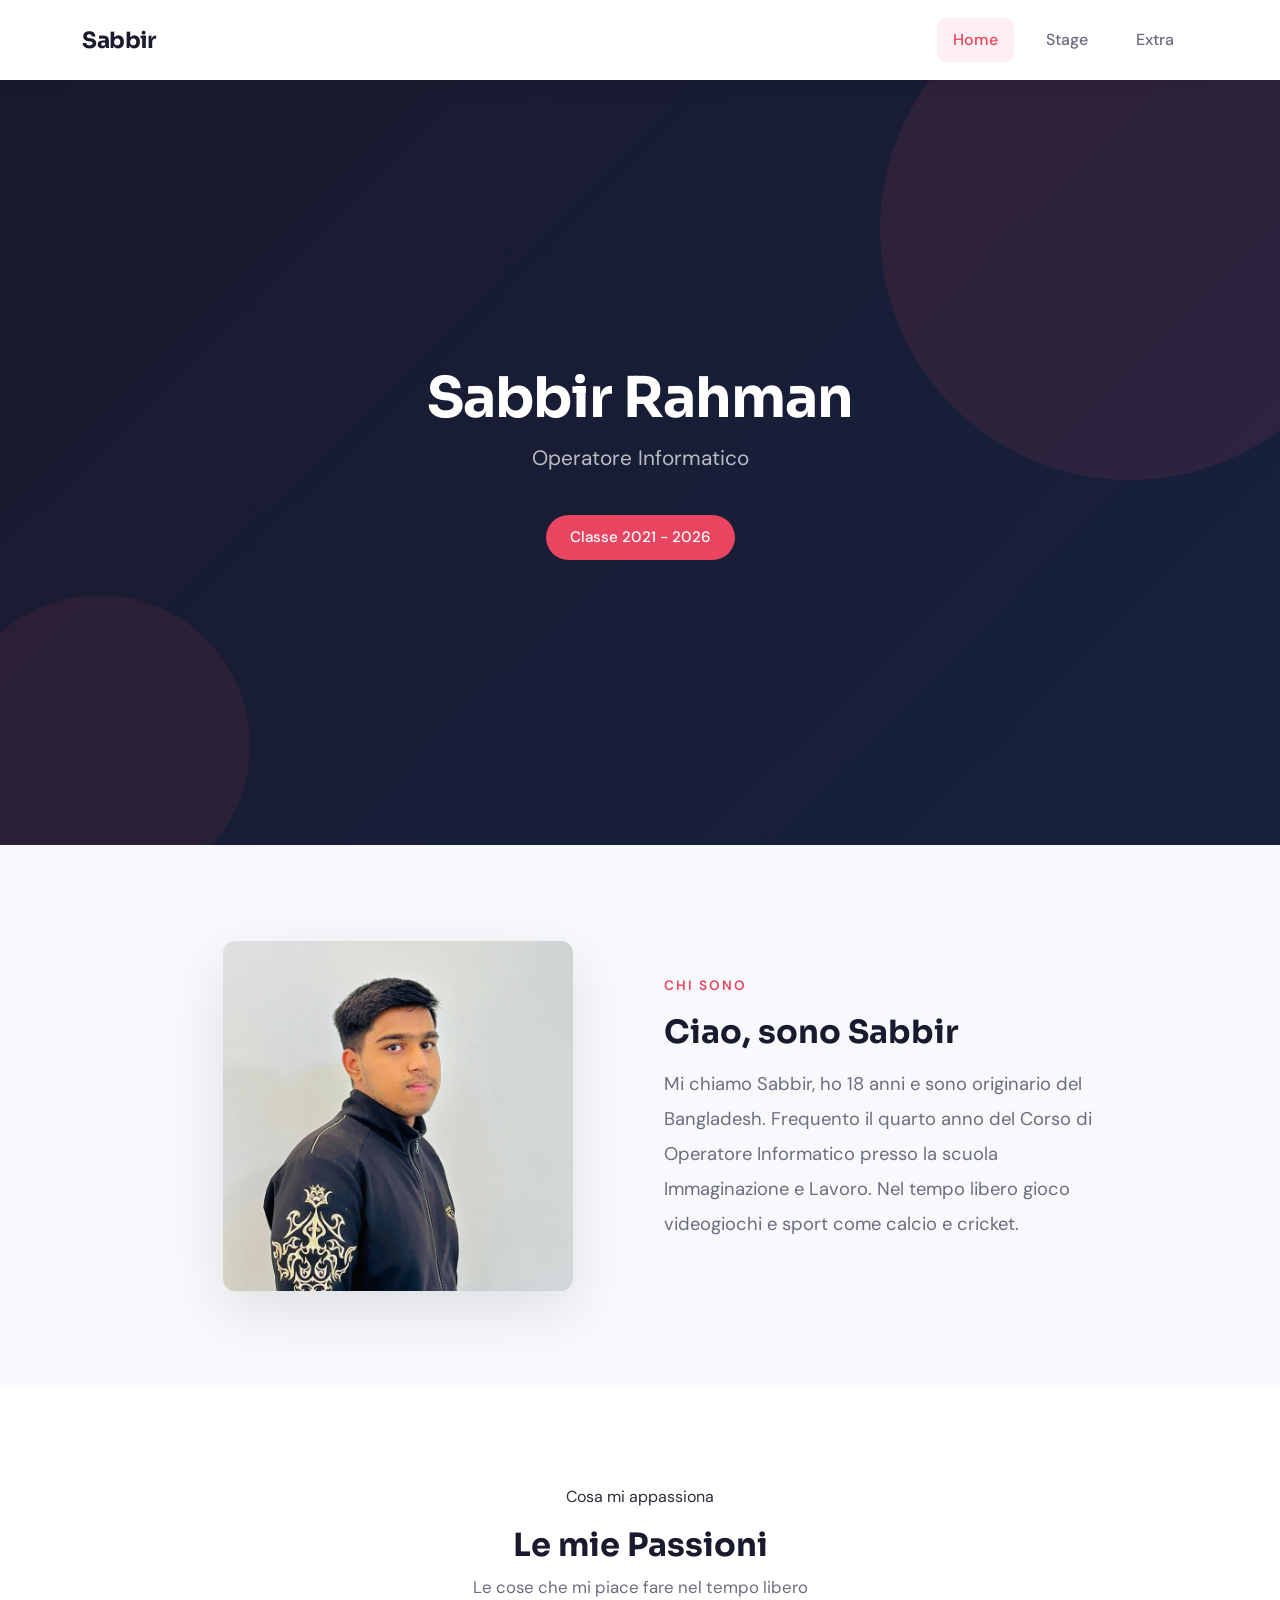
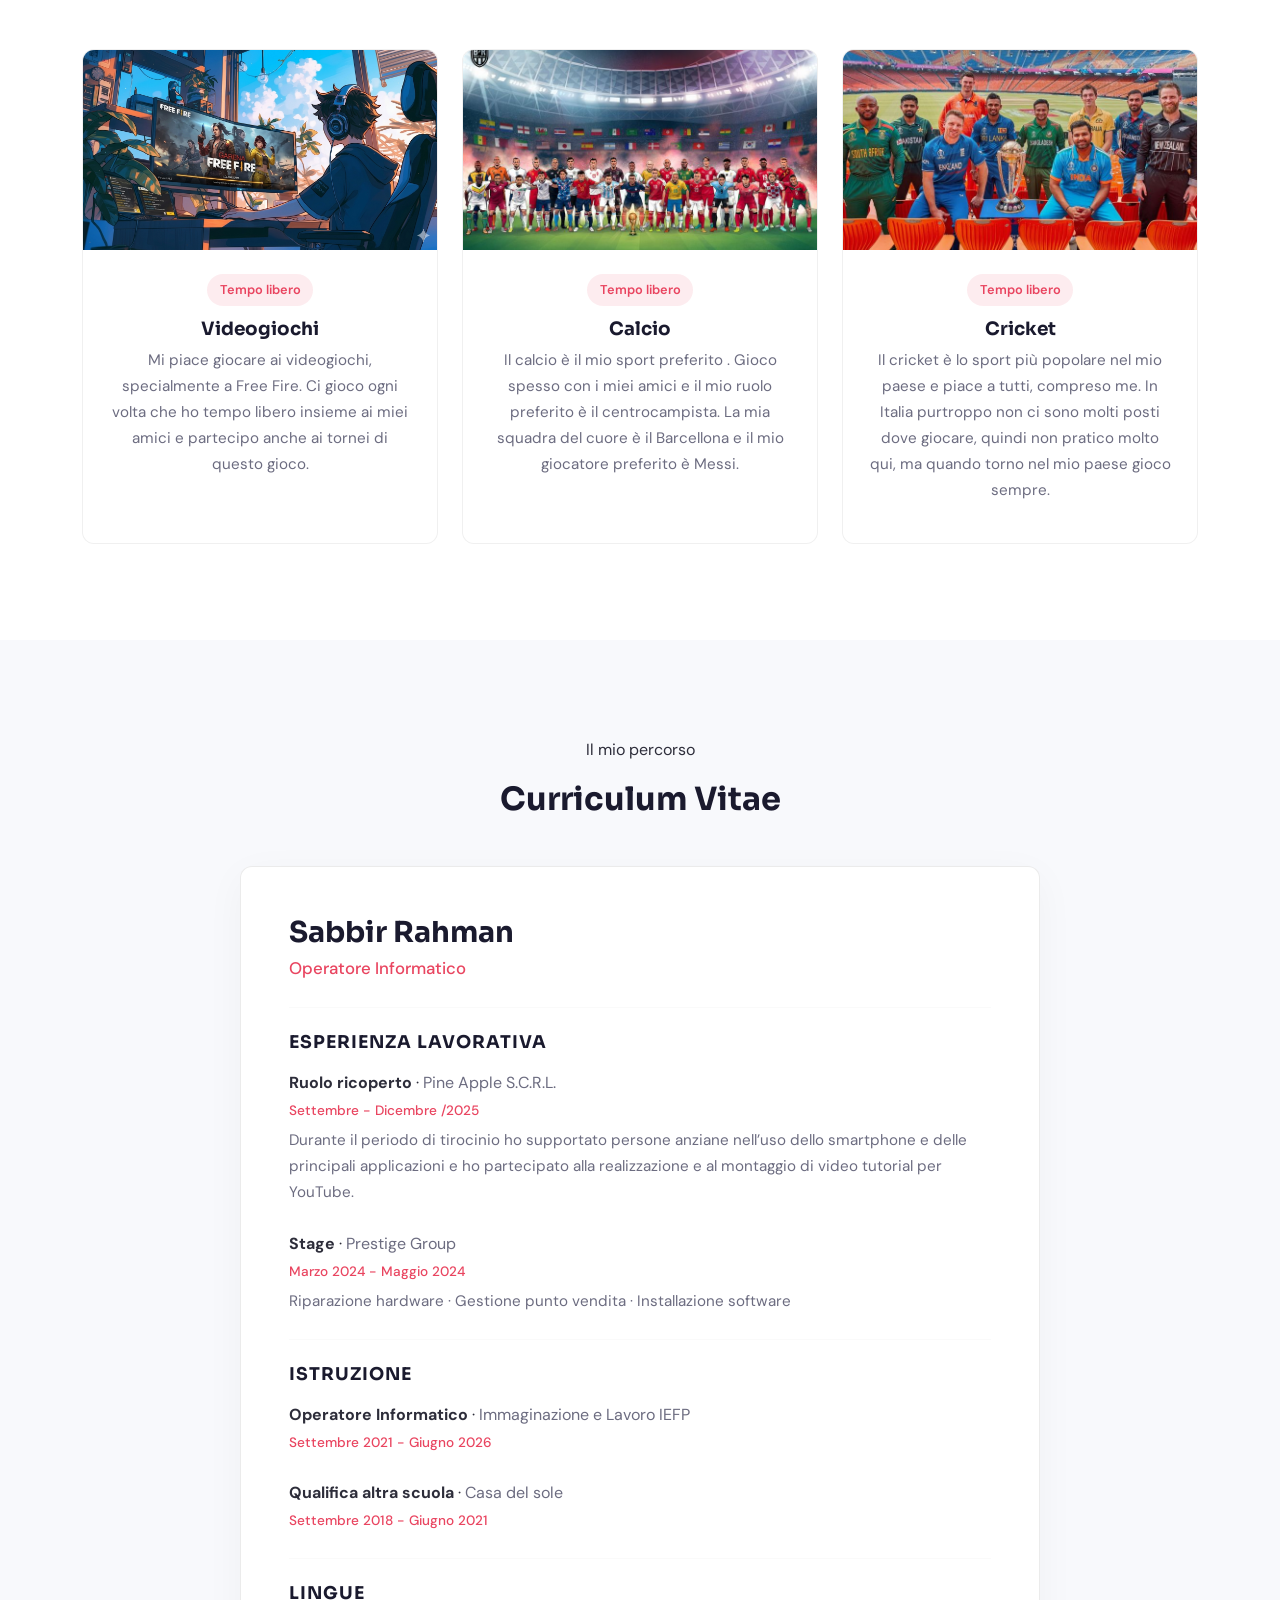
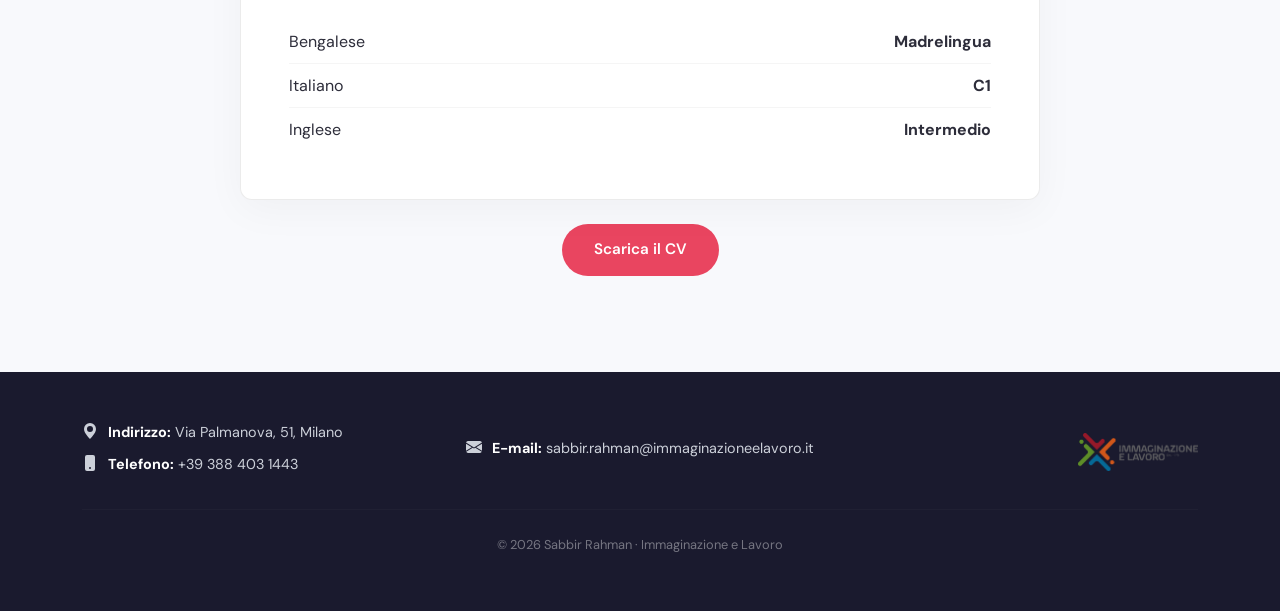
==== index.html @ ddd07877 "7" ====
<!DOCTYPE html>
<html lang="it">
<head>
    <meta charset="UTF-8">
    <meta name="viewport" content="width=device-width, initial-scale=1.0">
    <title>Sabbir Rahman</title>

    <!-- Google Fonts - CAMBIA QUI SE VUOI ALTRI FONT -->
    <link rel="preconnect" href="https://fonts.googleapis.com">
    <link rel="preconnect" href="https://fonts.gstatic.com" crossorigin>
    <link href="https://fonts.googleapis.com/css2?family=DM+Sans:wght@400;500;600;700&family=Sora:wght@600;700&display=swap" rel="stylesheet">

    <!-- Bootstrap -->
    <link href="https://cdn.jsdelivr.net/npm/bootstrap@5.3.8/dist/css/bootstrap.min.css" rel="stylesheet" integrity="sha384-sRIl4kxILFvY47J16cr9ZwB07vP4J8+LH7qKQnuqkuIAvNWLzeN8tE5YBujZqJLB" crossorigin="anonymous">
    
    <!-- Il nostro CSS -->
    <link rel="stylesheet" href="./style.css">
</head>
<body>

    <!-- ====== NAVBAR ====== -->
    <nav class="navbar navbar-expand-lg">
        <div class="container">
            <a class="navbar-brand" href="#">Sabbir</a>
            <button class="navbar-toggler" type="button" data-bs-toggle="collapse" data-bs-target="#navbarNav">
                <span class="navbar-toggler-icon"></span>
            </button>
            <div class="collapse navbar-collapse" id="navbarNav">
                <ul class="navbar-nav ms-auto">
                    <li class="nav-item">
                        <a class="nav-link active" href="#">Home</a>
                    </li>
                    <li class="nav-item">
                        <a class="nav-link" href="./stage.html">Stage</a>
                    </li>
                    <li class="nav-item">
                        <a class="nav-link" href="./extra.html">Extra</a>
                    </li>
                </ul>
            </div>
        </div>
    </nav>

    <!-- ====== HERO / BENVENUTO ====== -->
    <section class="hero">
        <div class="hero-content fade-up">
            <h1>Sabbir Rahman</h1>
            <p class="sottotitolo">Operatore Informatico</p>
            <span class="badge-hero">Classe 2021 - 2026</span>
        </div>
    </section>

    <!-- ====== BIO ====== -->
    <!-- Modifica il testo e sostituisci l'immagine con una tua foto -->
    <section class="bio-section">
        <div class="container">
            <div class="row align-items-center justify-content-center g-5">
                <div class="col-lg-5 text-center fade-up">
                    <div class="bio-img-wrapper mx-auto">
                        <!-- SOSTITUISCI con una tua foto: ./img/foto-profilo.jpg -->
                        <img src="./img/IMG_5565.jpg" alt="Foto profilo">
                    </div>
                </div>
                <div class="col-lg-5 fade-up fade-up-delay-1">
                    <p class="bio-label">Chi sono</p>
                    <h2 class="section-title mb-3">Ciao, sono Sabbir</h2>
                    <p class="bio-text">
                        Mi chiamo Sabbir, ho 18 anni e sono originario del Bangladesh.  
                        Frequento il quarto anno del Corso di Operatore Informatico presso la scuola Immaginazione e Lavoro. 
                        Nel tempo libero gioco videogiochi e sport come calcio e cricket.
                    </p>
                </div>
            </div>
        </div>
    </section>

    <!-- ====== PASSIONI ====== -->
    <!-- Duplica o rimuovi le card in base alle tue passioni -->
    <section class="passioni-section">
        <div class="container text-center">
            <p class="bio-label">Cosa mi appassiona</p>
            <h2 class="section-title">Le mie Passioni</h2>
            <p class="section-subtitle">Le cose che mi piace fare nel tempo libero</p>

            <div class="row g-4 justify-content-center">

                <!-- Card 1 -->
                <div class="col-md-6 col-lg-4 fade-up">
                    <div class="passion-card">
                        <img src="./img/AI ff 1.png" class="card-img-top" alt="Lego">
                        <div class="card-body">
                            <span class="badge-cat">Tempo libero</span>
                            <h5>Videogiochi</h5>
                            <p>Mi piace giocare ai videogiochi, specialmente a Free Fire. Ci gioco ogni volta che ho tempo libero insieme ai miei amici e partecipo anche ai tornei di questo gioco.</p>
                        </div>
                    </div>
                </div>

                <!-- Card 2 -->
                <div class="col-md-6 col-lg-4 fade-up fade-up-delay-1">
                    <div class="passion-card">
                        <img src="./img/World cup.jpg" class="card-img-top" alt="Passione 2">
                        <div class="card-body">
                            <span class="badge-cat">Tempo libero</span>
                            <h5>Calcio</h5>
                            <p>Il calcio è il mio sport preferito . Gioco spesso con i miei amici e il mio ruolo preferito è il centrocampista. La mia squadra del cuore è il Barcellona e il mio giocatore preferito è Messi.</p>
                        </div>
                    </div>
                </div>

                <!-- Card 3 -->
                <div class="col-md-6 col-lg-4 fade-up fade-up-delay-2">
                    <div class="passion-card">
                        <img src="./img/download (2).jpg" class="card-img-top" alt="Passione 3">
                        <div class="card-body">
                            <span class="badge-cat">Tempo libero</span>
                            <h5>Cricket</h5>
                            <p>Il cricket è lo sport più popolare nel mio paese e piace a tutti, compreso me. In Italia purtroppo non ci sono molti posti dove giocare, quindi non pratico molto qui, ma quando torno nel mio paese gioco sempre.</p>
                        </div>
                    </div>
                </div>

            </div>
        </div>
    </section>

    <!-- ====== CV ====== -->
    <section class="cv-section">
        <div class="container text-center">
            <p class="bio-label">Il mio percorso</p>
            <h2 class="section-title mb-5">Curriculum Vitae</h2>
        </div>

        <div class="container">
            <div class="cv-paper fade-up">
                <h3>Sabbir Rahman</h3>
                <p class="cv-ruolo">Operatore Informatico</p>
                <hr>

                <!-- Esperienza Lavorativa -->
                <h4>Esperienza Lavorativa</h4>

                <div class="cv-entry">
                    <span class="cv-title">Ruolo ricoperto</span> · 
                    <span class="cv-place">Pine Apple S.C.R.L.</span><br>
                    <span class="cv-date">Settembre - Dicembre /2025</span>
                    <p class="cv-desc">Durante il periodo di tirocinio ho supportato persone anziane nell’uso dello smartphone e delle principali applicazioni e ho partecipato alla realizzazione e al montaggio di video tutorial per YouTube.</p>
                </div>

                <div class="cv-entry">
                    <span class="cv-title">Stage</span> · 
                    <span class="cv-place">Prestige Group</span><br>
                    <span class="cv-date">Marzo 2024 - Maggio 2024</span>
                    <p class="cv-desc">Riparazione hardware · Gestione punto vendita · Installazione software</p>
                </div>
                <hr>

                <!-- Istruzione -->
                <h4>Istruzione</h4>

                <div class="cv-entry">
                    <span class="cv-title">Operatore Informatico</span> · 
                    <span class="cv-place">Immaginazione e Lavoro IEFP</span><br>
                    <span class="cv-date">Settembre 2021 - Giugno 2026</span>
                </div>

                <div class="cv-entry">
                    <span class="cv-title">Qualifica altra scuola</span> · 
                    <span class="cv-place">Casa del sole</span><br>
                    <span class="cv-date">Settembre 2018 - Giugno 2021</span>
                </div>
                <hr>

                <!-- Lingue -->
                <h4>Lingue</h4>
                <div class="lingua-item">
                    <span>Bengalese</span><span><b>Madrelingua</b></span>
                </div>
                <div class="lingua-item">
                    <span>Italiano</span><span><b>C1</b></span>
                </div>
                <div class="lingua-item">
                    <span>Inglese</span><span><b>Intermedio</b></span>
                </div>
            </div>

            <!-- Bottone scarica CV -->
            <div class="text-center mt-4">
                <a href="./CV..pdf" target="_blank" class="btn-accent">
                    Scarica il CV
                </a>
            </div>
        </div>
    </section>

    <!-- ====== FOOTER ====== -->
    <footer>
        <div class="container">
            <div class="row align-items-center">
                <div class="col-md-4">
                    <p>
                        <svg xmlns="http://www.w3.org/2000/svg" width="16" height="16" fill="currentColor" class="icon-sm" viewBox="0 0 16 16"><path d="M8 16s6-5.686 6-10A6 6 0 0 0 2 6c0 4.314 6 10 6 10m0-7a3 3 0 1 1 0-6 3 3 0 0 1 0 6"/></svg>
                        <b>Indirizzo:</b> Via Palmanova, 51, Milano 
                    </p>
                    <p>
                        <svg xmlns="http://www.w3.org/2000/svg" width="16" height="16" fill="currentColor" class="icon-sm" viewBox="0 0 16 16"><path d="M3 2a2 2 0 0 1 2-2h6a2 2 0 0 1 2 2v12a2 2 0 0 1-2 2H5a2 2 0 0 1-2-2zm6 11a1 1 0 1 0-2 0 1 1 0 0 0 2 0"/></svg>
                        <b>Telefono:</b> +39 388 403 1443
                    </p>
                </div>
                <div class="col-md-4 text-center">
                    <p>
                        <svg xmlns="http://www.w3.org/2000/svg" width="16" height="16" fill="currentColor" class="icon-sm" viewBox="0 0 16 16"><path d="M.05 3.555A2 2 0 0 1 2 2h12a2 2 0 0 1 1.95 1.555L8 8.414zM0 4.697v7.104l5.803-3.558zM6.761 8.83l-6.57 4.027A2 2 0 0 0 2 14h12a2 2 0 0 0 1.808-1.144l-6.57-4.027L8 9.586zm3.436-.586L16 11.801V4.697z"/></svg>
                        <b>E-mail:</b> sabbir.rahman@immaginazioneelavoro.it
                    </p>
                </div>
                <div class="col-md-4 text-center text-md-end">
                    <img src="./img/new-logo-iel-data_retina.png" class="footer-logo" alt="Logo scuola">
                </div>
            </div>
            <hr class="footer-divider">
            <p class="footer-copy text-center">© 2026 Sabbir Rahman · Immaginazione e Lavoro</p>
        </div>
    </footer>

    <!-- Bootstrap JS -->
    <script src="https://cdn.jsdelivr.net/npm/bootstrap@5.3.8/dist/js/bootstrap.bundle.min.js" integrity="sha384-FKyoEForCGlyvwx9Hj09JcYn3nv7wiPVlz7YYwJrWVcXK/BmnVDxM+D2scQbITxI" crossorigin="anonymous"></script>
</body>
</html>
---- style.css ----
/* ============================================
   TEMPLATE SITO PERSONALE - ESAME TRIENNALE
   ============================================
   
   COME PERSONALIZZARE:
   1. Cambia i colori qui sotto (--primary, --accent, ecc.)
   2. Cambia il font su Google Fonts e aggiorna il link nell'HTML
   3. Sostituisci le immagini nella cartella /img
   4. Modifica i testi direttamente nell'HTML
   
   ============================================ */

/* === VARIABILI COLORE - MODIFICA QUESTI PER PERSONALIZZARE === */
:root {
    --primary: #1a1a2e;       /* Colore principale (scuro) */
    --secondary: #16213e;     /* Colore secondario */
    --accent: #e94560;        /* Colore di accento (bottoni, dettagli) */
    --accent-hover: #c73652;  /* Accento al passaggio del mouse */
    --light: #f8f9fc;         /* Sfondo chiaro */
    --text: #2d2d3a;          /* Colore del testo */
    --text-light: #6c6c80;    /* Testo secondario */
    --card-bg: #ffffff;
    --footer-bg: var(--primary);
    --footer-text: #ccd0d9;
    --border-radius: 12px;
}

/* === RESET & BASE === */
* {
    margin: 0;
    padding: 0;
    box-sizing: border-box;
}

body {
    font-family: 'DM Sans', sans-serif;
    color: var(--text);
    background-color: var(--light);
    line-height: 1.7;
}

h1, h2, h3, h4, h5 {
    font-family: 'Sora', sans-serif;
    font-weight: 700;
    color: var(--primary);
}

/* === NAVBAR === */
.navbar {
    background-color: #fff !important;
    padding: 1rem 2rem;
    box-shadow: 0 2px 20px rgba(0,0,0,0.06);
    position: sticky;
    top: 0;
    z-index: 1000;
}

.navbar-brand {
    font-family: 'Sora', sans-serif;
    font-weight: 700;
    font-size: 1.4rem;
    color: var(--primary) !important;
    letter-spacing: -0.5px;
}

.nav-link {
    font-weight: 500;
    color: var(--text-light) !important;
    margin: 0 0.5rem;
    padding: 0.5rem 1rem !important;
    border-radius: 8px;
    transition: all 0.3s ease;
}

.nav-link:hover,
.nav-link.active {
    color: var(--accent) !important;
    background-color: rgba(233, 69, 96, 0.08);
}

.navbar-icon {
    color: var(--accent);
    width: 24px;
    height: 24px;
}

/* === HERO / BENVENUTO === */
.hero {
    display: flex;
    justify-content: center;
    align-items: center;
    text-align: center;
    min-height: 85vh;
    background: linear-gradient(135deg, var(--primary) 0%, var(--secondary) 100%);
    color: #fff;
    position: relative;
    overflow: hidden;
}

/* Cerchio decorativo sullo sfondo - puoi rimuoverlo se non ti piace */
.hero::before {
    content: '';
    position: absolute;
    width: 500px;
    height: 500px;
    border-radius: 50%;
    background: rgba(233, 69, 96, 0.1);
    top: -100px;
    right: -100px;
}

.hero::after {
    content: '';
    position: absolute;
    width: 300px;
    height: 300px;
    border-radius: 50%;
    background: rgba(233, 69, 96, 0.08);
    bottom: -50px;
    left: -50px;
}

.hero-content {
    position: relative;
    z-index: 1;
}

.hero h1 {
    font-size: 3.5rem;
    color: #fff;
    margin-bottom: 0.5rem;
    letter-spacing: -1px;
}

.hero .sottotitolo {
    font-size: 1.3rem;
    color: rgba(255,255,255,0.7);
    font-weight: 400;
}

.hero .badge-hero {
    display: inline-block;
    margin-top: 1.5rem;
    padding: 0.6rem 1.5rem;
    background-color: var(--accent);
    color: #fff;
    border-radius: 50px;
    font-weight: 500;
    font-size: 0.95rem;
}

/* === SEZIONE BIO === */
.bio-section {
    padding: 6rem 0;
}

.bio-section .bio-label {
    font-size: 0.85rem;
    text-transform: uppercase;
    letter-spacing: 2px;
    color: var(--accent);
    font-weight: 600;
    margin-bottom: 1rem;
}

.bio-section .bio-text {
    font-size: 1.15rem;
    color: var(--text-light);
    line-height: 1.9;
    max-width: 600px;
}

/* Foto profilo nella bio - sostituisci con la tua foto */
.bio-img-wrapper {
    width: 100%;
    max-width: 350px;
    aspect-ratio: 1;
    border-radius: var(--border-radius);
    overflow: hidden;
    box-shadow: 0 20px 60px rgba(0,0,0,0.1);
}

.bio-img-wrapper img {
    width: 100%;
    height: 100%;
    object-fit: cover;
}

/* === SEZIONE PASSIONI === */
.passioni-section {
    padding: 6rem 0;
    background-color: #fff;
}

.section-title {
    font-size: 2rem;
    margin-bottom: 0.5rem;
}

.section-subtitle {
    color: var(--text-light);
    font-size: 1.05rem;
    margin-bottom: 3rem;
}

/* Card Passioni */
.passion-card {
    background: var(--card-bg);
    border: 1px solid rgba(0,0,0,0.06);
    border-radius: var(--border-radius);
    overflow: hidden;
    transition: transform 0.3s ease, box-shadow 0.3s ease;
    height: 100%;
}

.passion-card:hover {
    transform: translateY(-6px);
    box-shadow: 0 20px 40px rgba(0,0,0,0.08);
}

.passion-card .card-img-top {
    height: 200px;
    object-fit: cover;
}

.passion-card .card-body {
    padding: 1.5rem;
}

.passion-card .card-body h5 {
    font-size: 1.15rem;
    margin-bottom: 0.5rem;
}

.passion-card .card-body p {
    color: var(--text-light);
    font-size: 0.95rem;
}

.passion-card .badge-cat {
    display: inline-block;
    padding: 0.3rem 0.8rem;
    background-color: rgba(233, 69, 96, 0.1);
    color: var(--accent);
    border-radius: 50px;
    font-size: 0.8rem;
    font-weight: 600;
    margin-bottom: 0.8rem;
}

/* === SEZIONE CV === */
.cv-section {
    padding: 6rem 0;
}

.cv-paper {
    background: #fff;
    border: 1px solid rgba(0,0,0,0.08);
    border-radius: var(--border-radius);
    padding: 3rem;
    max-width: 800px;
    margin: 0 auto;
    box-shadow: 0 10px 40px rgba(0,0,0,0.04);
}

.cv-paper h3 {
    font-size: 1.8rem;
    margin-bottom: 0.3rem;
}

.cv-paper .cv-ruolo {
    color: var(--accent);
    font-weight: 500;
    font-size: 1.05rem;
}

.cv-paper hr {
    border-color: rgba(0,0,0,0.08);
    margin: 1.5rem 0;
}

.cv-paper h4 {
    font-size: 1.1rem;
    text-transform: uppercase;
    letter-spacing: 1px;
    color: var(--primary);
    margin-bottom: 1rem;
}

.cv-entry {
    margin-bottom: 1.5rem;
}

.cv-entry .cv-title {
    font-weight: 700;
    color: var(--text);
}

.cv-entry .cv-place {
    color: var(--text-light);
}

.cv-entry .cv-date {
    font-size: 0.85rem;
    color: var(--accent);
    font-weight: 500;
}

.cv-entry .cv-desc {
    color: var(--text-light);
    font-size: 0.95rem;
    margin-top: 0.3rem;
}

/* Lingue nel CV */
.lingua-item {
    display: flex;
    justify-content: space-between;
    align-items: center;
    padding: 0.5rem 0;
    border-bottom: 1px solid rgba(0,0,0,0.04);
}

.lingua-item:last-child {
    border-bottom: none;
}

/* Bottone scarica CV */
.btn-accent {
    background-color: var(--accent);
    color: #fff;
    border: none;
    padding: 0.8rem 2rem;
    border-radius: 50px;
    font-weight: 600;
    font-size: 0.95rem;
    transition: all 0.3s ease;
    text-decoration: none;
    display: inline-block;
}

.btn-accent:hover {
    background-color: var(--accent-hover);
    color: #fff;
    transform: translateY(-2px);
    box-shadow: 0 8px 25px rgba(233, 69, 96, 0.3);
}

/* === PAGINA STAGE === */
.stage-intro {
    padding: 5rem 0;
    background: linear-gradient(135deg, var(--primary) 0%, var(--secondary) 100%);
    color: #fff;
    text-align: center;
}

.stage-intro h1 {
    color: #fff;
    font-size: 2.5rem;
    margin-bottom: 1rem;
}

.stage-intro p {
    color: rgba(255,255,255,0.75);
    max-width: 700px;
    margin: 0 auto;
    font-size: 1.05rem;
    line-height: 1.8;
}

.stage-content {
    padding: 4rem 0;
}

/* Accordion stage personalizzato */
.accordion-item {
    border: 1px solid rgba(0,0,0,0.06) !important;
    border-radius: var(--border-radius) !important;
    margin-bottom: 1rem;
    overflow: hidden;
}

.accordion-button {
    font-family: 'Sora', sans-serif;
    font-weight: 600;
    font-size: 1.1rem;
    padding: 1.2rem 1.5rem;
    color: var(--primary) !important;
    background-color: #fff !important;
}

.accordion-button:not(.collapsed) {
    background-color: rgba(233, 69, 96, 0.04) !important;
    box-shadow: none !important;
}

.accordion-button:focus {
    box-shadow: none !important;
}

.accordion-button::after {
    filter: none;
}

.accordion-body {
    padding: 1.5rem;
}

.stage-map iframe {
    width: 100%;
    height: 250px;
    border-radius: var(--border-radius);
    border: none;
}

.stage-relazione {
    font-size: 0.95rem;
    color: var(--text-light);
    line-height: 1.8;
}

/* === PAGINA EXTRA === */
.extra-hero {
    padding: 5rem 0;
    background: linear-gradient(135deg, var(--primary) 0%, var(--secondary) 100%);
    color: #fff;
    text-align: center;
}

.extra-hero h1 {
    color: #fff;
    font-size: 2.5rem;
}

.extra-section {
    padding: 4rem 0;
}

/* Barra presenze */
.presenze-card {
    background: #fff;
    border-radius: var(--border-radius);
    padding: 2rem;
    box-shadow: 0 4px 20px rgba(0,0,0,0.04);
    border: 1px solid rgba(0,0,0,0.06);
}

.presenze-card label {
    font-weight: 600;
    color: var(--primary);
    margin-bottom: 0.5rem;
    display: block;
}

.presenze-card input[type="number"] {
    border: 1px solid rgba(0,0,0,0.1);
    border-radius: 8px;
    padding: 0.6rem 1rem;
    font-size: 1rem;
    width: 120px;
    font-family: 'DM Sans', sans-serif;
}

.presenze-card input[type="number"]:focus {
    outline: none;
    border-color: var(--accent);
    box-shadow: 0 0 0 3px rgba(233, 69, 96, 0.1);
}

.presenze-card .btn-calcola {
    background-color: var(--accent);
    color: #fff;
    border: none;
    padding: 0.6rem 1.5rem;
    border-radius: 8px;
    font-weight: 600;
    cursor: pointer;
    transition: background 0.3s;
}

.presenze-card .btn-calcola:hover {
    background-color: var(--accent-hover);
}

.progress {
    height: 12px;
    border-radius: 50px;
    background-color: rgba(0,0,0,0.06);
    overflow: hidden;
    margin-top: 1rem;
}

.progress-bar {
    background-color: var(--accent);
    border-radius: 50px;
    transition: width 0.6s ease;
}

/* === FOOTER === */
footer {
    background-color: var(--footer-bg);
    color: var(--footer-text);
    padding: 3rem 0;
}

footer p {
    margin-bottom: 0.5rem;
    font-size: 0.9rem;
}

footer b {
    color: #fff;
}

footer a {
    color: var(--accent);
    text-decoration: none;
}

footer a:hover {
    color: #fff;
}

footer .footer-logo {
    max-width: 120px;
    opacity: 0.8;
}

footer .footer-divider {
    border-color: rgba(255,255,255,0.1);
    margin: 1.5rem 0;
}

footer .footer-copy {
    font-size: 0.8rem;
    color: rgba(255,255,255,0.4);
}

/* === UTILITIES === */
.icon-sm {
    width: 16px;
    height: 16px;
    margin-right: 6px;
    vertical-align: -2px;
}

/* === ANIMAZIONI SEMPLICI === */
@keyframes fadeUp {
    from {
        opacity: 0;
        transform: translateY(30px);
    }
    to {
        opacity: 1;
        transform: translateY(0);
    }
}

.fade-up {
    animation: fadeUp 0.8s ease forwards;
}

.fade-up-delay-1 { animation-delay: 0.1s; opacity: 0; }
.fade-up-delay-2 { animation-delay: 0.2s; opacity: 0; }
.fade-up-delay-3 { animation-delay: 0.3s; opacity: 0; }

/* === RESPONSIVE === */
@media (max-width: 768px) {
    .hero h1 {
        font-size: 2.2rem;
    }
    
    .cv-paper {
        padding: 2rem 1.5rem;
    }
    
    .bio-img-wrapper {
        max-width: 250px;
        margin: 0 auto 2rem;
    }
    
    footer .row > div {
        margin-bottom: 1.5rem;
    }
}
.immagine  {
    margin-top: 1rem;
    border-radius: 10px;
}
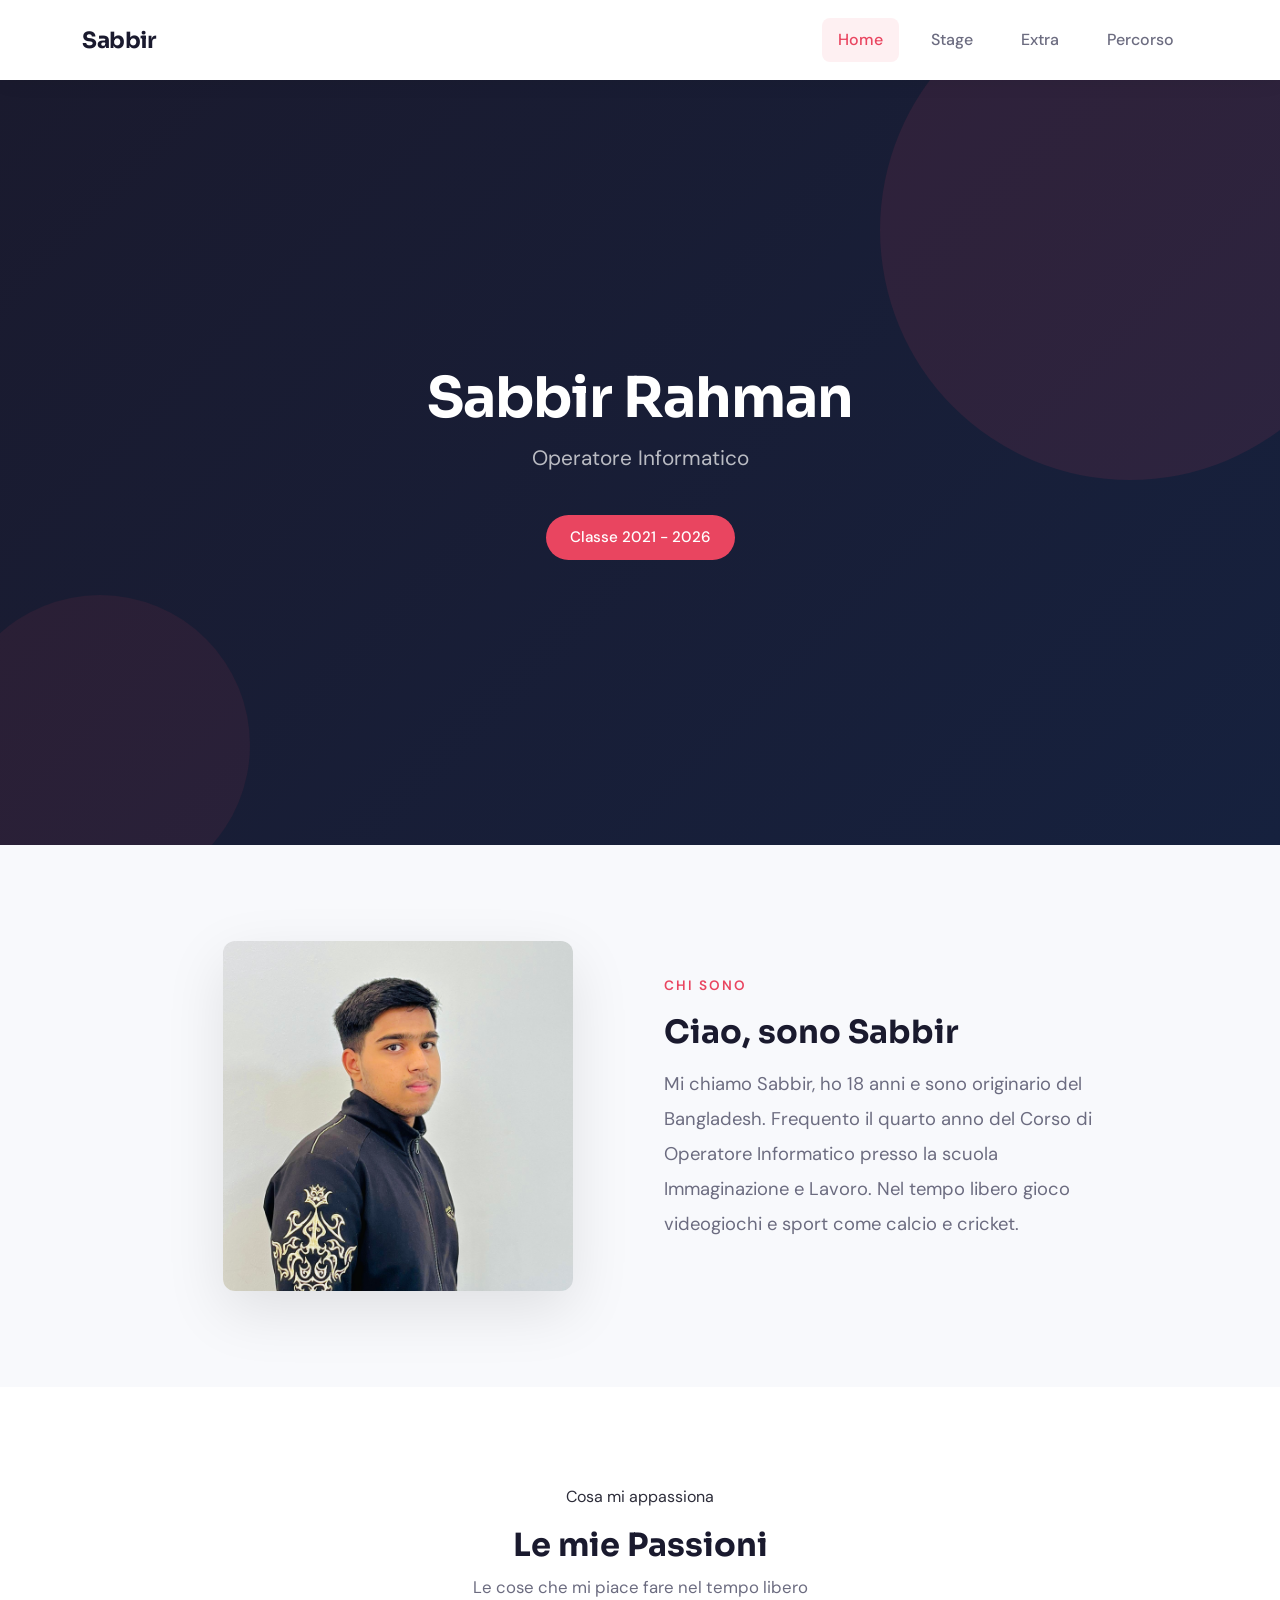
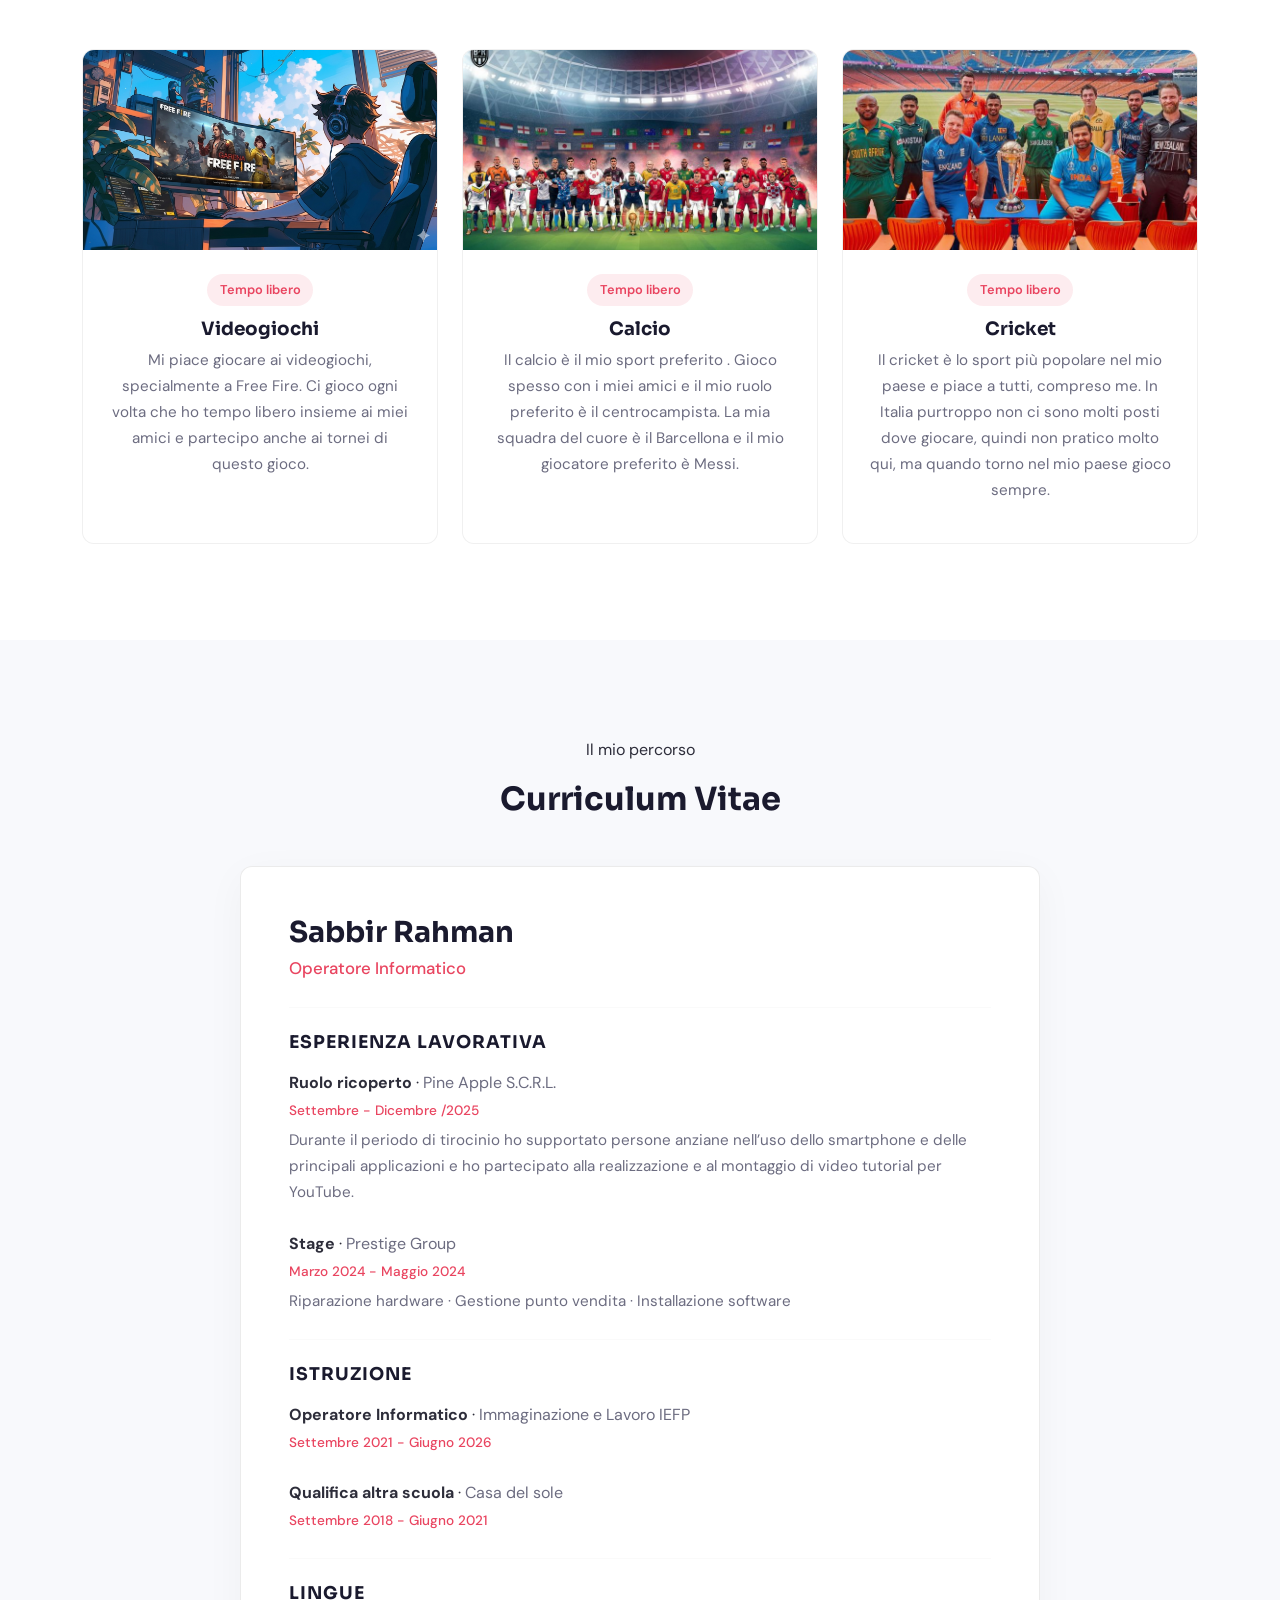
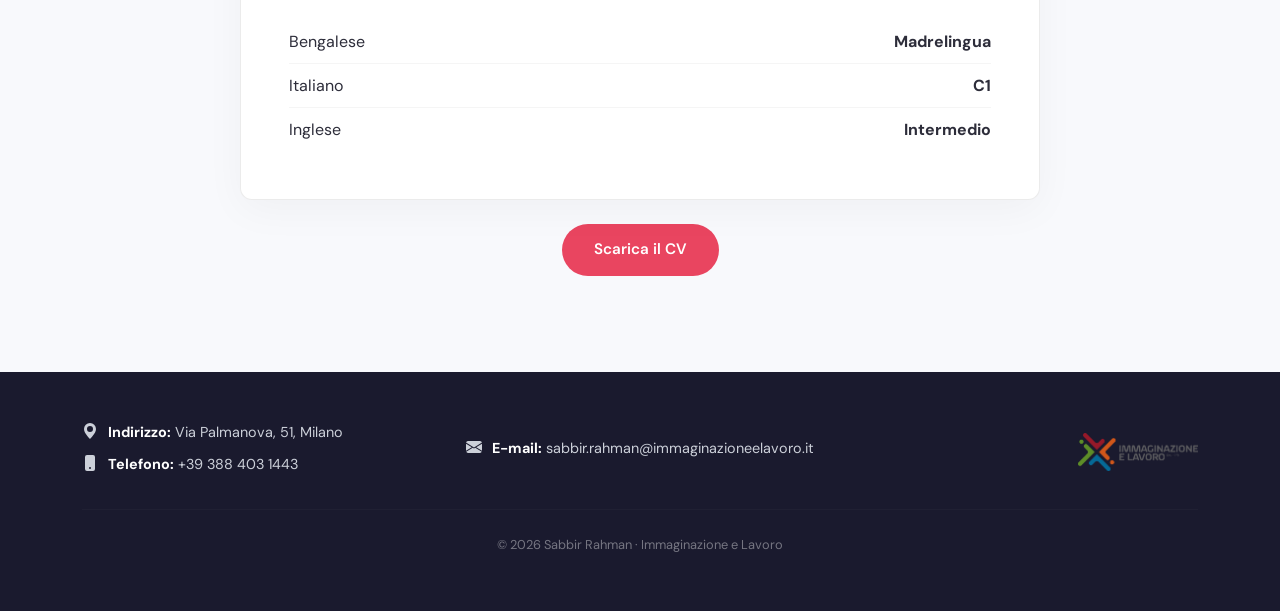
==== commit 3c08a489: "a" ====
--- a/index.html
+++ b/index.html
@@ -35,6 +35,9 @@
                     </li>
                     <li class="nav-item">
                         <a class="nav-link" href="./extra.html">Extra</a>
+                    </li>
+                     <li class="nav-item">
+                        <a class="nav-link" href="./percorso.html">Percorso</a>
                     </li>
                 </ul>
             </div>
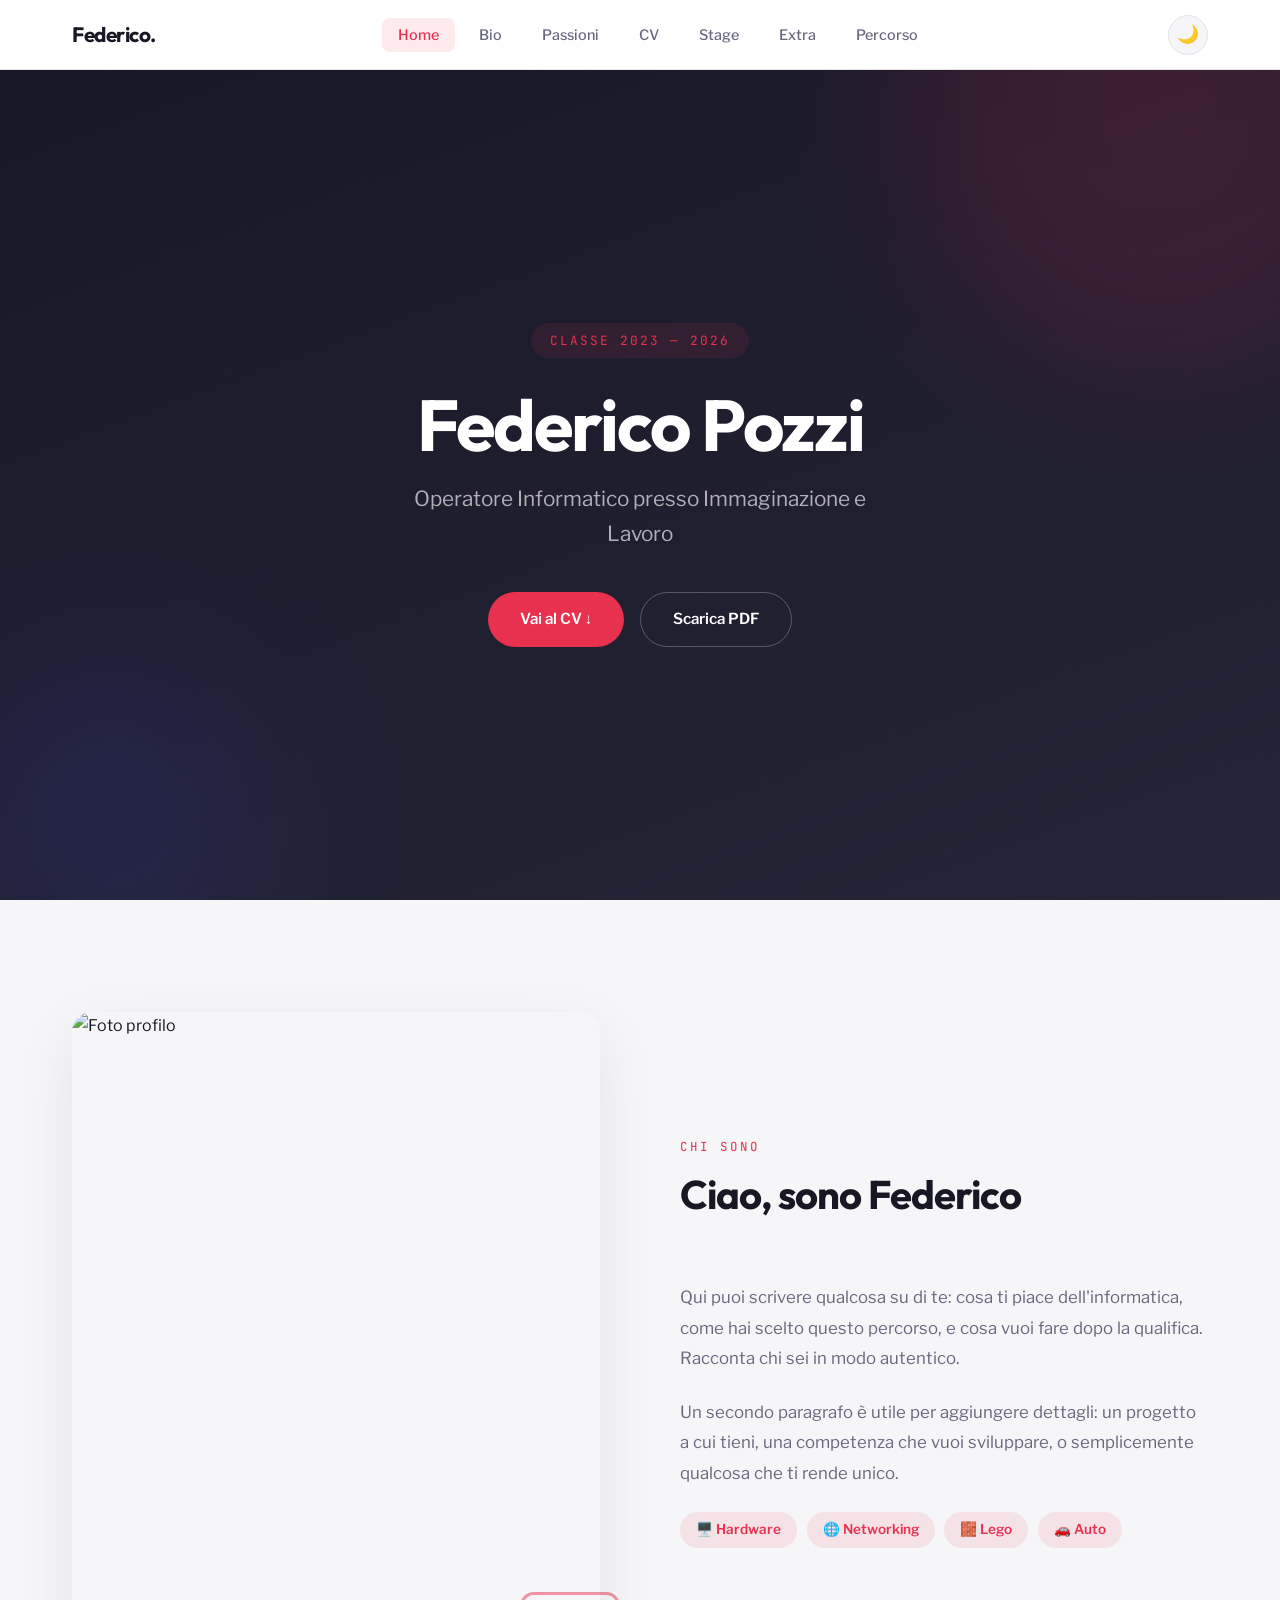
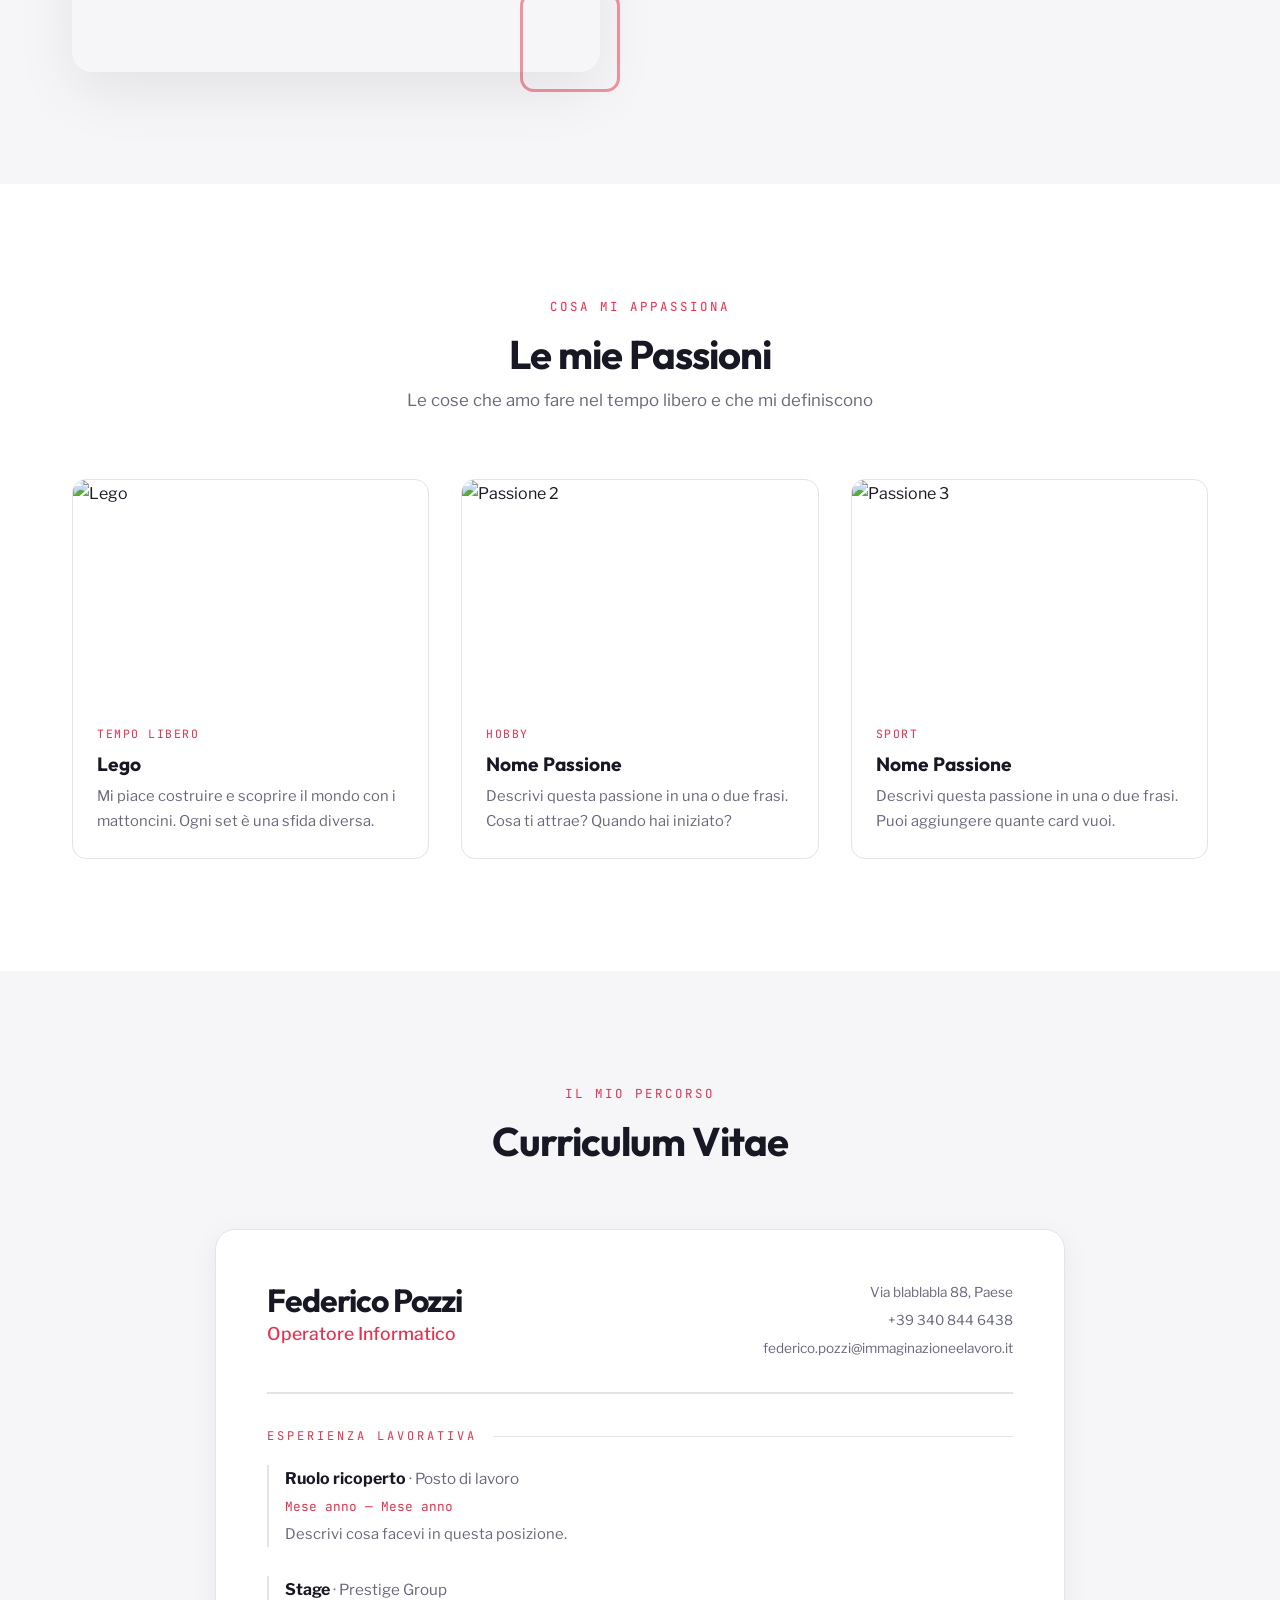
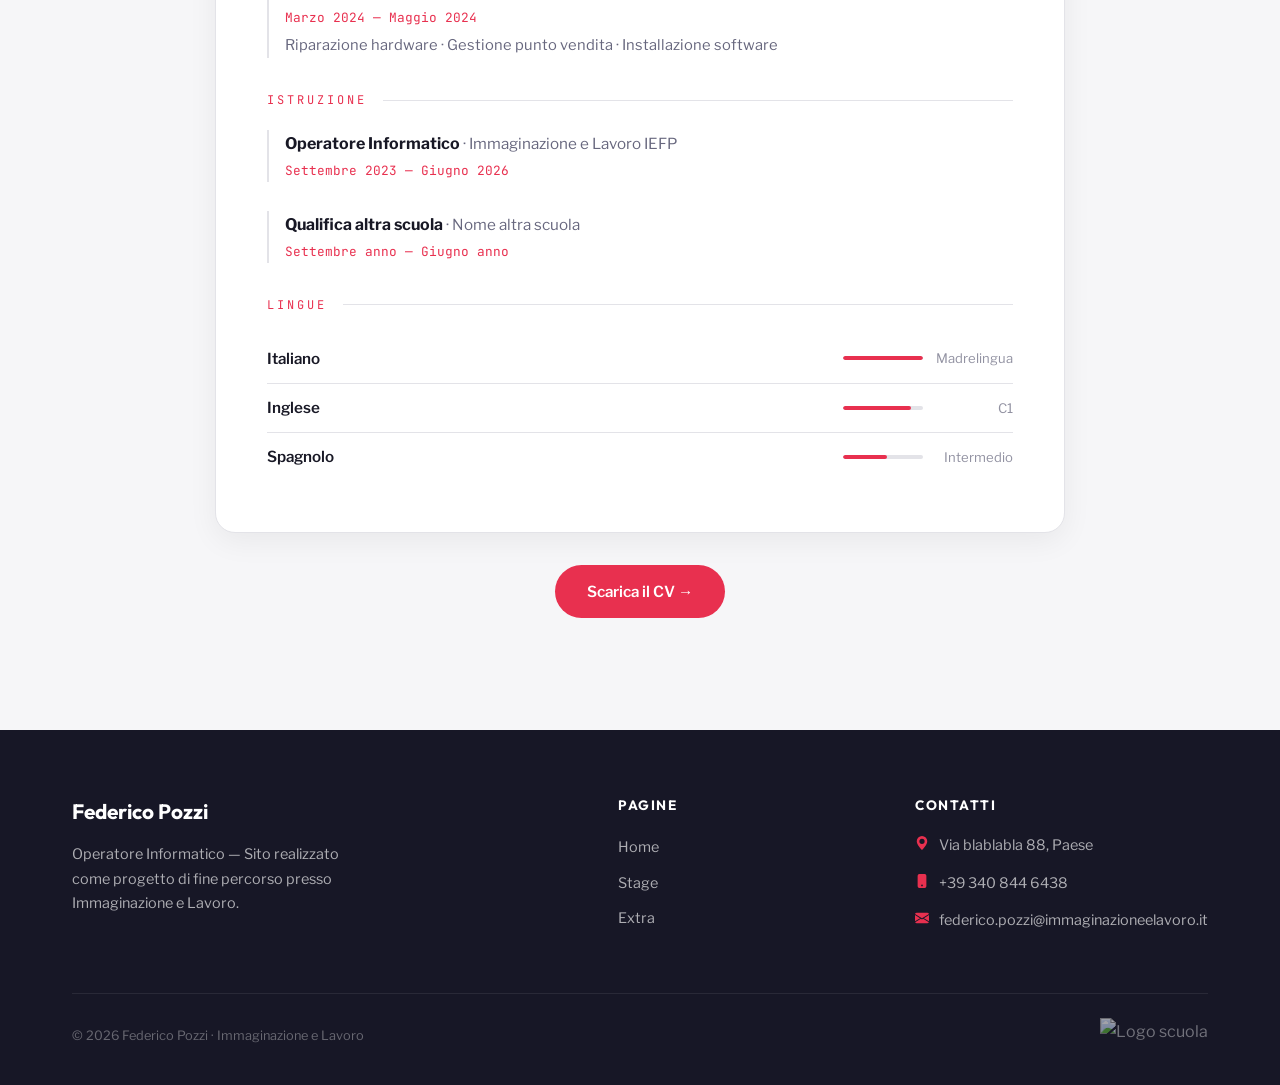
==== commit 19eea614: "1" ====
--- a/index.html
+++ b/index.html
@@ -1,231 +1,294 @@
 <!DOCTYPE html>
-<html lang="it">
+<html lang="it" data-theme="default">
+<!--
+    PERSONALIZZAZIONE RAPIDA:
+    
+    1. TEMA: cambia data-theme="default" qui sopra con:
+       ocean, sunset, forest, lavender, mono
+    
+    2. DARK MODE: il bottone 🌙 in alto a destra
+    
+    3. FONT: cambia i link Google Fonts qui sotto
+    
+    4. CONTENUTI: cerca i commenti "MODIFICA" nel codice
+-->
 <head>
     <meta charset="UTF-8">
     <meta name="viewport" content="width=device-width, initial-scale=1.0">
-    <title>Sabbir Rahman</title>
-
-    <!-- Google Fonts - CAMBIA QUI SE VUOI ALTRI FONT -->
+    <title>Federico Pozzi — Portfolio</title>
+
+    <!-- MODIFICA: Cambia i font qui se vuoi -->
     <link rel="preconnect" href="https://fonts.googleapis.com">
     <link rel="preconnect" href="https://fonts.gstatic.com" crossorigin>
-    <link href="https://fonts.googleapis.com/css2?family=DM+Sans:wght@400;500;600;700&family=Sora:wght@600;700&display=swap" rel="stylesheet">
-
-    <!-- Bootstrap -->
-    <link href="https://cdn.jsdelivr.net/npm/bootstrap@5.3.8/dist/css/bootstrap.min.css" rel="stylesheet" integrity="sha384-sRIl4kxILFvY47J16cr9ZwB07vP4J8+LH7qKQnuqkuIAvNWLzeN8tE5YBujZqJLB" crossorigin="anonymous">
-    
-    <!-- Il nostro CSS -->
+    <link href="https://fonts.googleapis.com/css2?family=Outfit:wght@400;500;600;700&family=Libre+Franklin:wght@400;500;600;700&family=JetBrains+Mono:wght@400;500&display=swap" rel="stylesheet">
+
     <link rel="stylesheet" href="./style.css">
 </head>
 <body>
 
     <!-- ====== NAVBAR ====== -->
-    <nav class="navbar navbar-expand-lg">
-        <div class="container">
-            <a class="navbar-brand" href="#">Sabbir</a>
-            <button class="navbar-toggler" type="button" data-bs-toggle="collapse" data-bs-target="#navbarNav">
-                <span class="navbar-toggler-icon"></span>
+    <nav class="site-nav">
+        <div class="nav-inner">
+            <!-- MODIFICA: il tuo nome -->
+            <a href="#" class="nav-brand">Federico.</a>
+
+            <button class="nav-burger" id="navBurger" aria-label="Apri menu">
+                <span></span><span></span><span></span>
             </button>
-            <div class="collapse navbar-collapse" id="navbarNav">
-                <ul class="navbar-nav ms-auto">
-                    <li class="nav-item">
-                        <a class="nav-link active" href="#">Home</a>
-                    </li>
-                    <li class="nav-item">
-                        <a class="nav-link" href="./stage.html">Stage</a>
-                    </li>
-                    <li class="nav-item">
-                        <a class="nav-link" href="./extra.html">Extra</a>
-                    </li>
-                     <li class="nav-item">
-                        <a class="nav-link" href="./percorso.html">Percorso</a>
-                    </li>
-                </ul>
-            </div>
+
+            <ul class="nav-links" id="navLinks">
+                <li><a href="#" class="active">Home</a></li>
+                <li><a href="#bio">Bio</a></li>
+                <li><a href="#passioni">Passioni</a></li>
+                <li><a href="#cv">CV</a></li>
+                <li><a href="./stage.html">Stage</a></li>
+                <li><a href="./extra.html">Extra</a></li>
+                <li><a href="./percorso.html">Percorso</a></li>
+            </ul>
+
+            <button class="theme-toggle" id="themeToggle" aria-label="Cambia tema">🌙</button>
         </div>
     </nav>
 
-    <!-- ====== HERO / BENVENUTO ====== -->
+    <!-- ====== HERO ====== -->
     <section class="hero">
-        <div class="hero-content fade-up">
-            <h1>Sabbir Rahman</h1>
-            <p class="sottotitolo">Operatore Informatico</p>
-            <span class="badge-hero">Classe 2021 - 2026</span>
+        <div class="hero-pattern"></div>
+        <div class="hero-blob hero-blob-1"></div>
+        <div class="hero-blob hero-blob-2"></div>
+
+        <div class="hero-content">
+            <!-- MODIFICA: il tuo badge, nome e descrizione -->
+            <span class="hero-label reveal">Classe 2023 — 2026</span>
+            <h1 class="reveal reveal-delay-1">Federico Pozzi</h1>
+            <p class="hero-sub reveal reveal-delay-2">Operatore Informatico presso Immaginazione e Lavoro</p>
+            <div class="hero-cta reveal reveal-delay-3">
+                <a href="#cv" class="btn-primary-custom">Vai al CV ↓</a>
+                <a href="./doc/Cv.pdf" target="_blank" class="btn-outline-custom">Scarica PDF</a>
+            </div>
         </div>
     </section>
 
     <!-- ====== BIO ====== -->
-    <!-- Modifica il testo e sostituisci l'immagine con una tua foto -->
-    <section class="bio-section">
-        <div class="container">
-            <div class="row align-items-center justify-content-center g-5">
-                <div class="col-lg-5 text-center fade-up">
-                    <div class="bio-img-wrapper mx-auto">
-                        <!-- SOSTITUISCI con una tua foto: ./img/foto-profilo.jpg -->
-                        <img src="./img/IMG_5565.jpg" alt="Foto profilo">
-                    </div>
-                </div>
-                <div class="col-lg-5 fade-up fade-up-delay-1">
-                    <p class="bio-label">Chi sono</p>
-                    <h2 class="section-title mb-3">Ciao, sono Sabbir</h2>
-                    <p class="bio-text">
-                        Mi chiamo Sabbir, ho 18 anni e sono originario del Bangladesh.  
-                        Frequento il quarto anno del Corso di Operatore Informatico presso la scuola Immaginazione e Lavoro. 
-                        Nel tempo libero gioco videogiochi e sport come calcio e cricket.
-                    </p>
-                </div>
-            </div>
-        </div>
-    </section>
-
-    <!-- ====== PASSIONI ====== -->
-    <!-- Duplica o rimuovi le card in base alle tue passioni -->
-    <section class="passioni-section">
-        <div class="container text-center">
-            <p class="bio-label">Cosa mi appassiona</p>
-            <h2 class="section-title">Le mie Passioni</h2>
-            <p class="section-subtitle">Le cose che mi piace fare nel tempo libero</p>
-
-            <div class="row g-4 justify-content-center">
-
-                <!-- Card 1 -->
-                <div class="col-md-6 col-lg-4 fade-up">
-                    <div class="passion-card">
-                        <img src="./img/AI ff 1.png" class="card-img-top" alt="Lego">
-                        <div class="card-body">
-                            <span class="badge-cat">Tempo libero</span>
-                            <h5>Videogiochi</h5>
-                            <p>Mi piace giocare ai videogiochi, specialmente a Free Fire. Ci gioco ogni volta che ho tempo libero insieme ai miei amici e partecipo anche ai tornei di questo gioco.</p>
-                        </div>
-                    </div>
-                </div>
-
-                <!-- Card 2 -->
-                <div class="col-md-6 col-lg-4 fade-up fade-up-delay-1">
-                    <div class="passion-card">
-                        <img src="./img/World cup.jpg" class="card-img-top" alt="Passione 2">
-                        <div class="card-body">
-                            <span class="badge-cat">Tempo libero</span>
-                            <h5>Calcio</h5>
-                            <p>Il calcio è il mio sport preferito . Gioco spesso con i miei amici e il mio ruolo preferito è il centrocampista. La mia squadra del cuore è il Barcellona e il mio giocatore preferito è Messi.</p>
-                        </div>
-                    </div>
-                </div>
-
-                <!-- Card 3 -->
-                <div class="col-md-6 col-lg-4 fade-up fade-up-delay-2">
-                    <div class="passion-card">
-                        <img src="./img/download (2).jpg" class="card-img-top" alt="Passione 3">
-                        <div class="card-body">
-                            <span class="badge-cat">Tempo libero</span>
-                            <h5>Cricket</h5>
-                            <p>Il cricket è lo sport più popolare nel mio paese e piace a tutti, compreso me. In Italia purtroppo non ci sono molti posti dove giocare, quindi non pratico molto qui, ma quando torno nel mio paese gioco sempre.</p>
-                        </div>
-                    </div>
-                </div>
-
-            </div>
-        </div>
-    </section>
-
-    <!-- ====== CV ====== -->
-    <section class="cv-section">
-        <div class="container text-center">
-            <p class="bio-label">Il mio percorso</p>
-            <h2 class="section-title mb-5">Curriculum Vitae</h2>
-        </div>
-
-        <div class="container">
-            <div class="cv-paper fade-up">
-                <h3>Sabbir Rahman</h3>
-                <p class="cv-ruolo">Operatore Informatico</p>
-                <hr>
-
-                <!-- Esperienza Lavorativa -->
-                <h4>Esperienza Lavorativa</h4>
-
-                <div class="cv-entry">
-                    <span class="cv-title">Ruolo ricoperto</span> · 
-                    <span class="cv-place">Pine Apple S.C.R.L.</span><br>
-                    <span class="cv-date">Settembre - Dicembre /2025</span>
-                    <p class="cv-desc">Durante il periodo di tirocinio ho supportato persone anziane nell’uso dello smartphone e delle principali applicazioni e ho partecipato alla realizzazione e al montaggio di video tutorial per YouTube.</p>
-                </div>
-
-                <div class="cv-entry">
-                    <span class="cv-title">Stage</span> · 
-                    <span class="cv-place">Prestige Group</span><br>
-                    <span class="cv-date">Marzo 2024 - Maggio 2024</span>
-                    <p class="cv-desc">Riparazione hardware · Gestione punto vendita · Installazione software</p>
-                </div>
-                <hr>
-
-                <!-- Istruzione -->
-                <h4>Istruzione</h4>
-
-                <div class="cv-entry">
-                    <span class="cv-title">Operatore Informatico</span> · 
-                    <span class="cv-place">Immaginazione e Lavoro IEFP</span><br>
-                    <span class="cv-date">Settembre 2021 - Giugno 2026</span>
-                </div>
-
-                <div class="cv-entry">
-                    <span class="cv-title">Qualifica altra scuola</span> · 
-                    <span class="cv-place">Casa del sole</span><br>
-                    <span class="cv-date">Settembre 2018 - Giugno 2021</span>
-                </div>
-                <hr>
-
-                <!-- Lingue -->
-                <h4>Lingue</h4>
-                <div class="lingua-item">
-                    <span>Bengalese</span><span><b>Madrelingua</b></span>
-                </div>
-                <div class="lingua-item">
-                    <span>Italiano</span><span><b>C1</b></span>
-                </div>
-                <div class="lingua-item">
-                    <span>Inglese</span><span><b>Intermedio</b></span>
-                </div>
-            </div>
-
-            <!-- Bottone scarica CV -->
-            <div class="text-center mt-4">
-                <a href="./CV..pdf" target="_blank" class="btn-accent">
-                    Scarica il CV
-                </a>
-            </div>
-        </div>
-    </section>
-
-    <!-- ====== FOOTER ====== -->
-    <footer>
-        <div class="container">
-            <div class="row align-items-center">
-                <div class="col-md-4">
+    <section class="section" id="bio">
+        <div class="section-container">
+            <div class="bio-grid">
+                <div class="bio-image reveal-left">
+                    <div class="bio-image-frame">
+                        <!-- MODIFICA: sostituisci con la tua foto (./img/foto.jpg) -->
+                        <img src="https://placehold.co/500x625/1a1a2e/e94560?text=La+tua+foto" alt="Foto profilo">
+                    </div>
+                </div>
+                <div class="bio-text-area reveal-right">
+                    <div class="section-header">
+                        <span class="section-label">Chi sono</span>
+                        <h2 class="section-title">Ciao, sono Federico</h2>
+                    </div>
+                    <!-- MODIFICA: scrivi la tua bio -->
                     <p>
-                        <svg xmlns="http://www.w3.org/2000/svg" width="16" height="16" fill="currentColor" class="icon-sm" viewBox="0 0 16 16"><path d="M8 16s6-5.686 6-10A6 6 0 0 0 2 6c0 4.314 6 10 6 10m0-7a3 3 0 1 1 0-6 3 3 0 0 1 0 6"/></svg>
-                        <b>Indirizzo:</b> Via Palmanova, 51, Milano 
+                        Qui puoi scrivere qualcosa su di te: cosa ti piace dell'informatica, 
+                        come hai scelto questo percorso, e cosa vuoi fare dopo la qualifica. 
+                        Racconta chi sei in modo autentico.
                     </p>
                     <p>
-                        <svg xmlns="http://www.w3.org/2000/svg" width="16" height="16" fill="currentColor" class="icon-sm" viewBox="0 0 16 16"><path d="M3 2a2 2 0 0 1 2-2h6a2 2 0 0 1 2 2v12a2 2 0 0 1-2 2H5a2 2 0 0 1-2-2zm6 11a1 1 0 1 0-2 0 1 1 0 0 0 2 0"/></svg>
-                        <b>Telefono:</b> +39 388 403 1443
+                        Un secondo paragrafo è utile per aggiungere dettagli: un progetto 
+                        a cui tieni, una competenza che vuoi sviluppare, o semplicemente 
+                        qualcosa che ti rende unico.
                     </p>
-                </div>
-                <div class="col-md-4 text-center">
-                    <p>
-                        <svg xmlns="http://www.w3.org/2000/svg" width="16" height="16" fill="currentColor" class="icon-sm" viewBox="0 0 16 16"><path d="M.05 3.555A2 2 0 0 1 2 2h12a2 2 0 0 1 1.95 1.555L8 8.414zM0 4.697v7.104l5.803-3.558zM6.761 8.83l-6.57 4.027A2 2 0 0 0 2 14h12a2 2 0 0 0 1.808-1.144l-6.57-4.027L8 9.586zm3.436-.586L16 11.801V4.697z"/></svg>
-                        <b>E-mail:</b> sabbir.rahman@immaginazioneelavoro.it
+                    <!-- MODIFICA: le tue "etichette" -->
+                    <div class="bio-pills">
+                        <span class="bio-pill">🖥️ Hardware</span>
+                        <span class="bio-pill">🌐 Networking</span>
+                        <span class="bio-pill">🧱 Lego</span>
+                        <span class="bio-pill">🚗 Auto</span>
+                    </div>
+                </div>
+            </div>
+        </div>
+    </section>
+
+    <!-- ====== PASSIONI ====== -->
+    <section class="section section-alt" id="passioni">
+        <div class="section-container">
+            <div class="section-header center reveal">
+                <span class="section-label">Cosa mi appassiona</span>
+                <h2 class="section-title">Le mie Passioni</h2>
+                <p class="section-desc">Le cose che amo fare nel tempo libero e che mi definiscono</p>
+            </div>
+
+            <div class="passions-grid">
+
+                <!-- MODIFICA: Card 1 — cambia immagine, categoria, titolo e testo -->
+                <div class="passion-card reveal reveal-delay-1">
+                    <div class="passion-card-img">
+                        <img src="./img/5006921.png" alt="Lego">
+                    </div>
+                    <div class="passion-card-body">
+                        <span class="passion-card-tag">Tempo libero</span>
+                        <h3>Lego</h3>
+                        <p>Mi piace costruire e scoprire il mondo con i mattoncini. Ogni set è una sfida diversa.</p>
+                    </div>
+                </div>
+
+                <!-- MODIFICA: Card 2 -->
+                <div class="passion-card reveal reveal-delay-2">
+                    <div class="passion-card-img">
+                        <img src="./img/1.png" alt="Passione 2">
+                    </div>
+                    <div class="passion-card-body">
+                        <span class="passion-card-tag">Hobby</span>
+                        <h3>Nome Passione</h3>
+                        <p>Descrivi questa passione in una o due frasi. Cosa ti attrae? Quando hai iniziato?</p>
+                    </div>
+                </div>
+
+                <!-- MODIFICA: Card 3 -->
+                <div class="passion-card reveal reveal-delay-3">
+                    <div class="passion-card-img">
+                        <img src="./img/5006921.png" alt="Passione 3">
+                    </div>
+                    <div class="passion-card-body">
+                        <span class="passion-card-tag">Sport</span>
+                        <h3>Nome Passione</h3>
+                        <p>Descrivi questa passione in una o due frasi. Puoi aggiungere quante card vuoi.</p>
+                    </div>
+                </div>
+
+            </div>
+        </div>
+    </section>
+
+    <!-- ====== CV ====== -->
+    <section class="section" id="cv">
+        <div class="section-container">
+            <div class="section-header center reveal">
+                <span class="section-label">Il mio percorso</span>
+                <h2 class="section-title">Curriculum Vitae</h2>
+            </div>
+
+            <div class="cv-paper reveal">
+                <!-- MODIFICA: intestazione CV -->
+                <div class="cv-header">
+                    <div>
+                        <h2 class="cv-name">Federico Pozzi</h2>
+                        <p class="cv-role">Operatore Informatico</p>
+                    </div>
+                    <div class="cv-contact-mini">
+                        <span>Via blablabla 88, Paese</span>
+                        <span>+39 340 844 6438</span>
+                        <span>federico.pozzi@immaginazioneelavoro.it</span>
+                    </div>
+                </div>
+
+                <!-- Esperienza -->
+                <div class="cv-section-title">Esperienza Lavorativa</div>
+
+                <!-- MODIFICA: aggiungi le tue esperienze -->
+                <div class="cv-entry">
+                    <span class="cv-entry-title">Ruolo ricoperto</span>
+                    <span class="cv-entry-place"> · Posto di lavoro</span>
+                    <span class="cv-entry-date">Mese anno — Mese anno</span>
+                    <p class="cv-entry-desc">Descrivi cosa facevi in questa posizione.</p>
+                </div>
+
+                <div class="cv-entry">
+                    <span class="cv-entry-title">Stage</span>
+                    <span class="cv-entry-place"> · Prestige Group</span>
+                    <span class="cv-entry-date">Marzo 2024 — Maggio 2024</span>
+                    <p class="cv-entry-desc">Riparazione hardware · Gestione punto vendita · Installazione software</p>
+                </div>
+
+                <!-- Istruzione -->
+                <div class="cv-section-title">Istruzione</div>
+
+                <div class="cv-entry">
+                    <span class="cv-entry-title">Operatore Informatico</span>
+                    <span class="cv-entry-place"> · Immaginazione e Lavoro IEFP</span>
+                    <span class="cv-entry-date">Settembre 2023 — Giugno 2026</span>
+                </div>
+
+                <div class="cv-entry">
+                    <span class="cv-entry-title">Qualifica altra scuola</span>
+                    <span class="cv-entry-place"> · Nome altra scuola</span>
+                    <span class="cv-entry-date">Settembre anno — Giugno anno</span>
+                </div>
+
+                <!-- Lingue -->
+                <div class="cv-section-title">Lingue</div>
+
+                <!-- MODIFICA: le tue lingue e livelli (width della barra: 100% = nativo, 80% = avanzato, 60% = intermedio, 40% = base) -->
+                <div class="cv-lang">
+                    <span class="cv-lang-name">Italiano</span>
+                    <div class="cv-lang-level">
+                        <div class="cv-lang-bar"><div class="cv-lang-bar-fill" style="width: 100%"></div></div>
+                        <span class="cv-lang-label">Madrelingua</span>
+                    </div>
+                </div>
+                <div class="cv-lang">
+                    <span class="cv-lang-name">Inglese</span>
+                    <div class="cv-lang-level">
+                        <div class="cv-lang-bar"><div class="cv-lang-bar-fill" style="width: 85%"></div></div>
+                        <span class="cv-lang-label">C1</span>
+                    </div>
+                </div>
+                <div class="cv-lang">
+                    <span class="cv-lang-name">Spagnolo</span>
+                    <div class="cv-lang-level">
+                        <div class="cv-lang-bar"><div class="cv-lang-bar-fill" style="width: 55%"></div></div>
+                        <span class="cv-lang-label">Intermedio</span>
+                    </div>
+                </div>
+            </div>
+
+            <div style="text-align: center; margin-top: 2rem;" class="reveal">
+                <a href="./doc/Cv.pdf" target="_blank" class="btn-primary-custom">Scarica il CV →</a>
+            </div>
+        </div>
+    </section>
+
+    <!-- ====== FOOTER ====== -->
+    <footer class="site-footer">
+        <div class="section-container">
+            <div class="footer-grid">
+                <div>
+                    <!-- MODIFICA: il tuo nome e descrizione -->
+                    <p class="footer-brand">Federico Pozzi</p>
+                    <p class="footer-desc">
+                        Operatore Informatico — Sito realizzato come progetto di fine percorso 
+                        presso Immaginazione e Lavoro.
                     </p>
                 </div>
-                <div class="col-md-4 text-center text-md-end">
-                    <img src="./img/new-logo-iel-data_retina.png" class="footer-logo" alt="Logo scuola">
-                </div>
-            </div>
-            <hr class="footer-divider">
-            <p class="footer-copy text-center">© 2026 Sabbir Rahman · Immaginazione e Lavoro</p>
+                <div>
+                    <p class="footer-heading">Pagine</p>
+                    <ul class="footer-links">
+                        <li><a href="#">Home</a></li>
+                        <li><a href="./pages/stage.html">Stage</a></li>
+                        <li><a href="./pages/extra.html">Extra</a></li>
+                    </ul>
+                </div>
+                <div>
+                    <p class="footer-heading">Contatti</p>
+                    <!-- MODIFICA: i tuoi contatti -->
+                    <div class="footer-contact-item">
+                        <svg xmlns="http://www.w3.org/2000/svg" width="14" height="14" fill="currentColor" viewBox="0 0 16 16"><path d="M8 16s6-5.686 6-10A6 6 0 0 0 2 6c0 4.314 6 10 6 10m0-7a3 3 0 1 1 0-6 3 3 0 0 1 0 6"/></svg>
+                        <span>Via blablabla 88, Paese</span>
+                    </div>
+                    <div class="footer-contact-item">
+                        <svg xmlns="http://www.w3.org/2000/svg" width="14" height="14" fill="currentColor" viewBox="0 0 16 16"><path d="M3 2a2 2 0 0 1 2-2h6a2 2 0 0 1 2 2v12a2 2 0 0 1-2 2H5a2 2 0 0 1-2-2zm6 11a1 1 0 1 0-2 0 1 1 0 0 0 2 0"/></svg>
+                        <span>+39 340 844 6438</span>
+                    </div>
+                    <div class="footer-contact-item">
+                        <svg xmlns="http://www.w3.org/2000/svg" width="14" height="14" fill="currentColor" viewBox="0 0 16 16"><path d="M.05 3.555A2 2 0 0 1 2 2h12a2 2 0 0 1 1.95 1.555L8 8.414zM0 4.697v7.104l5.803-3.558zM6.761 8.83l-6.57 4.027A2 2 0 0 0 2 14h12a2 2 0 0 0 1.808-1.144l-6.57-4.027L8 9.586zm3.436-.586L16 11.801V4.697z"/></svg>
+                        <span>federico.pozzi@immaginazioneelavoro.it</span>
+                    </div>
+                </div>
+            </div>
+            <div class="footer-bottom">
+                <span class="footer-copy">© 2026 Federico Pozzi · Immaginazione e Lavoro</span>
+                <img src="./img/logo.webp" class="footer-logo" alt="Logo scuola">
+            </div>
         </div>
     </footer>
 
-    <!-- Bootstrap JS -->
-    <script src="https://cdn.jsdelivr.net/npm/bootstrap@5.3.8/dist/js/bootstrap.bundle.min.js" integrity="sha384-FKyoEForCGlyvwx9Hj09JcYn3nv7wiPVlz7YYwJrWVcXK/BmnVDxM+D2scQbITxI" crossorigin="anonymous"></script>
+    <script src="./script.js"></script>
 </body>
 </html>
--- a/style.css
+++ b/style.css
@@ -1,589 +1,1243 @@
-/* ============================================
-   TEMPLATE SITO PERSONALE - ESAME TRIENNALE
-   ============================================
+/* ============================================================
+   TEMPLATE SITO PERSONALE - QUARTA INFORMATICA
+   ============================================================
    
    COME PERSONALIZZARE:
-   1. Cambia i colori qui sotto (--primary, --accent, ecc.)
-   2. Cambia il font su Google Fonts e aggiorna il link nell'HTML
-   3. Sostituisci le immagini nella cartella /img
-   4. Modifica i testi direttamente nell'HTML
    
-   ============================================ */
-
-/* === VARIABILI COLORE - MODIFICA QUESTI PER PERSONALIZZARE === */
+   1. SCEGLI UN TEMA
+      Cambia data-theme="default" nel tag <html> di ogni pagina.
+      Temi disponibili: default, ocean, sunset, forest, lavender, mono
+   
+   2. DARK MODE
+      Il bottone in navbar attiva/disattiva la dark mode.
+      Funziona automaticamente con tutti i temi.
+   
+   3. COLORI CUSTOM
+      Se vuoi un colore tutto tuo, modifica le variabili in
+      [data-theme="default"] qui sotto.
+   
+   4. FONT
+      Cambia il link Google Fonts nell'HTML e aggiorna
+      --font-display e --font-body qui sotto.
+   
+   5. ANIMAZIONI
+      Ogni elemento con classe .reveal si anima allo scroll.
+      Aggiungi .reveal-delay-1, .reveal-delay-2, ecc. per ritardi.
+   
+   ============================================================ */
+
+/* === TEMI PRECONFIGURATI === */
+/* Cambia data-theme="" nel tag <html> per switchare tema */
+
+[data-theme="default"] {
+    --hue: 240;
+    --accent-h: 350;
+    --accent-s: 80%;
+    --accent-l: 55%;
+}
+
+[data-theme="ocean"] {
+    --hue: 200;
+    --accent-h: 175;
+    --accent-s: 70%;
+    --accent-l: 45%;
+}
+
+[data-theme="sunset"] {
+    --hue: 25;
+    --accent-h: 15;
+    --accent-s: 85%;
+    --accent-l: 55%;
+}
+
+[data-theme="forest"] {
+    --hue: 150;
+    --accent-h: 145;
+    --accent-s: 55%;
+    --accent-l: 40%;
+}
+
+[data-theme="lavender"] {
+    --hue: 270;
+    --accent-h: 280;
+    --accent-s: 60%;
+    --accent-l: 55%;
+}
+
+[data-theme="mono"] {
+    --hue: 0;
+    --accent-h: 0;
+    --accent-s: 0%;
+    --accent-l: 25%;
+}
+
+/* === SISTEMA COLORI (generato da variabili) === */
 :root {
-    --primary: #1a1a2e;       /* Colore principale (scuro) */
-    --secondary: #16213e;     /* Colore secondario */
-    --accent: #e94560;        /* Colore di accento (bottoni, dettagli) */
-    --accent-hover: #c73652;  /* Accento al passaggio del mouse */
-    --light: #f8f9fc;         /* Sfondo chiaro */
-    --text: #2d2d3a;          /* Colore del testo */
-    --text-light: #6c6c80;    /* Testo secondario */
-    --card-bg: #ffffff;
-    --footer-bg: var(--primary);
-    --footer-text: #ccd0d9;
-    --border-radius: 12px;
+    /* Font */
+    --font-display: 'Outfit', sans-serif;
+    --font-body: 'Libre Franklin', sans-serif;
+    --font-mono: 'JetBrains Mono', monospace;
+    
+    /* Sizing */
+    --radius-sm: 8px;
+    --radius-md: 14px;
+    --radius-lg: 20px;
+    --radius-full: 100px;
+    
+    /* Transitions */
+    --ease-out: cubic-bezier(0.16, 1, 0.3, 1);
+    --ease-spring: cubic-bezier(0.34, 1.56, 0.64, 1);
+    --duration-fast: 0.2s;
+    --duration-normal: 0.4s;
+    --duration-slow: 0.7s;
+    
+    /* Navbar height */
+    --nav-height: 70px;
+}
+
+/* Light mode (default) */
+html:not([data-dark]) {
+    --bg-primary: hsl(var(--hue), 15%, 97%);
+    --bg-secondary: #ffffff;
+    --bg-elevated: #ffffff;
+    --bg-hero: hsl(var(--hue), 25%, 12%);
+    --bg-hero-2: hsl(var(--hue), 20%, 18%);
+    
+    --text-primary: hsl(var(--hue), 20%, 12%);
+    --text-secondary: hsl(var(--hue), 10%, 45%);
+    --text-tertiary: hsl(var(--hue), 8%, 60%);
+    --text-on-dark: #ffffff;
+    --text-on-dark-muted: rgba(255,255,255,0.65);
+    
+    --border-light: hsl(var(--hue), 10%, 90%);
+    --border-medium: hsl(var(--hue), 10%, 85%);
+    
+    --shadow-sm: 0 2px 8px rgba(0,0,0,0.04);
+    --shadow-md: 0 8px 30px rgba(0,0,0,0.06);
+    --shadow-lg: 0 20px 60px rgba(0,0,0,0.08);
+    --shadow-accent: 0 8px 30px hsla(var(--accent-h), var(--accent-s), var(--accent-l), 0.25);
+}
+
+/* Dark mode */
+html[data-dark] {
+    --bg-primary: hsl(var(--hue), 15%, 8%);
+    --bg-secondary: hsl(var(--hue), 12%, 12%);
+    --bg-elevated: hsl(var(--hue), 12%, 15%);
+    --bg-hero: hsl(var(--hue), 20%, 5%);
+    --bg-hero-2: hsl(var(--hue), 15%, 10%);
+    
+    --text-primary: hsl(var(--hue), 10%, 92%);
+    --text-secondary: hsl(var(--hue), 8%, 60%);
+    --text-tertiary: hsl(var(--hue), 6%, 45%);
+    --text-on-dark: #ffffff;
+    --text-on-dark-muted: rgba(255,255,255,0.55);
+    
+    --border-light: hsl(var(--hue), 10%, 18%);
+    --border-medium: hsl(var(--hue), 10%, 22%);
+    
+    --shadow-sm: 0 2px 8px rgba(0,0,0,0.2);
+    --shadow-md: 0 8px 30px rgba(0,0,0,0.3);
+    --shadow-lg: 0 20px 60px rgba(0,0,0,0.4);
+    --shadow-accent: 0 8px 30px hsla(var(--accent-h), var(--accent-s), var(--accent-l), 0.2);
+}
+
+/* Accent color (uguale in light e dark) */
+html {
+    --accent: hsl(var(--accent-h), var(--accent-s), var(--accent-l));
+    --accent-hover: hsl(var(--accent-h), var(--accent-s), calc(var(--accent-l) - 8%));
+    --accent-soft: hsla(var(--accent-h), var(--accent-s), var(--accent-l), 0.1);
+    --accent-medium: hsla(var(--accent-h), var(--accent-s), var(--accent-l), 0.2);
 }
 
 /* === RESET & BASE === */
-* {
+*, *::before, *::after {
     margin: 0;
     padding: 0;
     box-sizing: border-box;
 }
 
+html {
+    scroll-behavior: smooth;
+}
+
 body {
-    font-family: 'DM Sans', sans-serif;
-    color: var(--text);
-    background-color: var(--light);
+    font-family: var(--font-body);
+    color: var(--text-primary);
+    background-color: var(--bg-primary);
     line-height: 1.7;
-}
-
-h1, h2, h3, h4, h5 {
-    font-family: 'Sora', sans-serif;
+    transition: background-color var(--duration-normal) var(--ease-out),
+                color var(--duration-normal) var(--ease-out);
+    -webkit-font-smoothing: antialiased;
+}
+
+h1, h2, h3, h4, h5, h6 {
+    font-family: var(--font-display);
     font-weight: 700;
-    color: var(--primary);
+    color: var(--text-primary);
+    line-height: 1.2;
+}
+
+a {
+    color: var(--accent);
+    text-decoration: none;
+    transition: color var(--duration-fast);
+}
+
+a:hover {
+    color: var(--accent-hover);
+}
+
+img {
+    max-width: 100%;
+    display: block;
 }
 
 /* === NAVBAR === */
-.navbar {
-    background-color: #fff !important;
-    padding: 1rem 2rem;
-    box-shadow: 0 2px 20px rgba(0,0,0,0.06);
-    position: sticky;
+.site-nav {
+    position: fixed;
     top: 0;
+    left: 0;
+    right: 0;
+    height: var(--nav-height);
+    background: var(--bg-secondary);
+    border-bottom: 1px solid var(--border-light);
     z-index: 1000;
-}
-
-.navbar-brand {
-    font-family: 'Sora', sans-serif;
+    display: flex;
+    align-items: center;
+    transition: background var(--duration-normal) var(--ease-out),
+                border-color var(--duration-normal) var(--ease-out),
+                box-shadow var(--duration-normal) var(--ease-out);
+}
+
+.site-nav.scrolled {
+    box-shadow: var(--shadow-sm);
+}
+
+.nav-inner {
+    width: 100%;
+    max-width: 1200px;
+    margin: 0 auto;
+    padding: 0 2rem;
+    display: flex;
+    align-items: center;
+    justify-content: space-between;
+}
+
+.nav-brand {
+    font-family: var(--font-display);
     font-weight: 700;
-    font-size: 1.4rem;
-    color: var(--primary) !important;
+    font-size: 1.3rem;
+    color: var(--text-primary);
+    text-decoration: none;
     letter-spacing: -0.5px;
 }
 
-.nav-link {
+.nav-links {
+    display: flex;
+    align-items: center;
+    gap: 0.5rem;
+    list-style: none;
+}
+
+.nav-links a {
+    font-family: var(--font-body);
     font-weight: 500;
-    color: var(--text-light) !important;
-    margin: 0 0.5rem;
-    padding: 0.5rem 1rem !important;
-    border-radius: 8px;
-    transition: all 0.3s ease;
-}
-
-.nav-link:hover,
-.nav-link.active {
-    color: var(--accent) !important;
-    background-color: rgba(233, 69, 96, 0.08);
-}
-
-.navbar-icon {
-    color: var(--accent);
-    width: 24px;
-    height: 24px;
-}
-
-/* === HERO / BENVENUTO === */
+    font-size: 0.9rem;
+    color: var(--text-secondary);
+    padding: 0.5rem 1rem;
+    border-radius: var(--radius-sm);
+    text-decoration: none;
+    transition: all var(--duration-fast);
+}
+
+.nav-links a:hover,
+.nav-links a.active {
+    color: var(--accent);
+    background: var(--accent-soft);
+}
+
+/* Dark mode toggle */
+.theme-toggle {
+    width: 40px;
+    height: 40px;
+    border-radius: 50%;
+    border: 1px solid var(--border-light);
+    background: var(--bg-primary);
+    cursor: pointer;
+    display: flex;
+    align-items: center;
+    justify-content: center;
+    font-size: 1.1rem;
+    transition: all var(--duration-fast);
+    margin-left: 0.5rem;
+    color: var(--text-secondary);
+}
+
+.theme-toggle:hover {
+    border-color: var(--accent);
+    color: var(--accent);
+    transform: rotate(20deg);
+}
+
+/* Mobile nav */
+.nav-burger {
+    display: none;
+    flex-direction: column;
+    gap: 5px;
+    cursor: pointer;
+    background: none;
+    border: none;
+    padding: 5px;
+}
+
+.nav-burger span {
+    width: 22px;
+    height: 2px;
+    background: var(--text-primary);
+    border-radius: 2px;
+    transition: all var(--duration-fast);
+}
+
+/* === HERO === */
 .hero {
-    display: flex;
+    min-height: 100vh;
+    display: flex;
+    align-items: center;
     justify-content: center;
-    align-items: center;
     text-align: center;
-    min-height: 85vh;
-    background: linear-gradient(135deg, var(--primary) 0%, var(--secondary) 100%);
-    color: #fff;
+    background: linear-gradient(160deg, var(--bg-hero) 0%, var(--bg-hero-2) 100%);
     position: relative;
     overflow: hidden;
-}
-
-/* Cerchio decorativo sullo sfondo - puoi rimuoverlo se non ti piace */
-.hero::before {
-    content: '';
+    padding-top: var(--nav-height);
+}
+
+/* Pattern decorativo sullo sfondo dell'hero */
+.hero-pattern {
     position: absolute;
+    inset: 0;
+    opacity: 0.04;
+    background-image: 
+        radial-gradient(circle at 20% 50%, var(--accent) 1px, transparent 1px),
+        radial-gradient(circle at 80% 20%, var(--accent) 1px, transparent 1px),
+        radial-gradient(circle at 60% 80%, var(--accent) 1px, transparent 1px);
+    background-size: 80px 80px, 60px 60px, 100px 100px;
+}
+
+/* Cerchi decorativi */
+.hero-blob {
+    position: absolute;
+    border-radius: 50%;
+    filter: blur(80px);
+    opacity: 0.15;
+}
+
+.hero-blob-1 {
     width: 500px;
     height: 500px;
-    border-radius: 50%;
-    background: rgba(233, 69, 96, 0.1);
-    top: -100px;
-    right: -100px;
-}
-
-.hero::after {
-    content: '';
-    position: absolute;
-    width: 300px;
-    height: 300px;
-    border-radius: 50%;
-    background: rgba(233, 69, 96, 0.08);
-    bottom: -50px;
-    left: -50px;
+    background: var(--accent);
+    top: -15%;
+    right: -10%;
+}
+
+.hero-blob-2 {
+    width: 350px;
+    height: 350px;
+    background: hsl(var(--hue), 50%, 50%);
+    bottom: -10%;
+    left: -5%;
 }
 
 .hero-content {
     position: relative;
     z-index: 1;
+    padding: 2rem;
+}
+
+.hero-label {
+    display: inline-block;
+    font-family: var(--font-mono);
+    font-size: 0.8rem;
+    letter-spacing: 2px;
+    text-transform: uppercase;
+    color: var(--accent);
+    background: var(--accent-soft);
+    padding: 0.4rem 1.2rem;
+    border-radius: var(--radius-full);
+    margin-bottom: 1.5rem;
 }
 
 .hero h1 {
-    font-size: 3.5rem;
+    font-size: clamp(2.5rem, 6vw, 4.5rem);
+    color: var(--text-on-dark);
+    letter-spacing: -2px;
+    margin-bottom: 0.8rem;
+}
+
+.hero .hero-sub {
+    font-size: clamp(1rem, 2vw, 1.3rem);
+    color: var(--text-on-dark-muted);
+    font-weight: 400;
+    max-width: 500px;
+    margin: 0 auto;
+}
+
+.hero-cta {
+    margin-top: 2.5rem;
+    display: flex;
+    gap: 1rem;
+    justify-content: center;
+    flex-wrap: wrap;
+}
+
+/* === BOTTONI === */
+.btn-primary-custom {
+    display: inline-flex;
+    align-items: center;
+    gap: 0.5rem;
+    padding: 0.85rem 2rem;
+    background: var(--accent);
     color: #fff;
+    border: none;
+    border-radius: var(--radius-full);
+    font-family: var(--font-body);
+    font-weight: 600;
+    font-size: 0.95rem;
+    cursor: pointer;
+    text-decoration: none;
+    transition: all var(--duration-fast) var(--ease-out);
+}
+
+.btn-primary-custom:hover {
+    background: var(--accent-hover);
+    color: #fff;
+    transform: translateY(-2px);
+    box-shadow: var(--shadow-accent);
+}
+
+.btn-outline-custom {
+    display: inline-flex;
+    align-items: center;
+    gap: 0.5rem;
+    padding: 0.85rem 2rem;
+    background: transparent;
+    color: var(--text-on-dark);
+    border: 1px solid rgba(255,255,255,0.25);
+    border-radius: var(--radius-full);
+    font-family: var(--font-body);
+    font-weight: 600;
+    font-size: 0.95rem;
+    cursor: pointer;
+    text-decoration: none;
+    transition: all var(--duration-fast) var(--ease-out);
+}
+
+.btn-outline-custom:hover {
+    background: rgba(255,255,255,0.1);
+    color: #fff;
+    border-color: rgba(255,255,255,0.5);
+}
+
+/* Variante per sfondi chiari */
+.btn-outline-light {
+    color: var(--text-primary);
+    border-color: var(--border-medium);
+}
+
+.btn-outline-light:hover {
+    color: var(--accent);
+    border-color: var(--accent);
+    background: var(--accent-soft);
+}
+
+/* === SEZIONI === */
+.section {
+    padding: 7rem 0;
+}
+
+.section-alt {
+    background: var(--bg-secondary);
+}
+
+.section-container {
+    max-width: 1200px;
+    margin: 0 auto;
+    padding: 0 2rem;
+}
+
+.section-header {
+    margin-bottom: 4rem;
+}
+
+.section-label {
+    font-family: var(--font-mono);
+    font-size: 0.78rem;
+    text-transform: uppercase;
+    letter-spacing: 3px;
+    color: var(--accent);
+    margin-bottom: 0.8rem;
+    display: block;
+}
+
+.section-title {
+    font-size: clamp(1.8rem, 3.5vw, 2.5rem);
+    letter-spacing: -1px;
     margin-bottom: 0.5rem;
-    letter-spacing: -1px;
-}
-
-.hero .sottotitolo {
-    font-size: 1.3rem;
-    color: rgba(255,255,255,0.7);
-    font-weight: 400;
-}
-
-.hero .badge-hero {
-    display: inline-block;
-    margin-top: 1.5rem;
-    padding: 0.6rem 1.5rem;
-    background-color: var(--accent);
-    color: #fff;
-    border-radius: 50px;
-    font-weight: 500;
-    font-size: 0.95rem;
-}
-
-/* === SEZIONE BIO === */
-.bio-section {
-    padding: 6rem 0;
-}
-
-.bio-section .bio-label {
-    font-size: 0.85rem;
-    text-transform: uppercase;
-    letter-spacing: 2px;
-    color: var(--accent);
-    font-weight: 600;
-    margin-bottom: 1rem;
-}
-
-.bio-section .bio-text {
-    font-size: 1.15rem;
-    color: var(--text-light);
-    line-height: 1.9;
-    max-width: 600px;
-}
-
-/* Foto profilo nella bio - sostituisci con la tua foto */
-.bio-img-wrapper {
+}
+
+.section-desc {
+    font-size: 1.05rem;
+    color: var(--text-secondary);
+    max-width: 550px;
+}
+
+/* Centrato */
+.section-header.center {
+    text-align: center;
+}
+
+.section-header.center .section-desc {
+    margin: 0 auto;
+}
+
+/* === BIO === */
+.bio-grid {
+    display: grid;
+    grid-template-columns: 1fr 1fr;
+    gap: 5rem;
+    align-items: center;
+}
+
+.bio-image {
+    position: relative;
+}
+
+.bio-image-frame {
     width: 100%;
-    max-width: 350px;
-    aspect-ratio: 1;
-    border-radius: var(--border-radius);
+    aspect-ratio: 4/5;
+    border-radius: var(--radius-lg);
     overflow: hidden;
-    box-shadow: 0 20px 60px rgba(0,0,0,0.1);
-}
-
-.bio-img-wrapper img {
+    box-shadow: var(--shadow-lg);
+    position: relative;
+}
+
+.bio-image-frame img {
     width: 100%;
     height: 100%;
     object-fit: cover;
 }
 
-/* === SEZIONE PASSIONI === */
-.passioni-section {
-    padding: 6rem 0;
-    background-color: #fff;
-}
-
-.section-title {
+/* Decorazione immagine - quadrato accent */
+.bio-image::after {
+    content: '';
+    position: absolute;
+    width: 100px;
+    height: 100px;
+    border: 3px solid var(--accent);
+    border-radius: var(--radius-md);
+    bottom: -20px;
+    right: -20px;
+    z-index: -1;
+    opacity: 0.5;
+}
+
+.bio-text-area p {
+    font-size: 1.05rem;
+    color: var(--text-secondary);
+    margin-bottom: 1.5rem;
+    line-height: 1.8;
+}
+
+/* Info pills nella bio */
+.bio-pills {
+    display: flex;
+    flex-wrap: wrap;
+    gap: 0.6rem;
+    margin-top: 1.5rem;
+}
+
+.bio-pill {
+    display: inline-flex;
+    align-items: center;
+    gap: 0.4rem;
+    padding: 0.4rem 1rem;
+    background: var(--accent-soft);
+    color: var(--accent);
+    border-radius: var(--radius-full);
+    font-size: 0.85rem;
+    font-weight: 600;
+}
+
+/* === PASSIONI (Grid) === */
+.passions-grid {
+    display: grid;
+    grid-template-columns: repeat(auto-fit, minmax(300px, 1fr));
+    gap: 2rem;
+}
+
+.passion-card {
+    background: var(--bg-elevated);
+    border: 1px solid var(--border-light);
+    border-radius: var(--radius-md);
+    overflow: hidden;
+    transition: transform var(--duration-normal) var(--ease-spring),
+                box-shadow var(--duration-normal) var(--ease-out);
+}
+
+.passion-card:hover {
+    transform: translateY(-8px);
+    box-shadow: var(--shadow-md);
+}
+
+.passion-card-img {
+    height: 220px;
+    overflow: hidden;
+}
+
+.passion-card-img img {
+    width: 100%;
+    height: 100%;
+    object-fit: cover;
+    transition: transform var(--duration-slow) var(--ease-out);
+}
+
+.passion-card:hover .passion-card-img img {
+    transform: scale(1.05);
+}
+
+.passion-card-body {
+    padding: 1.5rem;
+}
+
+.passion-card-tag {
+    font-family: var(--font-mono);
+    font-size: 0.72rem;
+    text-transform: uppercase;
+    letter-spacing: 1.5px;
+    color: var(--accent);
+    margin-bottom: 0.6rem;
+    display: block;
+}
+
+.passion-card-body h3 {
+    font-size: 1.2rem;
+    margin-bottom: 0.5rem;
+}
+
+.passion-card-body p {
+    font-size: 0.92rem;
+    color: var(--text-secondary);
+}
+
+/* === CV === */
+.cv-paper {
+    background: var(--bg-elevated);
+    border: 1px solid var(--border-light);
+    border-radius: var(--radius-lg);
+    padding: clamp(2rem, 4vw, 3.5rem);
+    max-width: 850px;
+    margin: 0 auto;
+    box-shadow: var(--shadow-md);
+    transition: background var(--duration-normal), border-color var(--duration-normal);
+}
+
+.cv-header {
+    display: flex;
+    justify-content: space-between;
+    align-items: flex-start;
+    flex-wrap: wrap;
+    gap: 1rem;
+    margin-bottom: 2rem;
+    padding-bottom: 2rem;
+    border-bottom: 2px solid var(--border-light);
+}
+
+.cv-name {
     font-size: 2rem;
-    margin-bottom: 0.5rem;
-}
-
-.section-subtitle {
-    color: var(--text-light);
-    font-size: 1.05rem;
-    margin-bottom: 3rem;
-}
-
-/* Card Passioni */
-.passion-card {
-    background: var(--card-bg);
-    border: 1px solid rgba(0,0,0,0.06);
-    border-radius: var(--border-radius);
-    overflow: hidden;
-    transition: transform 0.3s ease, box-shadow 0.3s ease;
-    height: 100%;
-}
-
-.passion-card:hover {
-    transform: translateY(-6px);
-    box-shadow: 0 20px 40px rgba(0,0,0,0.08);
-}
-
-.passion-card .card-img-top {
-    height: 200px;
-    object-fit: cover;
-}
-
-.passion-card .card-body {
-    padding: 1.5rem;
-}
-
-.passion-card .card-body h5 {
-    font-size: 1.15rem;
-    margin-bottom: 0.5rem;
-}
-
-.passion-card .card-body p {
-    color: var(--text-light);
+    letter-spacing: -1px;
+}
+
+.cv-role {
+    color: var(--accent);
+    font-weight: 500;
+    font-size: 1.1rem;
+}
+
+.cv-contact-mini {
+    display: flex;
+    flex-direction: column;
+    gap: 0.3rem;
+    font-size: 0.85rem;
+    color: var(--text-secondary);
+    text-align: right;
+}
+
+.cv-section-title {
+    font-family: var(--font-mono);
+    font-size: 0.75rem;
+    text-transform: uppercase;
+    letter-spacing: 3px;
+    color: var(--accent);
+    margin-top: 2rem;
+    margin-bottom: 1.2rem;
+    display: flex;
+    align-items: center;
+    gap: 1rem;
+}
+
+.cv-section-title::after {
+    content: '';
+    flex: 1;
+    height: 1px;
+    background: var(--border-light);
+}
+
+.cv-entry {
+    margin-bottom: 1.8rem;
+    padding-left: 1rem;
+    border-left: 2px solid var(--border-light);
+    transition: border-color var(--duration-fast);
+}
+
+.cv-entry:hover {
+    border-left-color: var(--accent);
+}
+
+.cv-entry-title {
+    font-weight: 700;
+    font-size: 1rem;
+    color: var(--text-primary);
+}
+
+.cv-entry-place {
+    color: var(--text-secondary);
     font-size: 0.95rem;
 }
 
-.passion-card .badge-cat {
-    display: inline-block;
-    padding: 0.3rem 0.8rem;
-    background-color: rgba(233, 69, 96, 0.1);
-    color: var(--accent);
-    border-radius: 50px;
+.cv-entry-date {
+    font-family: var(--font-mono);
     font-size: 0.8rem;
-    font-weight: 600;
-    margin-bottom: 0.8rem;
-}
-
-/* === SEZIONE CV === */
-.cv-section {
-    padding: 6rem 0;
-}
-
-.cv-paper {
-    background: #fff;
-    border: 1px solid rgba(0,0,0,0.08);
-    border-radius: var(--border-radius);
-    padding: 3rem;
-    max-width: 800px;
-    margin: 0 auto;
-    box-shadow: 0 10px 40px rgba(0,0,0,0.04);
-}
-
-.cv-paper h3 {
-    font-size: 1.8rem;
-    margin-bottom: 0.3rem;
-}
-
-.cv-paper .cv-ruolo {
-    color: var(--accent);
-    font-weight: 500;
-    font-size: 1.05rem;
-}
-
-.cv-paper hr {
-    border-color: rgba(0,0,0,0.08);
-    margin: 1.5rem 0;
-}
-
-.cv-paper h4 {
-    font-size: 1.1rem;
-    text-transform: uppercase;
-    letter-spacing: 1px;
-    color: var(--primary);
-    margin-bottom: 1rem;
-}
-
-.cv-entry {
-    margin-bottom: 1.5rem;
-}
-
-.cv-entry .cv-title {
-    font-weight: 700;
-    color: var(--text);
-}
-
-.cv-entry .cv-place {
-    color: var(--text-light);
-}
-
-.cv-entry .cv-date {
-    font-size: 0.85rem;
-    color: var(--accent);
-    font-weight: 500;
-}
-
-.cv-entry .cv-desc {
-    color: var(--text-light);
-    font-size: 0.95rem;
+    color: var(--accent);
+    margin-top: 0.2rem;
+    display: block;
+}
+
+.cv-entry-desc {
+    color: var(--text-secondary);
+    font-size: 0.92rem;
     margin-top: 0.3rem;
 }
 
-/* Lingue nel CV */
-.lingua-item {
-    display: flex;
+/* Lingue con barre */
+.cv-lang {
+    display: flex;
+    align-items: center;
     justify-content: space-between;
-    align-items: center;
-    padding: 0.5rem 0;
-    border-bottom: 1px solid rgba(0,0,0,0.04);
-}
-
-.lingua-item:last-child {
+    padding: 0.7rem 0;
+    border-bottom: 1px solid var(--border-light);
+}
+
+.cv-lang:last-child {
     border-bottom: none;
 }
 
-/* Bottone scarica CV */
-.btn-accent {
-    background-color: var(--accent);
-    color: #fff;
-    border: none;
-    padding: 0.8rem 2rem;
-    border-radius: 50px;
+.cv-lang-name {
     font-weight: 600;
     font-size: 0.95rem;
-    transition: all 0.3s ease;
-    text-decoration: none;
-    display: inline-block;
-}
-
-.btn-accent:hover {
-    background-color: var(--accent-hover);
-    color: #fff;
-    transform: translateY(-2px);
-    box-shadow: 0 8px 25px rgba(233, 69, 96, 0.3);
+}
+
+.cv-lang-level {
+    display: flex;
+    align-items: center;
+    gap: 0.6rem;
+}
+
+.cv-lang-bar {
+    width: 80px;
+    height: 4px;
+    background: var(--border-light);
+    border-radius: 4px;
+    overflow: hidden;
+}
+
+.cv-lang-bar-fill {
+    height: 100%;
+    background: var(--accent);
+    border-radius: 4px;
+    transition: width var(--duration-slow) var(--ease-out);
+}
+
+.cv-lang-label {
+    font-size: 0.82rem;
+    color: var(--text-tertiary);
+    min-width: 80px;
+    text-align: right;
 }
 
 /* === PAGINA STAGE === */
-.stage-intro {
-    padding: 5rem 0;
-    background: linear-gradient(135deg, var(--primary) 0%, var(--secondary) 100%);
-    color: #fff;
+.page-hero {
+    padding: 8rem 0 4rem;
+    background: linear-gradient(160deg, var(--bg-hero) 0%, var(--bg-hero-2) 100%);
     text-align: center;
-}
-
-.stage-intro h1 {
-    color: #fff;
-    font-size: 2.5rem;
-    margin-bottom: 1rem;
-}
-
-.stage-intro p {
-    color: rgba(255,255,255,0.75);
-    max-width: 700px;
-    margin: 0 auto;
+    position: relative;
+    overflow: hidden;
+}
+
+.page-hero .hero-pattern {
+    position: absolute;
+    inset: 0;
+    opacity: 0.03;
+    background-image: 
+        radial-gradient(circle at 20% 50%, var(--accent) 1px, transparent 1px);
+    background-size: 60px 60px;
+}
+
+.page-hero h1 {
+    font-size: clamp(2rem, 4vw, 3rem);
+    color: var(--text-on-dark);
+    position: relative;
+}
+
+.page-hero .hero-sub {
+    color: var(--text-on-dark-muted);
     font-size: 1.05rem;
-    line-height: 1.8;
-}
-
-.stage-content {
-    padding: 4rem 0;
-}
-
-/* Accordion stage personalizzato */
-.accordion-item {
-    border: 1px solid rgba(0,0,0,0.06) !important;
-    border-radius: var(--border-radius) !important;
-    margin-bottom: 1rem;
+    max-width: 600px;
+    margin: 1rem auto 0;
+    position: relative;
+}
+
+/* Stage cards (alternativa all'accordion) */
+.stage-card {
+    background: var(--bg-elevated);
+    border: 1px solid var(--border-light);
+    border-radius: var(--radius-lg);
     overflow: hidden;
-}
-
-.accordion-button {
-    font-family: 'Sora', sans-serif;
-    font-weight: 600;
-    font-size: 1.1rem;
-    padding: 1.2rem 1.5rem;
-    color: var(--primary) !important;
-    background-color: #fff !important;
-}
-
-.accordion-button:not(.collapsed) {
-    background-color: rgba(233, 69, 96, 0.04) !important;
-    box-shadow: none !important;
-}
-
-.accordion-button:focus {
-    box-shadow: none !important;
-}
-
-.accordion-button::after {
-    filter: none;
-}
-
-.accordion-body {
-    padding: 1.5rem;
-}
-
-.stage-map iframe {
+    margin-bottom: 2rem;
+    transition: box-shadow var(--duration-normal);
+}
+
+.stage-card:hover {
+    box-shadow: var(--shadow-md);
+}
+
+.stage-card-header {
+    padding: 1.5rem 2rem;
+    border-bottom: 1px solid var(--border-light);
+    display: flex;
+    align-items: center;
+    justify-content: space-between;
+    cursor: pointer;
+    transition: background var(--duration-fast);
+}
+
+.stage-card-header:hover {
+    background: var(--accent-soft);
+}
+
+.stage-card-header h3 {
+    font-size: 1.2rem;
+    margin: 0;
+}
+
+.stage-card-header .stage-date {
+    font-family: var(--font-mono);
+    font-size: 0.8rem;
+    color: var(--accent);
+}
+
+.stage-card-toggle {
+    width: 32px;
+    height: 32px;
+    border-radius: 50%;
+    background: var(--accent-soft);
+    display: flex;
+    align-items: center;
+    justify-content: center;
+    transition: transform var(--duration-fast);
+    color: var(--accent);
+    font-size: 1.2rem;
+}
+
+.stage-card.open .stage-card-toggle {
+    transform: rotate(45deg);
+}
+
+.stage-card-body {
+    padding: 0 2rem;
+    max-height: 0;
+    overflow: hidden;
+    transition: max-height var(--duration-slow) var(--ease-out),
+                padding var(--duration-normal);
+}
+
+.stage-card.open .stage-card-body {
+    padding: 2rem;
+    max-height: 800px;
+}
+
+.stage-grid {
+    display: grid;
+    grid-template-columns: 2fr 3fr;
+    gap: 2rem;
+    align-items: start;
+}
+
+.stage-map-frame {
+    border-radius: var(--radius-md);
+    overflow: hidden;
+    aspect-ratio: 4/3;
+}
+
+.stage-map-frame iframe {
     width: 100%;
-    height: 250px;
-    border-radius: var(--border-radius);
+    height: 100%;
     border: none;
 }
 
 .stage-relazione {
     font-size: 0.95rem;
-    color: var(--text-light);
+    color: var(--text-secondary);
     line-height: 1.8;
 }
 
-/* === PAGINA EXTRA === */
-.extra-hero {
-    padding: 5rem 0;
-    background: linear-gradient(135deg, var(--primary) 0%, var(--secondary) 100%);
-    color: #fff;
-    text-align: center;
-}
-
-.extra-hero h1 {
-    color: #fff;
-    font-size: 2.5rem;
-}
-
-.extra-section {
-    padding: 4rem 0;
-}
-
-/* Barra presenze */
+.stage-relazione h4 {
+    font-size: 1rem;
+    margin-bottom: 0.5rem;
+}
+
+/* === EXTRA PAGE === */
 .presenze-card {
-    background: #fff;
-    border-radius: var(--border-radius);
-    padding: 2rem;
-    box-shadow: 0 4px 20px rgba(0,0,0,0.04);
-    border: 1px solid rgba(0,0,0,0.06);
+    background: var(--bg-elevated);
+    border: 1px solid var(--border-light);
+    border-radius: var(--radius-lg);
+    padding: 2.5rem;
+    box-shadow: var(--shadow-sm);
+    max-width: 500px;
+    margin: 0 auto;
 }
 
 .presenze-card label {
     font-weight: 600;
-    color: var(--primary);
+    color: var(--text-primary);
+    display: block;
     margin-bottom: 0.5rem;
-    display: block;
+    font-size: 0.9rem;
+}
+
+.presenze-input {
+    display: flex;
+    gap: 0.8rem;
+    align-items: flex-end;
 }
 
 .presenze-card input[type="number"] {
-    border: 1px solid rgba(0,0,0,0.1);
-    border-radius: 8px;
-    padding: 0.6rem 1rem;
+    width: 120px;
+    padding: 0.65rem 1rem;
+    border: 1px solid var(--border-medium);
+    border-radius: var(--radius-sm);
+    font-family: var(--font-mono);
     font-size: 1rem;
-    width: 120px;
-    font-family: 'DM Sans', sans-serif;
+    background: var(--bg-primary);
+    color: var(--text-primary);
+    transition: border-color var(--duration-fast);
 }
 
 .presenze-card input[type="number"]:focus {
     outline: none;
     border-color: var(--accent);
-    box-shadow: 0 0 0 3px rgba(233, 69, 96, 0.1);
-}
-
-.presenze-card .btn-calcola {
-    background-color: var(--accent);
+    box-shadow: 0 0 0 3px var(--accent-soft);
+}
+
+.btn-calcola {
+    padding: 0.65rem 1.5rem;
+    background: var(--accent);
     color: #fff;
     border: none;
-    padding: 0.6rem 1.5rem;
-    border-radius: 8px;
+    border-radius: var(--radius-sm);
+    font-family: var(--font-body);
     font-weight: 600;
     cursor: pointer;
-    transition: background 0.3s;
-}
-
-.presenze-card .btn-calcola:hover {
-    background-color: var(--accent-hover);
-}
-
-.progress {
-    height: 12px;
-    border-radius: 50px;
-    background-color: rgba(0,0,0,0.06);
+    transition: background var(--duration-fast);
+}
+
+.btn-calcola:hover {
+    background: var(--accent-hover);
+}
+
+.progress-wrap {
+    margin-top: 1.5rem;
+}
+
+.progress-bar-bg {
+    height: 10px;
+    background: var(--border-light);
+    border-radius: var(--radius-full);
     overflow: hidden;
-    margin-top: 1rem;
-}
-
-.progress-bar {
-    background-color: var(--accent);
-    border-radius: 50px;
-    transition: width 0.6s ease;
+}
+
+.progress-bar-fill {
+    height: 100%;
+    background: var(--accent);
+    border-radius: var(--radius-full);
+    transition: width var(--duration-slow) var(--ease-out);
+    width: 100%;
+}
+
+.progress-label {
+    font-family: var(--font-mono);
+    font-size: 0.82rem;
+    color: var(--text-tertiary);
+    margin-top: 0.5rem;
+}
+
+/* Sezione gallery / contenuto libero */
+.gallery-grid {
+    display: grid;
+    grid-template-columns: repeat(auto-fill, minmax(250px, 1fr));
+    gap: 1rem;
+}
+
+.gallery-item {
+    aspect-ratio: 1;
+    border-radius: var(--radius-md);
+    overflow: hidden;
+    cursor: pointer;
+    position: relative;
+}
+
+.gallery-item img {
+    width: 100%;
+    height: 100%;
+    object-fit: cover;
+    transition: transform var(--duration-slow) var(--ease-out);
+}
+
+.gallery-item:hover img {
+    transform: scale(1.08);
+}
+
+.gallery-item-overlay {
+    position: absolute;
+    inset: 0;
+    background: linear-gradient(transparent 50%, rgba(0,0,0,0.6));
+    opacity: 0;
+    transition: opacity var(--duration-fast);
+    display: flex;
+    align-items: flex-end;
+    padding: 1rem;
+}
+
+.gallery-item:hover .gallery-item-overlay {
+    opacity: 1;
+}
+
+.gallery-item-overlay span {
+    color: #fff;
+    font-weight: 600;
+    font-size: 0.9rem;
 }
 
 /* === FOOTER === */
-footer {
-    background-color: var(--footer-bg);
-    color: var(--footer-text);
-    padding: 3rem 0;
-}
-
-footer p {
-    margin-bottom: 0.5rem;
+.site-footer {
+    background: var(--bg-hero);
+    color: var(--text-on-dark-muted);
+    padding: 4rem 0 2rem;
+}
+
+.footer-grid {
+    display: grid;
+    grid-template-columns: 2fr 1fr 1fr;
+    gap: 3rem;
+    margin-bottom: 3rem;
+}
+
+.footer-brand {
+    font-family: var(--font-display);
+    font-size: 1.3rem;
+    font-weight: 700;
+    color: var(--text-on-dark);
+    margin-bottom: 0.8rem;
+}
+
+.footer-desc {
     font-size: 0.9rem;
-}
-
-footer b {
-    color: #fff;
-}
-
-footer a {
-    color: var(--accent);
-    text-decoration: none;
-}
-
-footer a:hover {
-    color: #fff;
-}
-
-footer .footer-logo {
-    max-width: 120px;
-    opacity: 0.8;
-}
-
-footer .footer-divider {
-    border-color: rgba(255,255,255,0.1);
-    margin: 1.5rem 0;
-}
-
-footer .footer-copy {
+    line-height: 1.7;
+    max-width: 300px;
+}
+
+.footer-heading {
+    font-family: var(--font-display);
+    font-size: 0.85rem;
+    font-weight: 700;
+    text-transform: uppercase;
+    letter-spacing: 1.5px;
+    color: var(--text-on-dark);
+    margin-bottom: 1rem;
+}
+
+.footer-links {
+    list-style: none;
+    display: flex;
+    flex-direction: column;
+    gap: 0.5rem;
+}
+
+.footer-links a {
+    color: var(--text-on-dark-muted);
+    font-size: 0.9rem;
+    transition: color var(--duration-fast);
+}
+
+.footer-links a:hover {
+    color: var(--accent);
+}
+
+.footer-contact-item {
+    display: flex;
+    align-items: flex-start;
+    gap: 0.6rem;
+    margin-bottom: 0.8rem;
+    font-size: 0.9rem;
+}
+
+.footer-contact-item svg {
+    flex-shrink: 0;
+    margin-top: 3px;
+    color: var(--accent);
+}
+
+.footer-bottom {
+    border-top: 1px solid rgba(255,255,255,0.08);
+    padding-top: 1.5rem;
+    display: flex;
+    justify-content: space-between;
+    align-items: center;
+    flex-wrap: wrap;
+    gap: 1rem;
+}
+
+.footer-copy {
     font-size: 0.8rem;
-    color: rgba(255,255,255,0.4);
-}
-
-/* === UTILITIES === */
-.icon-sm {
-    width: 16px;
-    height: 16px;
-    margin-right: 6px;
-    vertical-align: -2px;
-}
-
-/* === ANIMAZIONI SEMPLICI === */
-@keyframes fadeUp {
-    from {
-        opacity: 0;
-        transform: translateY(30px);
-    }
-    to {
-        opacity: 1;
-        transform: translateY(0);
-    }
-}
-
-.fade-up {
-    animation: fadeUp 0.8s ease forwards;
-}
-
-.fade-up-delay-1 { animation-delay: 0.1s; opacity: 0; }
-.fade-up-delay-2 { animation-delay: 0.2s; opacity: 0; }
-.fade-up-delay-3 { animation-delay: 0.3s; opacity: 0; }
+    color: rgba(255,255,255,0.35);
+}
+
+.footer-logo {
+    height: 35px;
+    opacity: 0.6;
+}
+
+/* === ANIMAZIONI SCROLL === */
+.reveal {
+    opacity: 0;
+    transform: translateY(40px);
+    transition: opacity var(--duration-slow) var(--ease-out),
+                transform var(--duration-slow) var(--ease-out);
+}
+
+.reveal.visible {
+    opacity: 1;
+    transform: translateY(0);
+}
+
+.reveal-delay-1 { transition-delay: 0.1s; }
+.reveal-delay-2 { transition-delay: 0.2s; }
+.reveal-delay-3 { transition-delay: 0.3s; }
+.reveal-delay-4 { transition-delay: 0.4s; }
+
+/* Reveal da sinistra/destra */
+.reveal-left {
+    opacity: 0;
+    transform: translateX(-40px);
+    transition: opacity var(--duration-slow) var(--ease-out),
+                transform var(--duration-slow) var(--ease-out);
+}
+
+.reveal-right {
+    opacity: 0;
+    transform: translateX(40px);
+    transition: opacity var(--duration-slow) var(--ease-out),
+                transform var(--duration-slow) var(--ease-out);
+}
+
+.reveal-left.visible,
+.reveal-right.visible {
+    opacity: 1;
+    transform: translateX(0);
+}
 
 /* === RESPONSIVE === */
-@media (max-width: 768px) {
+@media (max-width: 900px) {
+    .bio-grid {
+        grid-template-columns: 1fr;
+        gap: 3rem;
+    }
+    
+    .bio-image {
+        max-width: 350px;
+        margin: 0 auto;
+    }
+
+    .stage-grid {
+        grid-template-columns: 1fr;
+    }
+    
+    .footer-grid {
+        grid-template-columns: 1fr;
+        gap: 2rem;
+    }
+    
+    .cv-header {
+        flex-direction: column;
+    }
+    
+    .cv-contact-mini {
+        text-align: left;
+    }
+}
+
+@media (max-width: 700px) {
+    .nav-links {
+        display: none;
+        position: absolute;
+        top: var(--nav-height);
+        left: 0;
+        right: 0;
+        background: var(--bg-secondary);
+        border-bottom: 1px solid var(--border-light);
+        flex-direction: column;
+        padding: 1rem 2rem;
+    }
+    
+    .nav-links.open {
+        display: flex;
+    }
+    
+    .nav-burger {
+        display: flex;
+    }
+    
+    .theme-toggle {
+        margin-left: auto;
+        margin-right: 1rem;
+    }
+    
     .hero h1 {
         font-size: 2.2rem;
     }
     
-    .cv-paper {
-        padding: 2rem 1.5rem;
-    }
-    
-    .bio-img-wrapper {
-        max-width: 250px;
-        margin: 0 auto 2rem;
-    }
-    
-    footer .row > div {
-        margin-bottom: 1.5rem;
-    }
-}
-.immagine  {
-    margin-top: 1rem;
-    border-radius: 10px;
-}
+    .passions-grid {
+        grid-template-columns: 1fr;
+    }
+    
+    .hero-cta {
+        flex-direction: column;
+        align-items: center;
+    }
+    
+    .section {
+        padding: 4rem 0;
+    }
+    
+    .gallery-grid {
+        grid-template-columns: repeat(2, 1fr);
+    }
+}
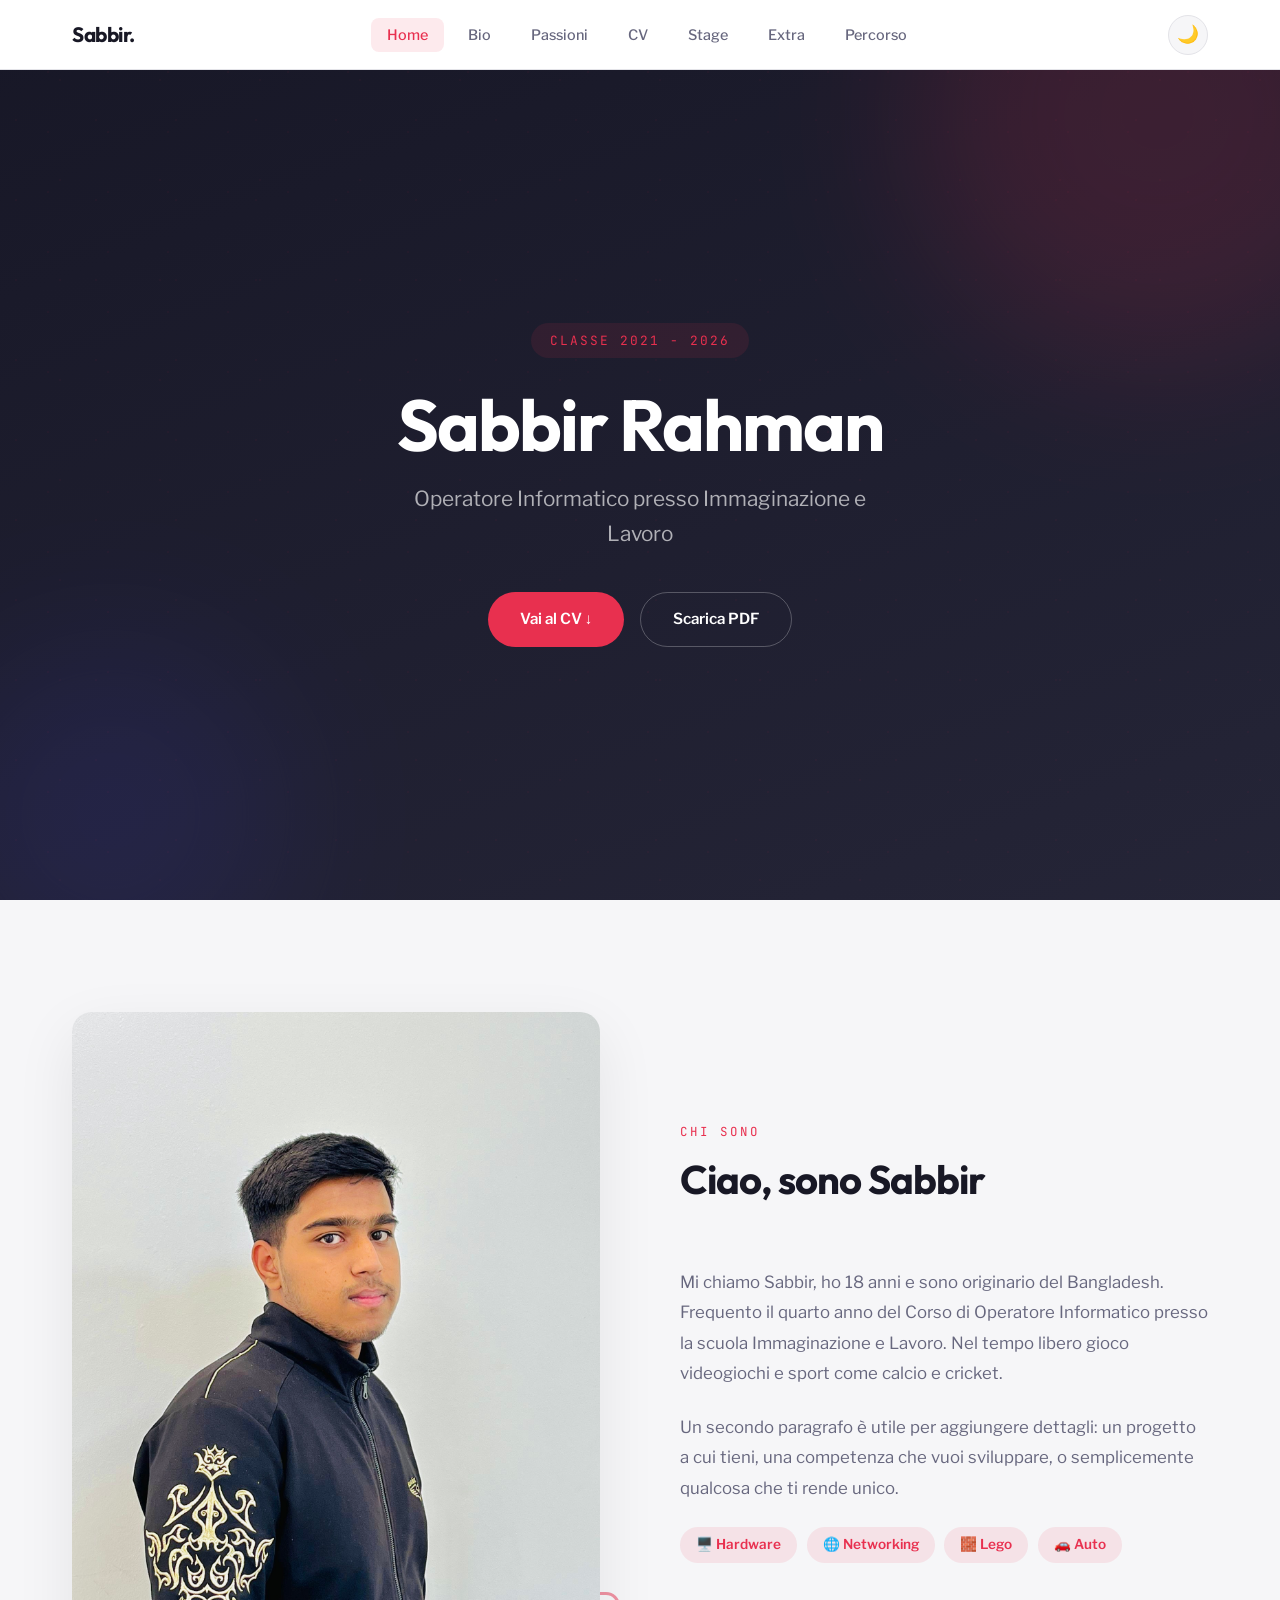
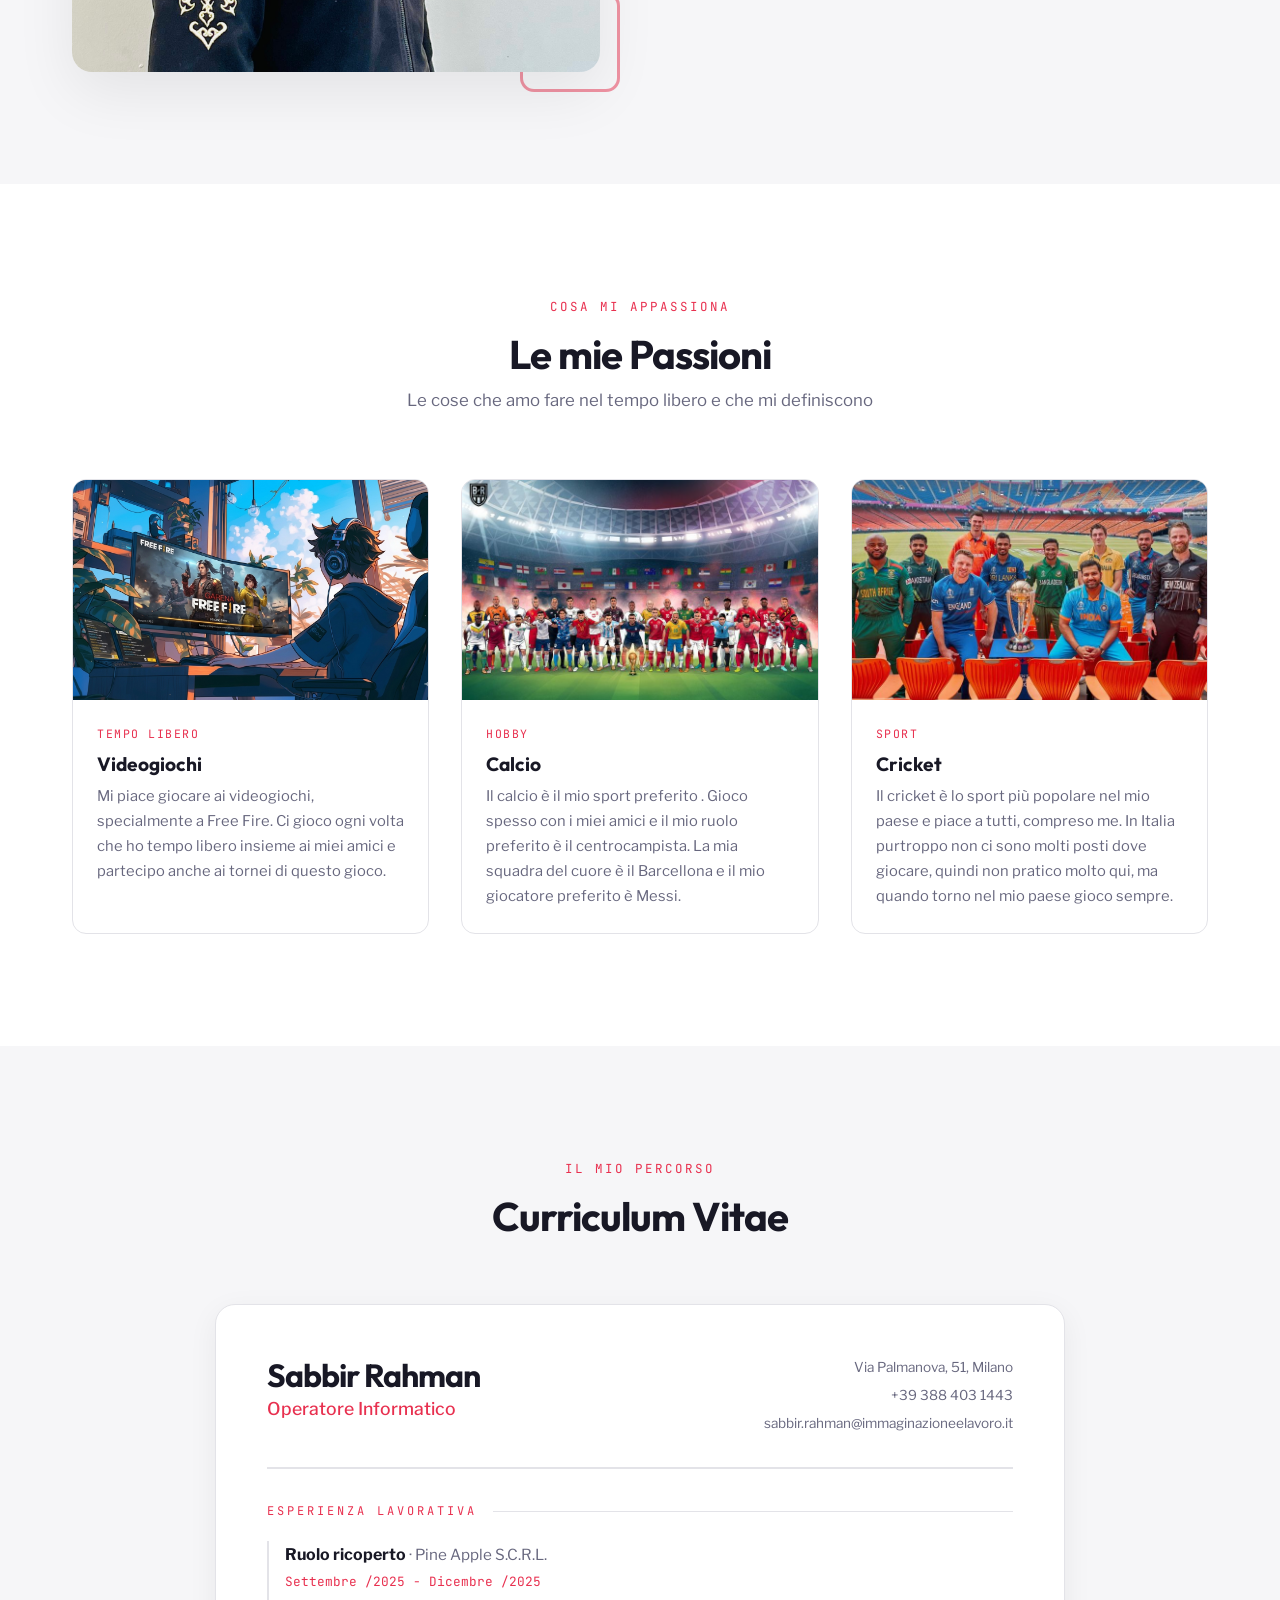
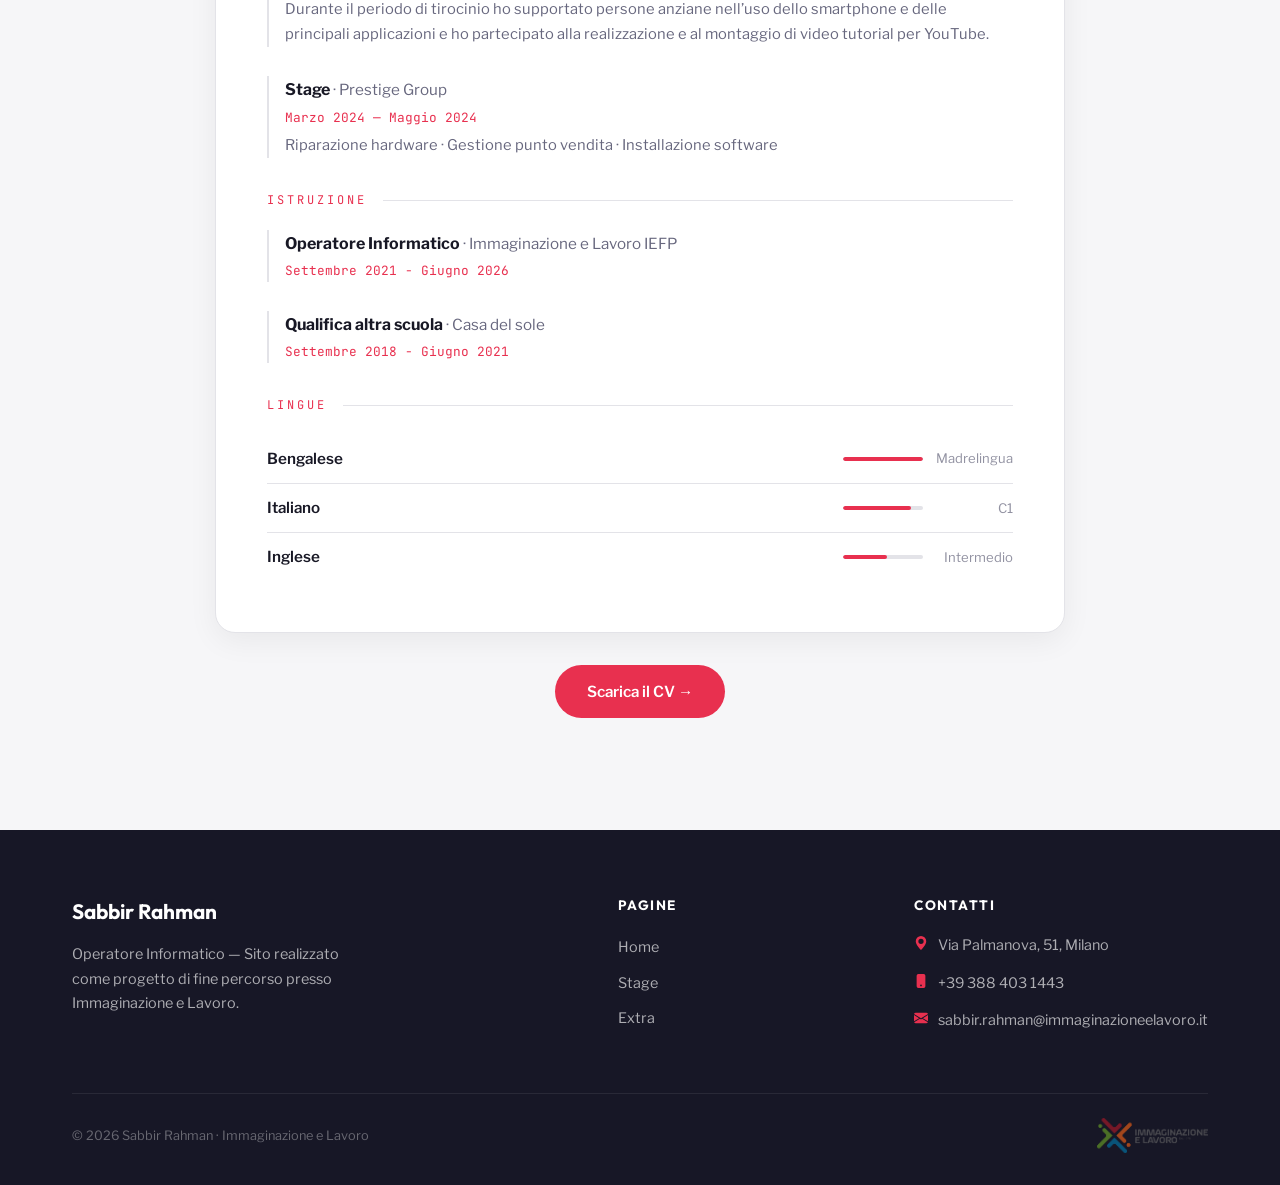
==== commit f565c4fd: "2" ====
--- a/index.html
+++ b/index.html
@@ -15,7 +15,7 @@
 <head>
     <meta charset="UTF-8">
     <meta name="viewport" content="width=device-width, initial-scale=1.0">
-    <title>Federico Pozzi — Portfolio</title>
+    <title>Sabbir Rahman — Portfolio</title>
 
     <!-- MODIFICA: Cambia i font qui se vuoi -->
     <link rel="preconnect" href="https://fonts.googleapis.com">
@@ -30,7 +30,7 @@
     <nav class="site-nav">
         <div class="nav-inner">
             <!-- MODIFICA: il tuo nome -->
-            <a href="#" class="nav-brand">Federico.</a>
+            <a href="#" class="nav-brand">Sabbir.</a>
 
             <button class="nav-burger" id="navBurger" aria-label="Apri menu">
                 <span></span><span></span><span></span>
@@ -58,12 +58,12 @@
 
         <div class="hero-content">
             <!-- MODIFICA: il tuo badge, nome e descrizione -->
-            <span class="hero-label reveal">Classe 2023 — 2026</span>
-            <h1 class="reveal reveal-delay-1">Federico Pozzi</h1>
+            <span class="hero-label reveal">Classe 2021 - 2026</span>
+            <h1 class="reveal reveal-delay-1">Sabbir Rahman</h1>
             <p class="hero-sub reveal reveal-delay-2">Operatore Informatico presso Immaginazione e Lavoro</p>
             <div class="hero-cta reveal reveal-delay-3">
                 <a href="#cv" class="btn-primary-custom">Vai al CV ↓</a>
-                <a href="./doc/Cv.pdf" target="_blank" class="btn-outline-custom">Scarica PDF</a>
+                <a href="./CV..pdf" target="_blank" class="btn-outline-custom">Scarica PDF</a>
             </div>
         </div>
     </section>
@@ -75,19 +75,17 @@
                 <div class="bio-image reveal-left">
                     <div class="bio-image-frame">
                         <!-- MODIFICA: sostituisci con la tua foto (./img/foto.jpg) -->
-                        <img src="https://placehold.co/500x625/1a1a2e/e94560?text=La+tua+foto" alt="Foto profilo">
+                        <img src="./img/IMG_5565.jpg" alt="Foto profilo">
                     </div>
                 </div>
                 <div class="bio-text-area reveal-right">
                     <div class="section-header">
                         <span class="section-label">Chi sono</span>
-                        <h2 class="section-title">Ciao, sono Federico</h2>
+                        <h2 class="section-title">Ciao, sono Sabbir</h2>
                     </div>
                     <!-- MODIFICA: scrivi la tua bio -->
                     <p>
-                        Qui puoi scrivere qualcosa su di te: cosa ti piace dell'informatica, 
-                        come hai scelto questo percorso, e cosa vuoi fare dopo la qualifica. 
-                        Racconta chi sei in modo autentico.
+                        Mi chiamo Sabbir, ho 18 anni e sono originario del Bangladesh. Frequento il quarto anno del Corso di Operatore Informatico presso la scuola Immaginazione e Lavoro. Nel tempo libero gioco videogiochi e sport come calcio e cricket.
                     </p>
                     <p>
                         Un secondo paragrafo è utile per aggiungere dettagli: un progetto 
@@ -120,36 +118,36 @@
                 <!-- MODIFICA: Card 1 — cambia immagine, categoria, titolo e testo -->
                 <div class="passion-card reveal reveal-delay-1">
                     <div class="passion-card-img">
-                        <img src="./img/5006921.png" alt="Lego">
+                        <img src="./img/AI ff 1.png" alt="Lego">
                     </div>
                     <div class="passion-card-body">
                         <span class="passion-card-tag">Tempo libero</span>
-                        <h3>Lego</h3>
-                        <p>Mi piace costruire e scoprire il mondo con i mattoncini. Ogni set è una sfida diversa.</p>
+                        <h3>Videogiochi</h3>
+                        <p>Mi piace giocare ai videogiochi, specialmente a Free Fire. Ci gioco ogni volta che ho tempo libero insieme ai miei amici e partecipo anche ai tornei di questo gioco.</p>
                     </div>
                 </div>
 
                 <!-- MODIFICA: Card 2 -->
                 <div class="passion-card reveal reveal-delay-2">
                     <div class="passion-card-img">
-                        <img src="./img/1.png" alt="Passione 2">
+                        <img src="./img/World cup.jpg" alt="Passione 2">
                     </div>
                     <div class="passion-card-body">
                         <span class="passion-card-tag">Hobby</span>
-                        <h3>Nome Passione</h3>
-                        <p>Descrivi questa passione in una o due frasi. Cosa ti attrae? Quando hai iniziato?</p>
+                        <h3>Calcio</h3>
+                        <p>Il calcio è il mio sport preferito . Gioco spesso con i miei amici e il mio ruolo preferito è il centrocampista. La mia squadra del cuore è il Barcellona e il mio giocatore preferito è Messi.</p>
                     </div>
                 </div>
 
                 <!-- MODIFICA: Card 3 -->
                 <div class="passion-card reveal reveal-delay-3">
                     <div class="passion-card-img">
-                        <img src="./img/5006921.png" alt="Passione 3">
+                        <img src="./img/download (2).jpg" alt="Passione 3">
                     </div>
                     <div class="passion-card-body">
                         <span class="passion-card-tag">Sport</span>
-                        <h3>Nome Passione</h3>
-                        <p>Descrivi questa passione in una o due frasi. Puoi aggiungere quante card vuoi.</p>
+                        <h3>Cricket</h3>
+                        <p>Il cricket è lo sport più popolare nel mio paese e piace a tutti, compreso me. In Italia purtroppo non ci sono molti posti dove giocare, quindi non pratico molto qui, ma quando torno nel mio paese gioco sempre.</p>
                     </div>
                 </div>
 
@@ -169,13 +167,13 @@
                 <!-- MODIFICA: intestazione CV -->
                 <div class="cv-header">
                     <div>
-                        <h2 class="cv-name">Federico Pozzi</h2>
+                        <h2 class="cv-name">Sabbir Rahman</h2>
                         <p class="cv-role">Operatore Informatico</p>
                     </div>
                     <div class="cv-contact-mini">
-                        <span>Via blablabla 88, Paese</span>
-                        <span>+39 340 844 6438</span>
-                        <span>federico.pozzi@immaginazioneelavoro.it</span>
+                        <span>Via Palmanova, 51, Milano</span>
+                        <span>+39 388 403 1443 </span>
+                        <span>sabbir.rahman@immaginazioneelavoro.it</span>
                     </div>
                 </div>
 
@@ -185,9 +183,9 @@
                 <!-- MODIFICA: aggiungi le tue esperienze -->
                 <div class="cv-entry">
                     <span class="cv-entry-title">Ruolo ricoperto</span>
-                    <span class="cv-entry-place"> · Posto di lavoro</span>
-                    <span class="cv-entry-date">Mese anno — Mese anno</span>
-                    <p class="cv-entry-desc">Descrivi cosa facevi in questa posizione.</p>
+                    <span class="cv-entry-place"> · Pine Apple S.C.R.L.</span>
+                    <span class="cv-entry-date">Settembre /2025 - Dicembre /2025</span>
+                    <p class="cv-entry-desc">Durante il periodo di tirocinio ho supportato persone anziane nell’uso dello smartphone e delle principali applicazioni e ho partecipato alla realizzazione e al montaggio di video tutorial per YouTube.</p>
                 </div>
 
                 <div class="cv-entry">
@@ -203,36 +201,36 @@
                 <div class="cv-entry">
                     <span class="cv-entry-title">Operatore Informatico</span>
                     <span class="cv-entry-place"> · Immaginazione e Lavoro IEFP</span>
-                    <span class="cv-entry-date">Settembre 2023 — Giugno 2026</span>
+                    <span class="cv-entry-date">Settembre 2021 - Giugno 2026</span>
                 </div>
 
                 <div class="cv-entry">
                     <span class="cv-entry-title">Qualifica altra scuola</span>
-                    <span class="cv-entry-place"> · Nome altra scuola</span>
-                    <span class="cv-entry-date">Settembre anno — Giugno anno</span>
+                    <span class="cv-entry-place"> · Casa del sole</span>
+                    <span class="cv-entry-date">Settembre 2018 - Giugno 2021</span>
                 </div>
 
                 <!-- Lingue -->
                 <div class="cv-section-title">Lingue</div>
 
                 <!-- MODIFICA: le tue lingue e livelli (width della barra: 100% = nativo, 80% = avanzato, 60% = intermedio, 40% = base) -->
+                <div class="cv-lang">
+                    <span class="cv-lang-name">Bengalese</span>
+                    <div class="cv-lang-level">
+                        <div class="cv-lang-bar"><div class="cv-lang-bar-fill" style="width: 100%"></div></div>
+                        <span class="cv-lang-label">Madrelingua</span>
+                    </div>
+                </div>
                 <div class="cv-lang">
                     <span class="cv-lang-name">Italiano</span>
                     <div class="cv-lang-level">
-                        <div class="cv-lang-bar"><div class="cv-lang-bar-fill" style="width: 100%"></div></div>
-                        <span class="cv-lang-label">Madrelingua</span>
+                        <div class="cv-lang-bar"><div class="cv-lang-bar-fill" style="width: 85%"></div></div>
+                        <span class="cv-lang-label">C1</span>
                     </div>
                 </div>
                 <div class="cv-lang">
                     <span class="cv-lang-name">Inglese</span>
                     <div class="cv-lang-level">
-                        <div class="cv-lang-bar"><div class="cv-lang-bar-fill" style="width: 85%"></div></div>
-                        <span class="cv-lang-label">C1</span>
-                    </div>
-                </div>
-                <div class="cv-lang">
-                    <span class="cv-lang-name">Spagnolo</span>
-                    <div class="cv-lang-level">
                         <div class="cv-lang-bar"><div class="cv-lang-bar-fill" style="width: 55%"></div></div>
                         <span class="cv-lang-label">Intermedio</span>
                     </div>
@@ -240,7 +238,7 @@
             </div>
 
             <div style="text-align: center; margin-top: 2rem;" class="reveal">
-                <a href="./doc/Cv.pdf" target="_blank" class="btn-primary-custom">Scarica il CV →</a>
+                <a href="./CV..pdf" target="_blank" class="btn-primary-custom">Scarica il CV →</a>
             </div>
         </div>
     </section>
@@ -251,7 +249,7 @@
             <div class="footer-grid">
                 <div>
                     <!-- MODIFICA: il tuo nome e descrizione -->
-                    <p class="footer-brand">Federico Pozzi</p>
+                    <p class="footer-brand">Sabbir Rahman</p>
                     <p class="footer-desc">
                         Operatore Informatico — Sito realizzato come progetto di fine percorso 
                         presso Immaginazione e Lavoro.
@@ -270,21 +268,21 @@
                     <!-- MODIFICA: i tuoi contatti -->
                     <div class="footer-contact-item">
                         <svg xmlns="http://www.w3.org/2000/svg" width="14" height="14" fill="currentColor" viewBox="0 0 16 16"><path d="M8 16s6-5.686 6-10A6 6 0 0 0 2 6c0 4.314 6 10 6 10m0-7a3 3 0 1 1 0-6 3 3 0 0 1 0 6"/></svg>
-                        <span>Via blablabla 88, Paese</span>
+                        <span>Via Palmanova, 51, Milano</span>
                     </div>
                     <div class="footer-contact-item">
                         <svg xmlns="http://www.w3.org/2000/svg" width="14" height="14" fill="currentColor" viewBox="0 0 16 16"><path d="M3 2a2 2 0 0 1 2-2h6a2 2 0 0 1 2 2v12a2 2 0 0 1-2 2H5a2 2 0 0 1-2-2zm6 11a1 1 0 1 0-2 0 1 1 0 0 0 2 0"/></svg>
-                        <span>+39 340 844 6438</span>
+                        <span>+39 388 403 1443</span>
                     </div>
                     <div class="footer-contact-item">
                         <svg xmlns="http://www.w3.org/2000/svg" width="14" height="14" fill="currentColor" viewBox="0 0 16 16"><path d="M.05 3.555A2 2 0 0 1 2 2h12a2 2 0 0 1 1.95 1.555L8 8.414zM0 4.697v7.104l5.803-3.558zM6.761 8.83l-6.57 4.027A2 2 0 0 0 2 14h12a2 2 0 0 0 1.808-1.144l-6.57-4.027L8 9.586zm3.436-.586L16 11.801V4.697z"/></svg>
-                        <span>federico.pozzi@immaginazioneelavoro.it</span>
+                        <span>sabbir.rahman@immaginazioneelavoro.it</span>
                     </div>
                 </div>
             </div>
             <div class="footer-bottom">
-                <span class="footer-copy">© 2026 Federico Pozzi · Immaginazione e Lavoro</span>
-                <img src="./img/logo.webp" class="footer-logo" alt="Logo scuola">
+                <span class="footer-copy">© 2026 Sabbir Rahman · Immaginazione e Lavoro</span>
+                <img src="./img/new-logo-iel-data_retina.png" class="footer-logo" alt="Logo scuola">
             </div>
         </div>
     </footer>
--- a/style.css
+++ b/style.css
@@ -871,7 +871,7 @@
 
 .stage-card.open .stage-card-body {
     padding: 2rem;
-    max-height: 800px;
+    max-height: 1500px;
 }
 
 .stage-grid {
@@ -1241,3 +1241,7 @@
         grid-template-columns: repeat(2, 1fr);
     }
 }
+.image-content img {
+  max-width: 300px; /* আপনার প্রয়োজনমতো সাইজ দিন */
+  height: auto;
+}
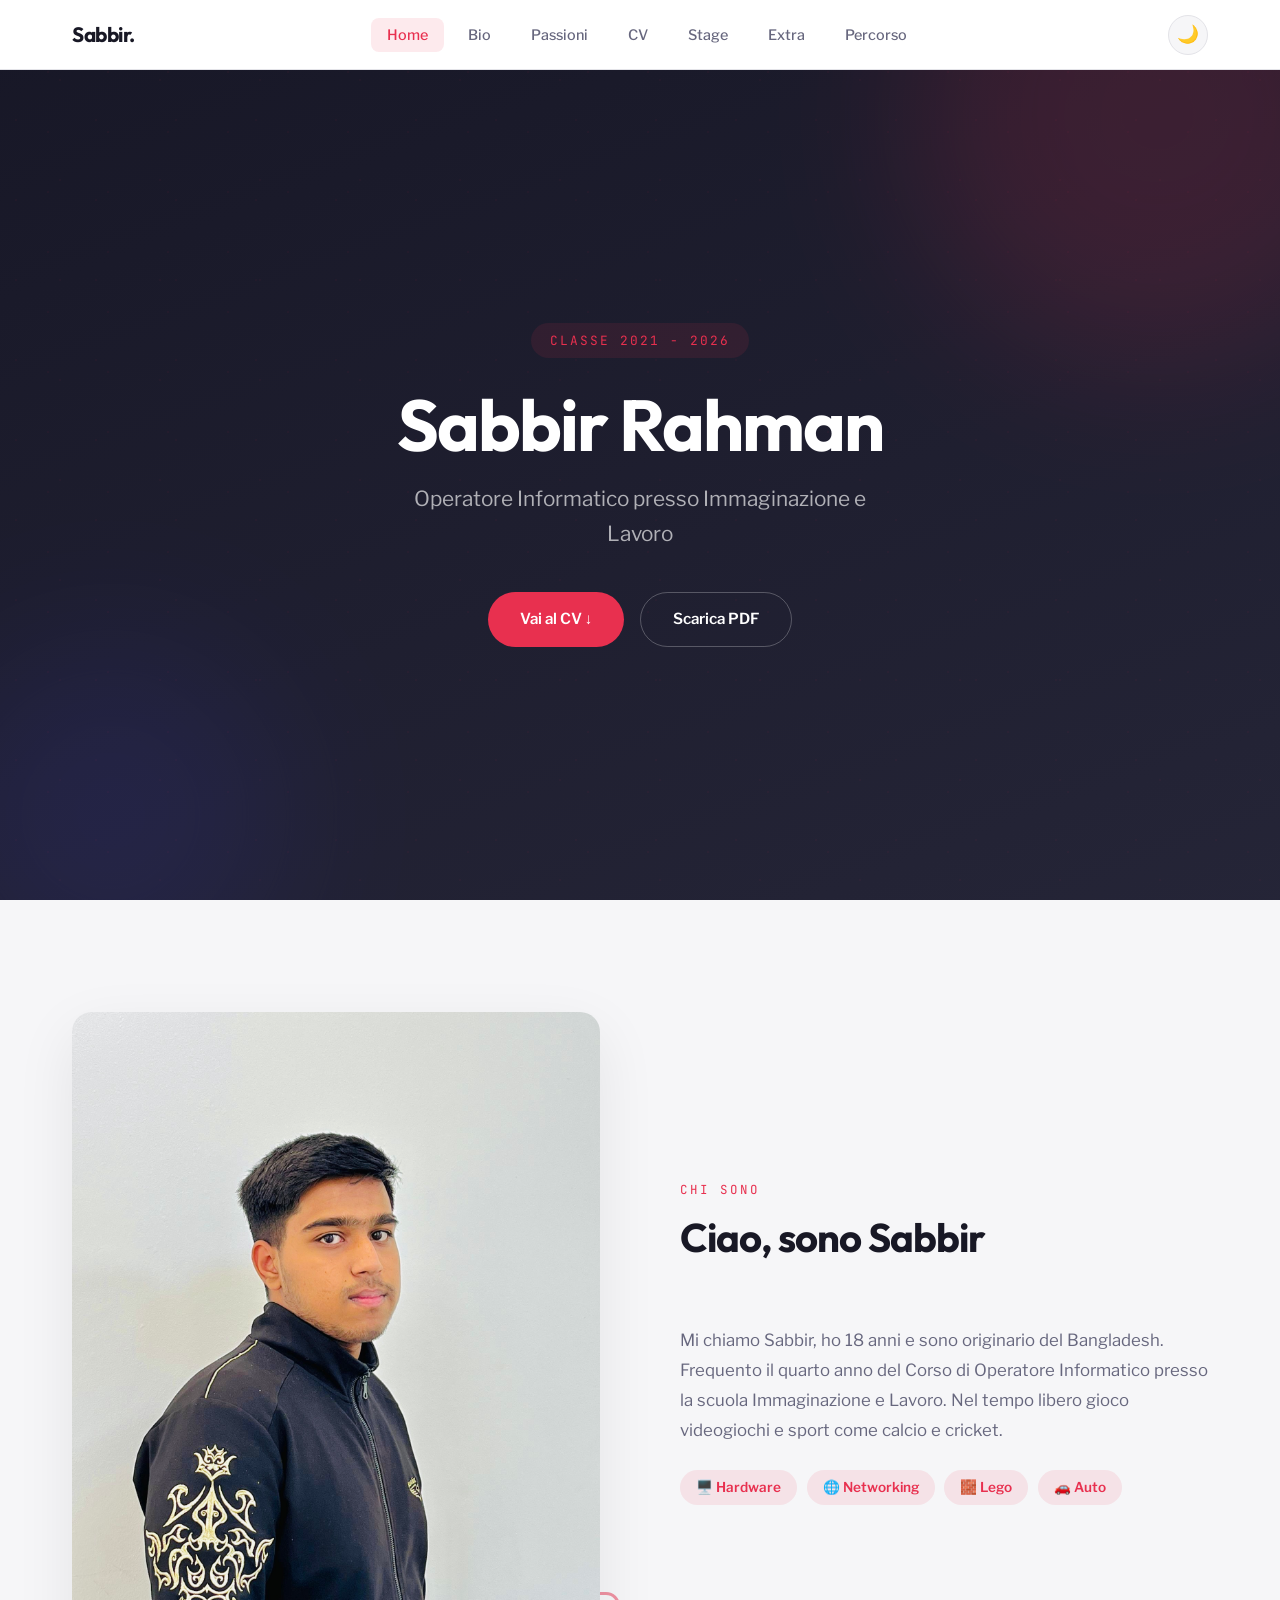
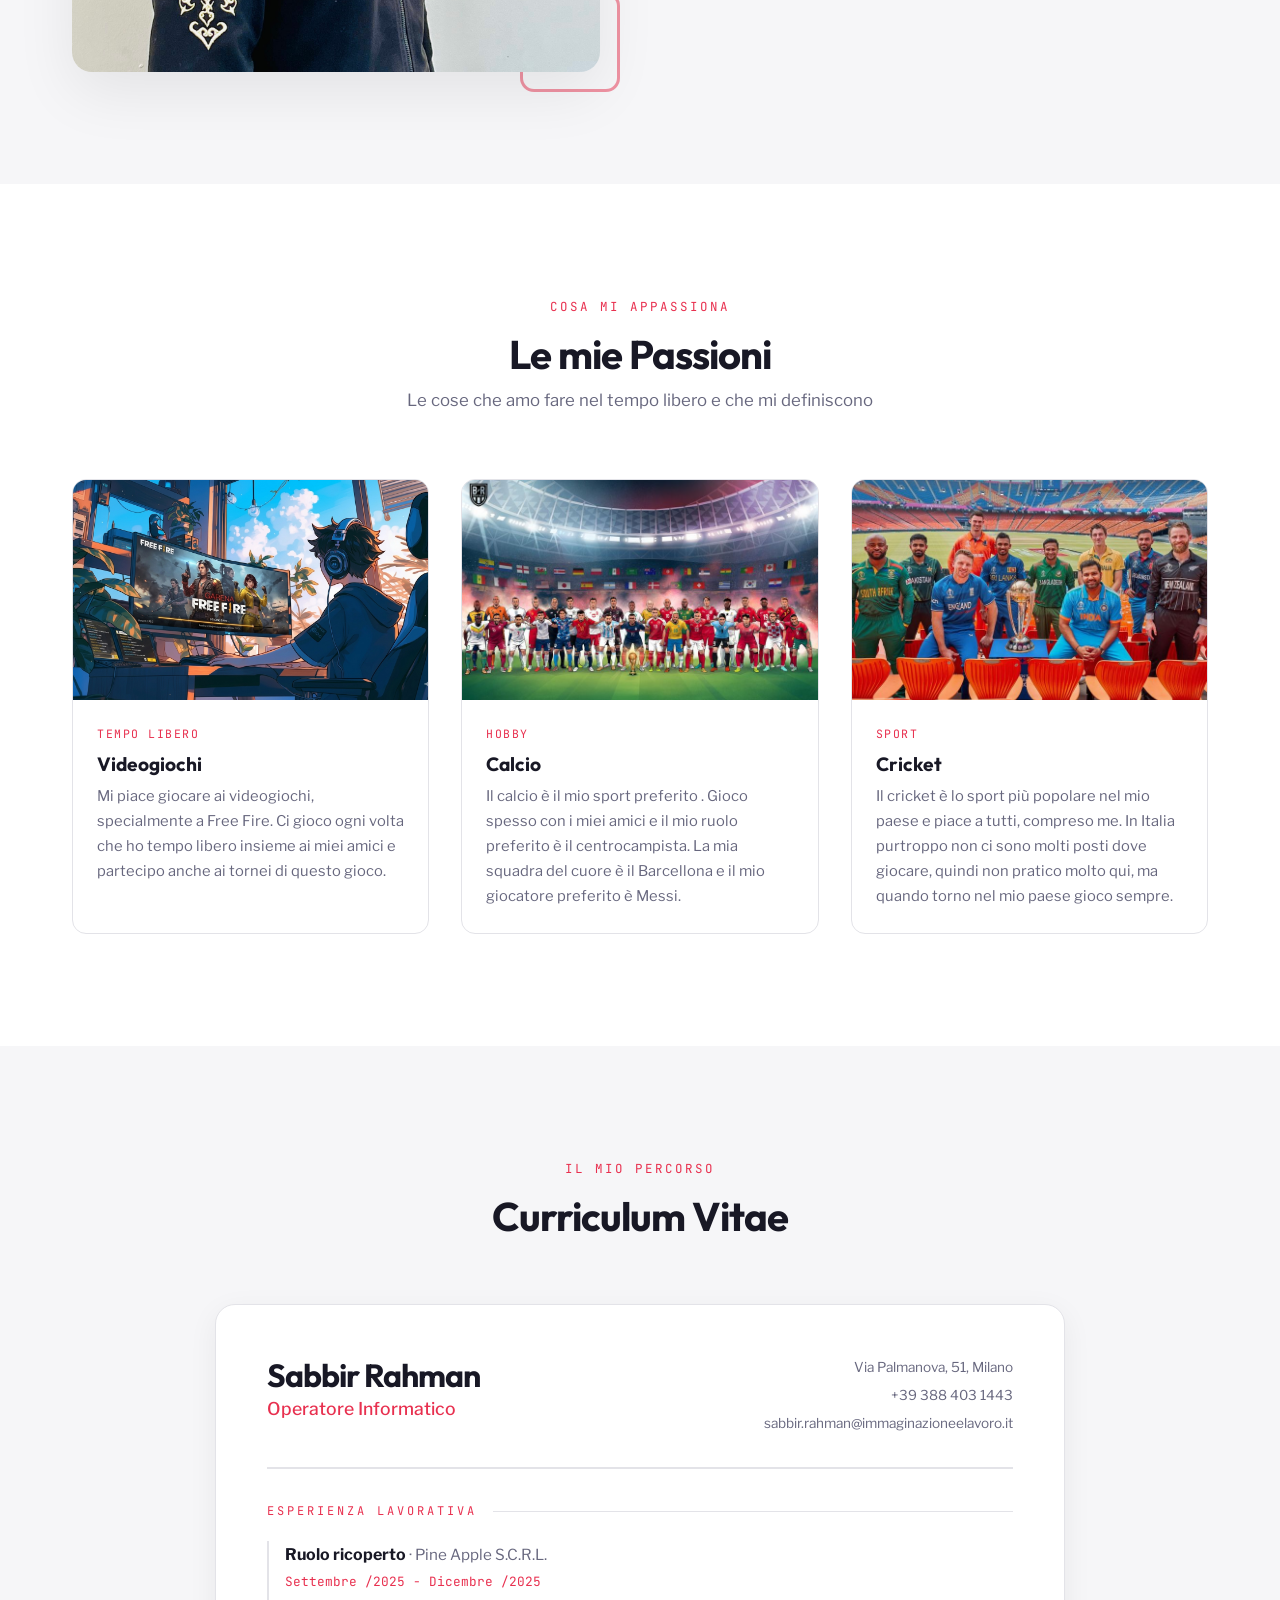
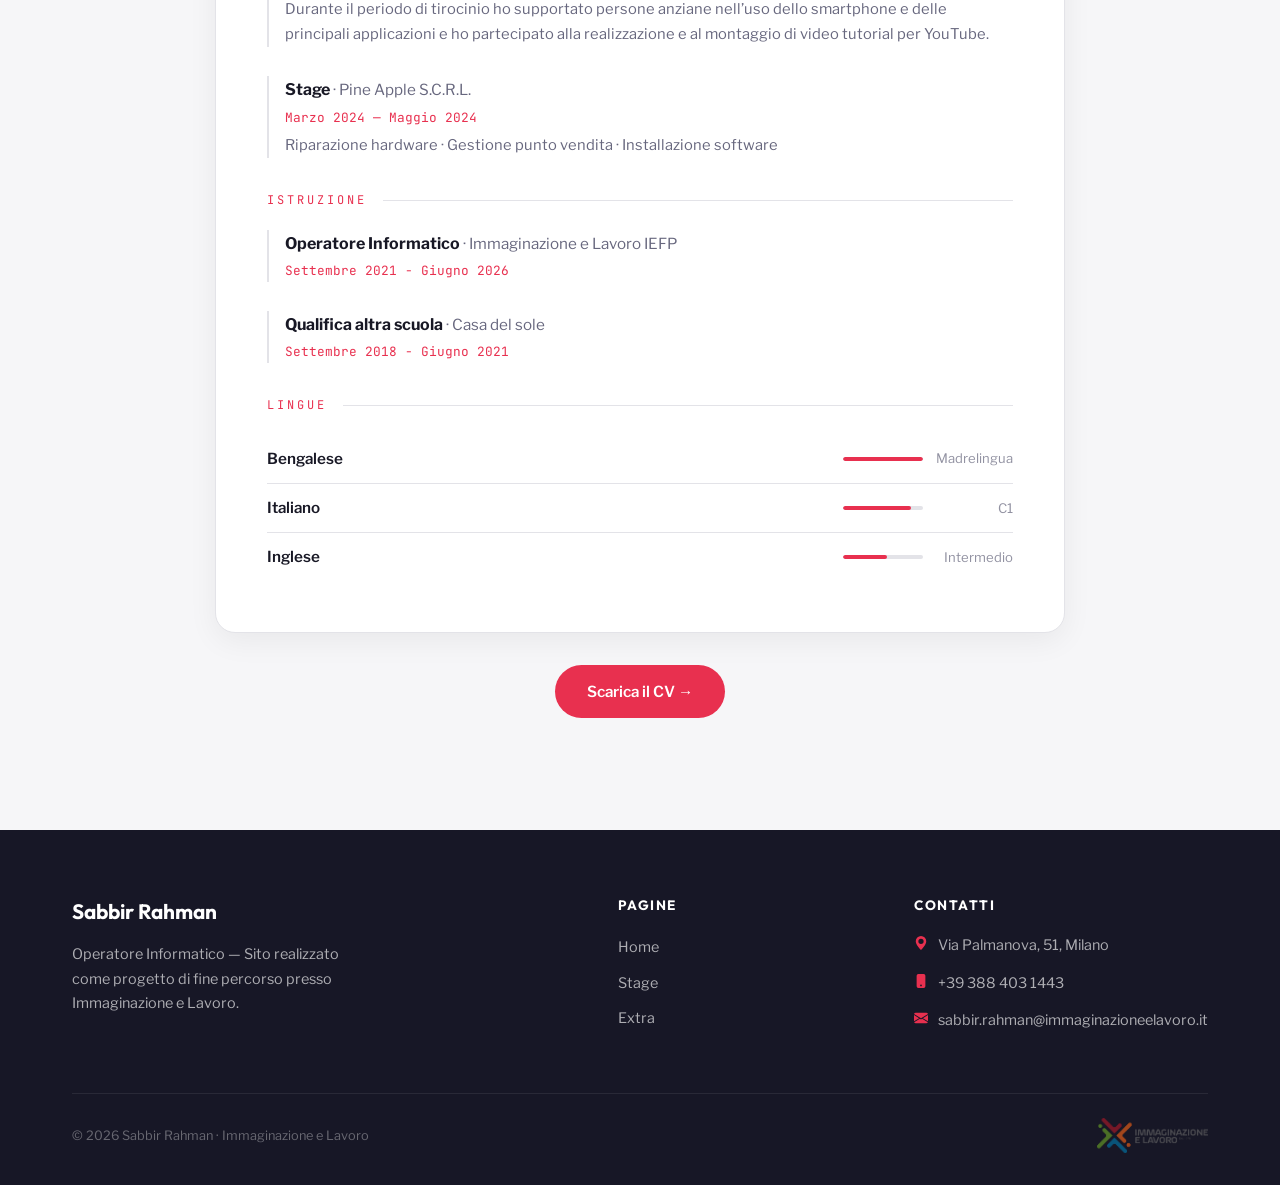
==== commit f83ca64a: "1" ====
--- a/index.html
+++ b/index.html
@@ -88,9 +88,9 @@
                         Mi chiamo Sabbir, ho 18 anni e sono originario del Bangladesh. Frequento il quarto anno del Corso di Operatore Informatico presso la scuola Immaginazione e Lavoro. Nel tempo libero gioco videogiochi e sport come calcio e cricket.
                     </p>
                     <p>
-                        Un secondo paragrafo è utile per aggiungere dettagli: un progetto 
-                        a cui tieni, una competenza che vuoi sviluppare, o semplicemente 
-                        qualcosa che ti rende unico.
+                        <!-- Un secondo paragrafo è utile per aggiungere dettagli: un progetto  -->
+                        <!-- a cui tieni, una competenza che vuoi sviluppare, o semplicemente  -->
+                        <!-- qualcosa che ti rende unico. -->
                     </p>
                     <!-- MODIFICA: le tue "etichette" -->
                     <div class="bio-pills">
@@ -190,7 +190,7 @@
 
                 <div class="cv-entry">
                     <span class="cv-entry-title">Stage</span>
-                    <span class="cv-entry-place"> · Prestige Group</span>
+                    <span class="cv-entry-place"> · Pine Apple S.C.R.L.</span>
                     <span class="cv-entry-date">Marzo 2024 — Maggio 2024</span>
                     <p class="cv-entry-desc">Riparazione hardware · Gestione punto vendita · Installazione software</p>
                 </div>
--- a/style.css
+++ b/style.css
@@ -884,7 +884,12 @@
 .stage-map-frame {
     border-radius: var(--radius-md);
     overflow: hidden;
-    aspect-ratio: 4/3;
+  
+}
+
+.mappa {
+    height: 300px !important;
+    border-radius: var(--radius-md);
 }
 
 .stage-map-frame iframe {
@@ -1240,8 +1245,4 @@
     .gallery-grid {
         grid-template-columns: repeat(2, 1fr);
     }
-}
-.image-content img {
-  max-width: 300px; /* আপনার প্রয়োজনমতো সাইজ দিন */
-  height: auto;
-}
+}
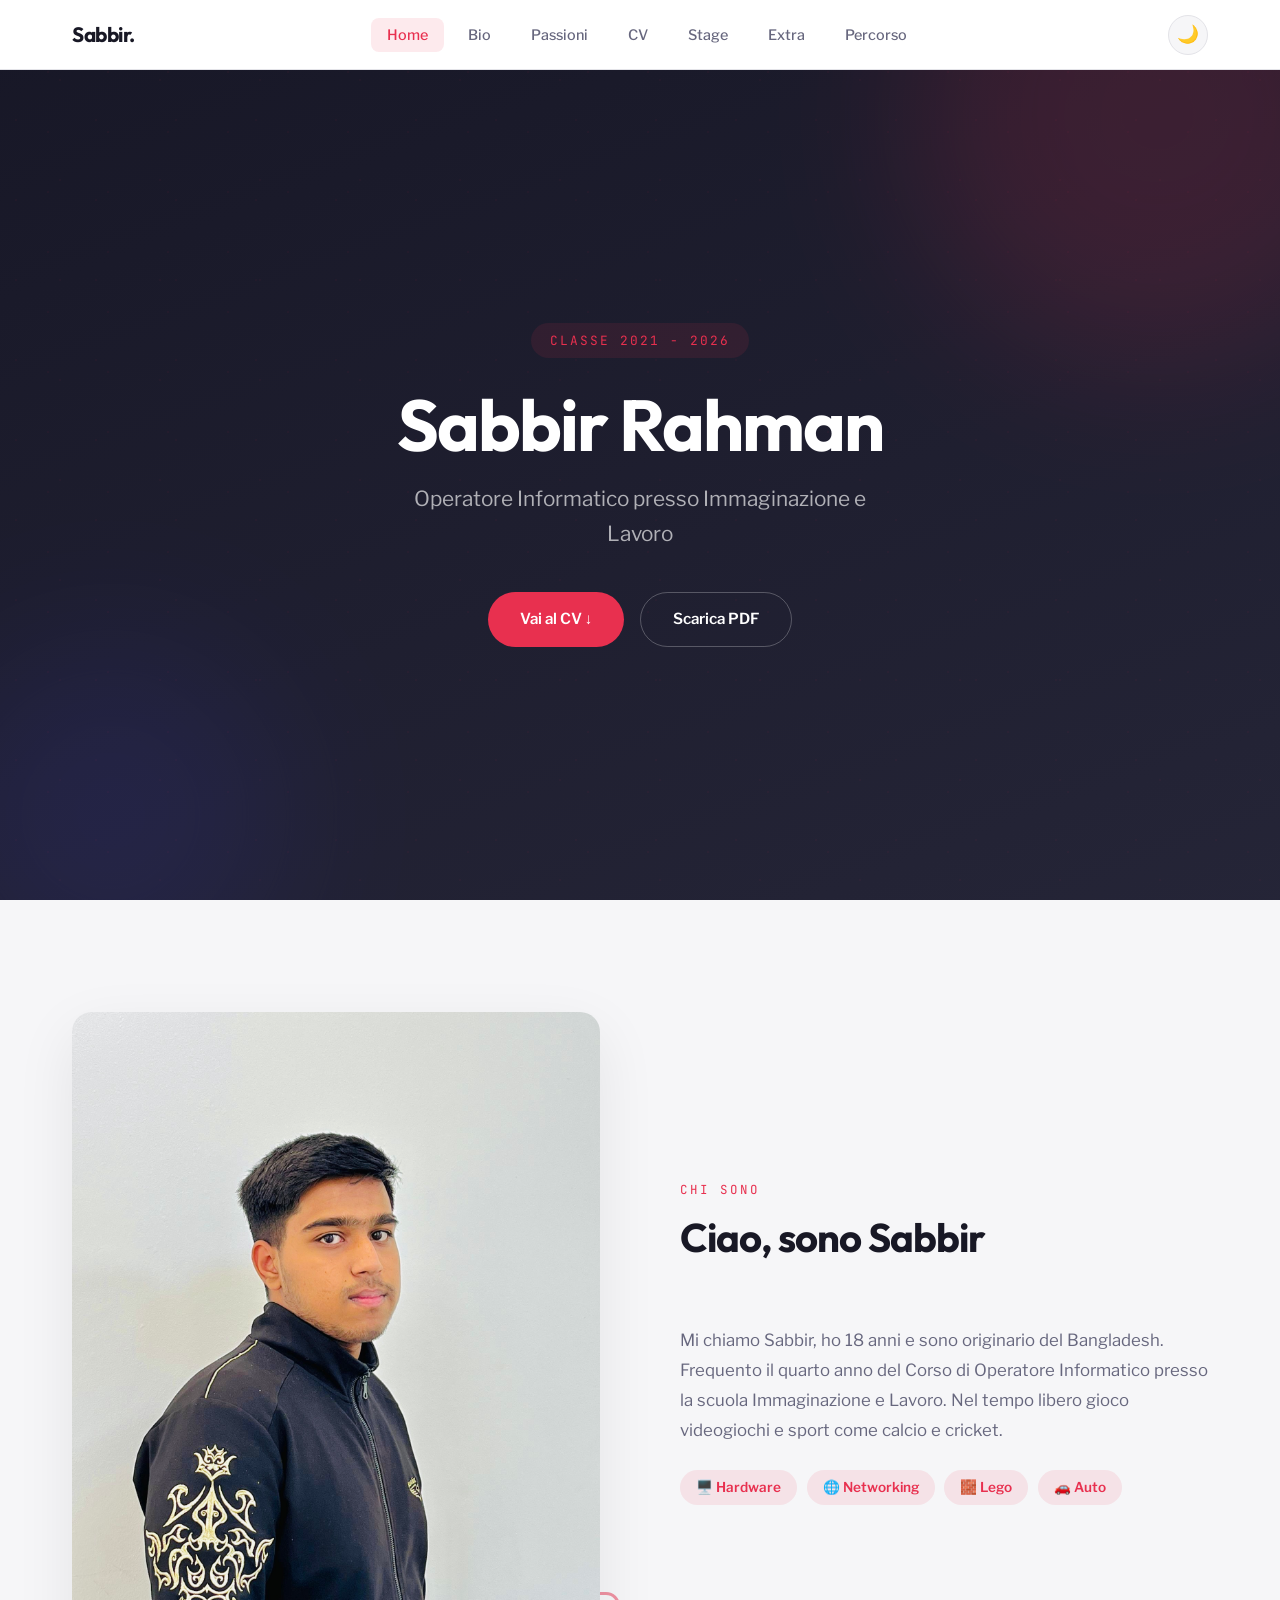
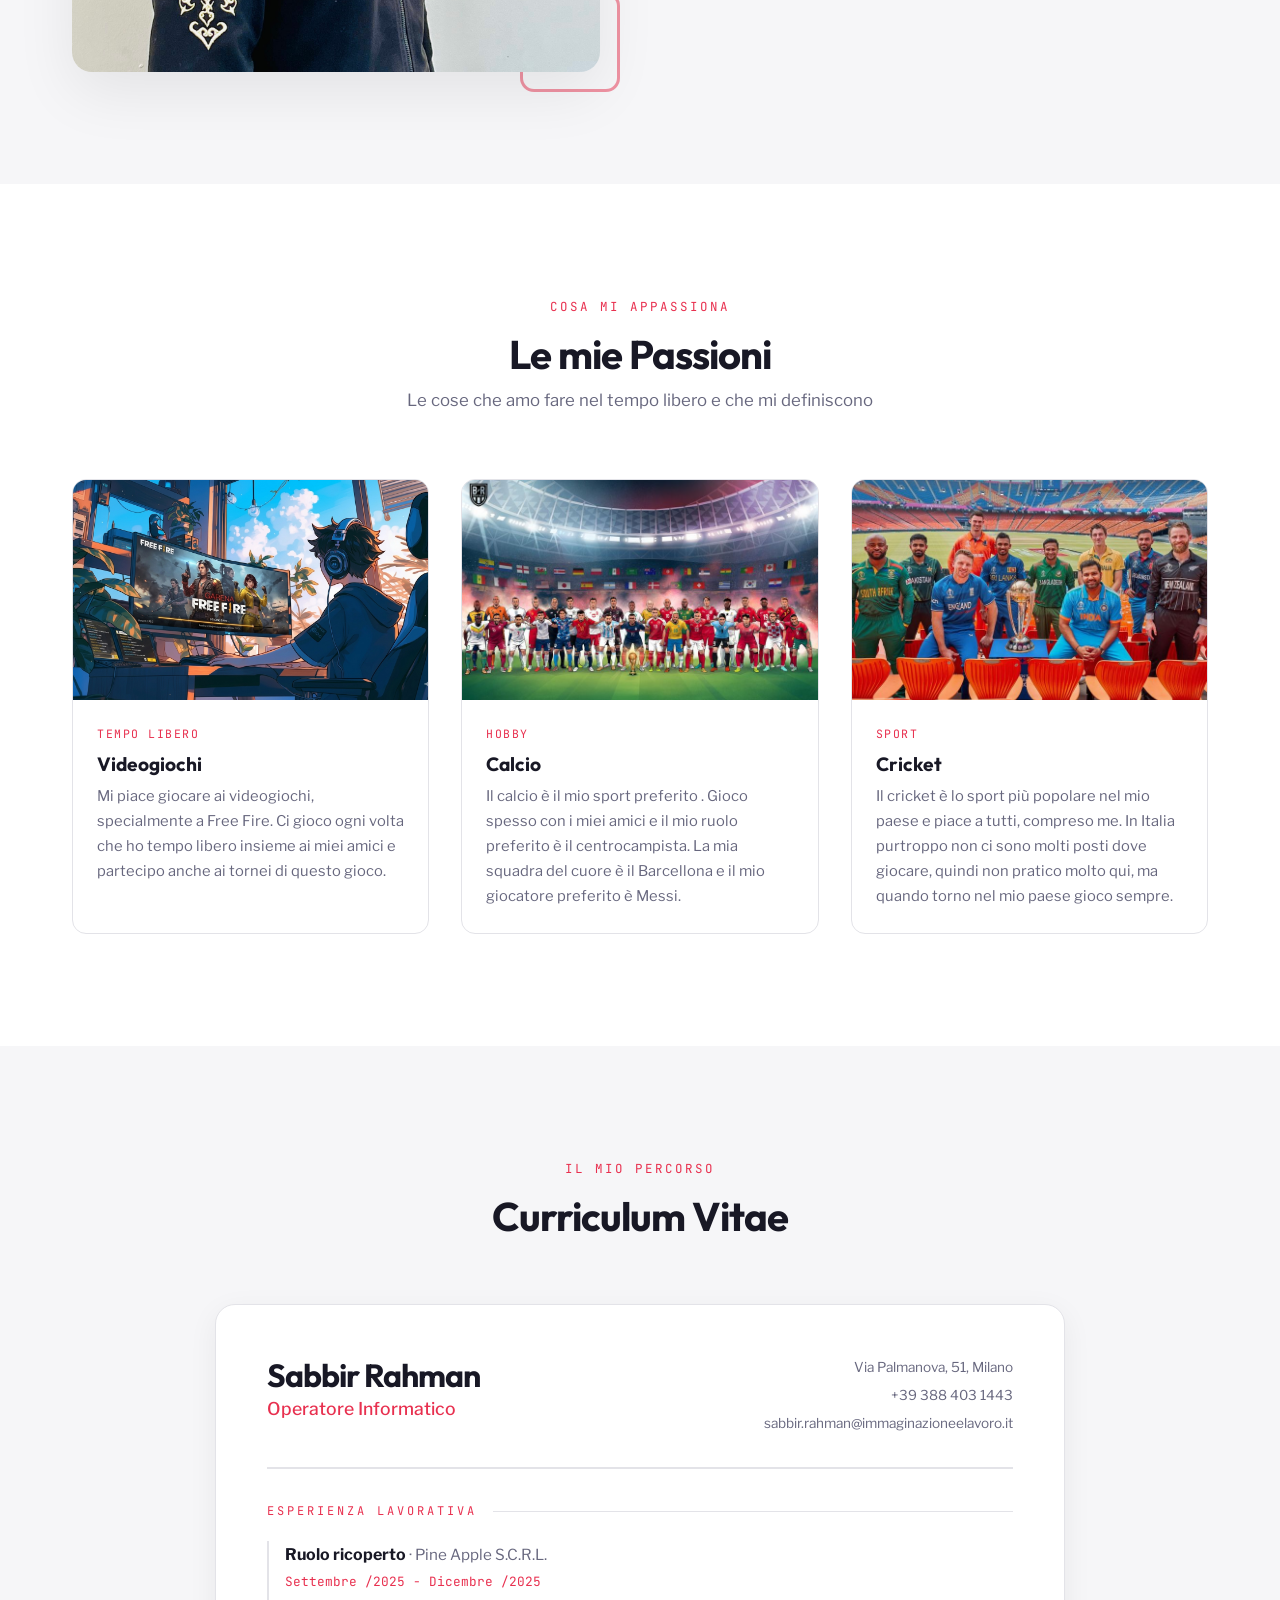
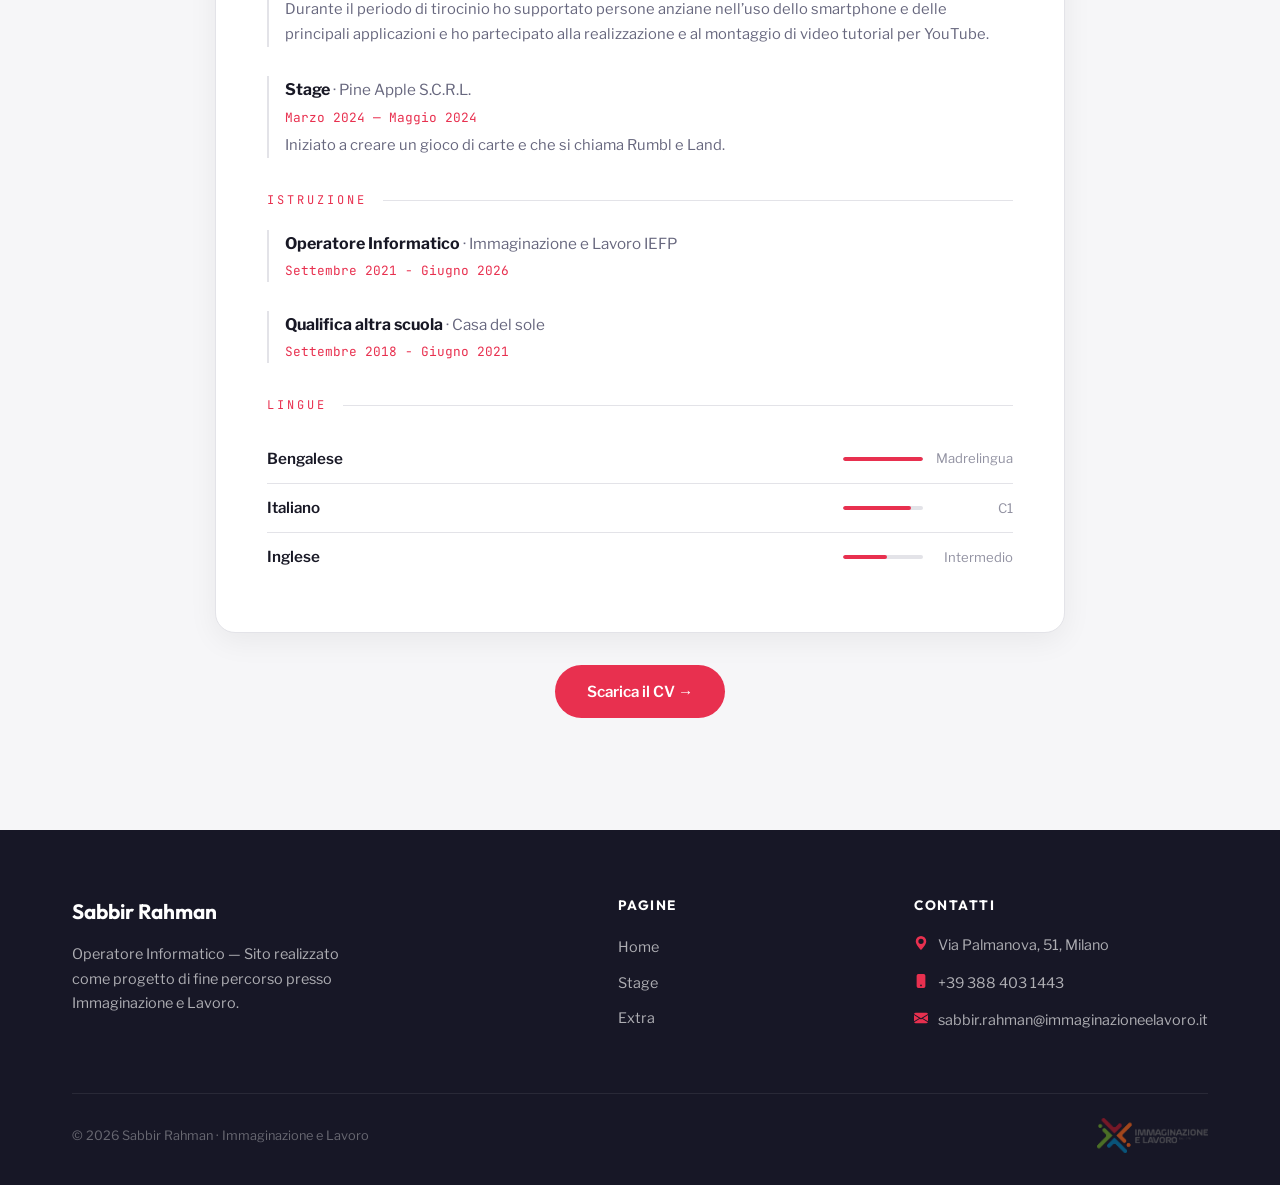
==== commit 2502b819: "1" ====
--- a/index.html
+++ b/index.html
@@ -192,7 +192,7 @@
                     <span class="cv-entry-title">Stage</span>
                     <span class="cv-entry-place"> · Pine Apple S.C.R.L.</span>
                     <span class="cv-entry-date">Marzo 2024 — Maggio 2024</span>
-                    <p class="cv-entry-desc">Riparazione hardware · Gestione punto vendita · Installazione software</p>
+                    <p class="cv-entry-desc">Iniziato a creare un gioco di carte e che si chiama Rumbl e Land.</p>
                 </div>
 
                 <!-- Istruzione -->
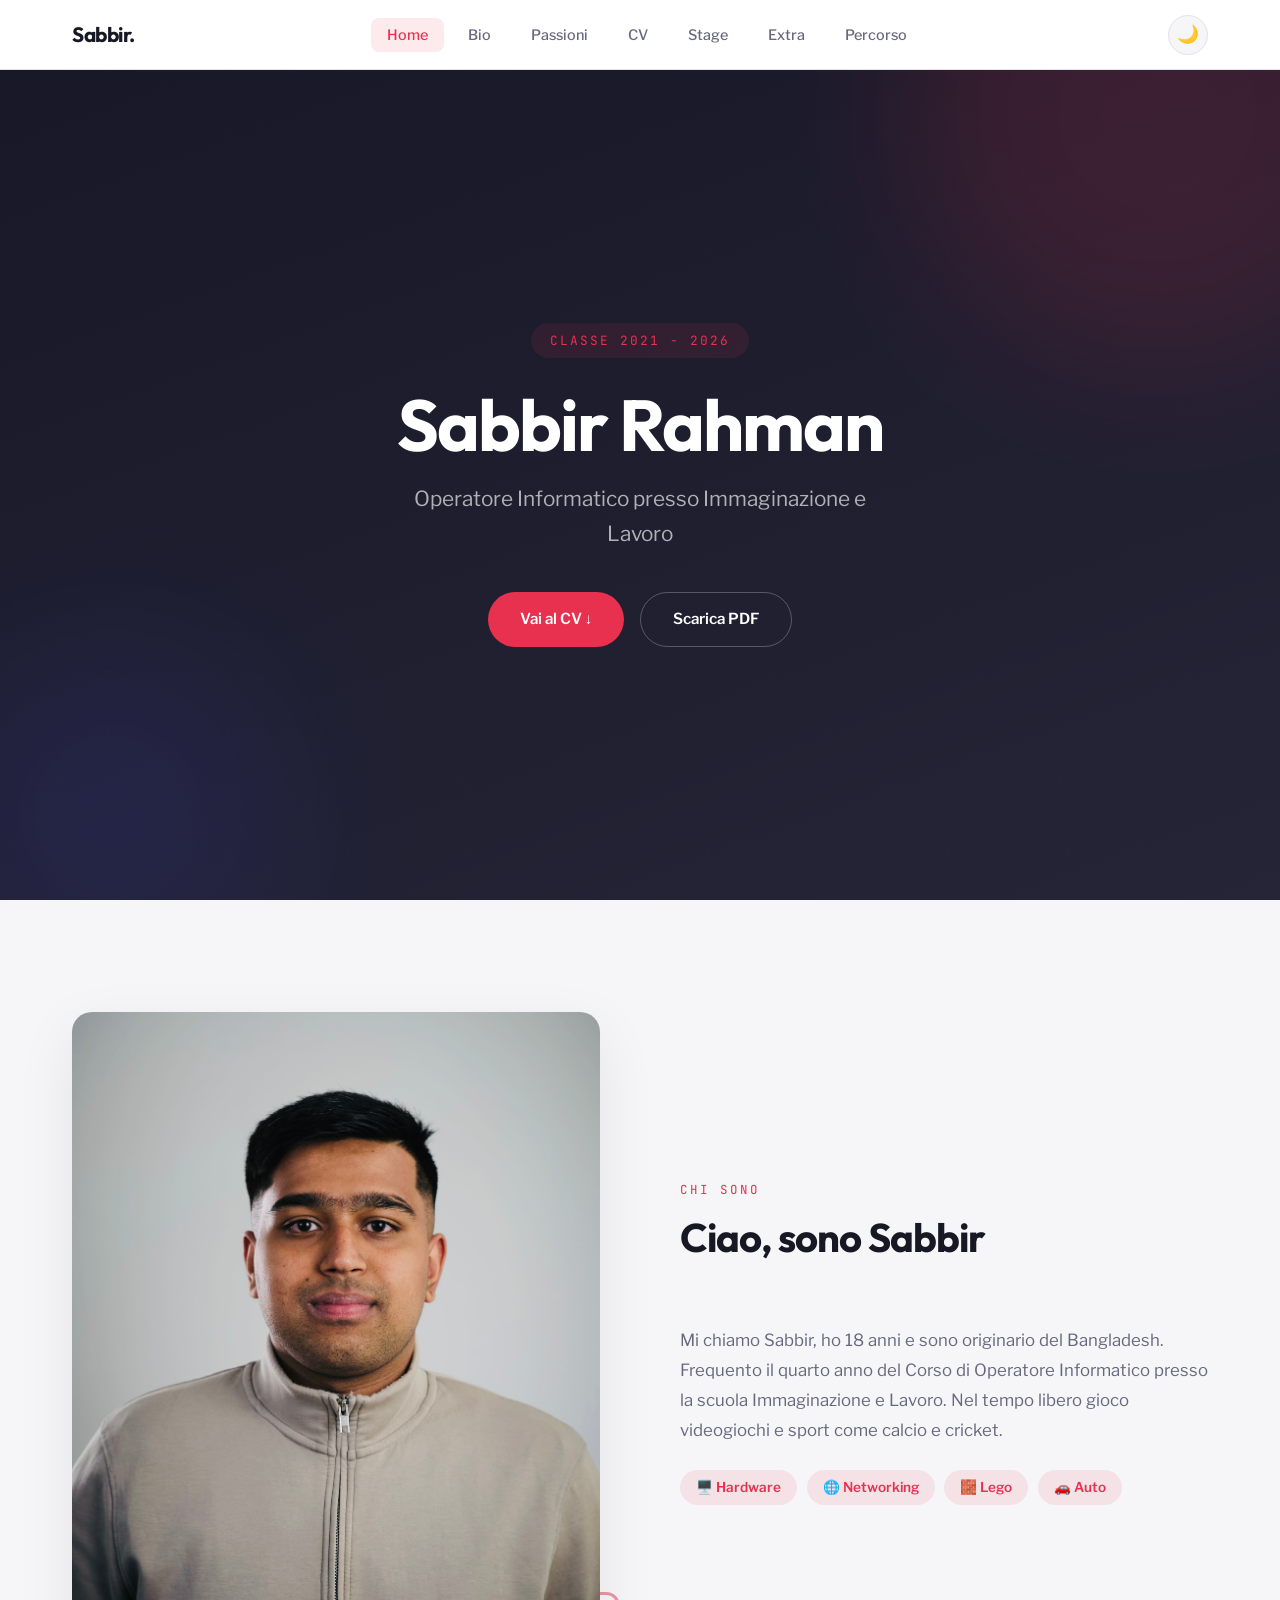
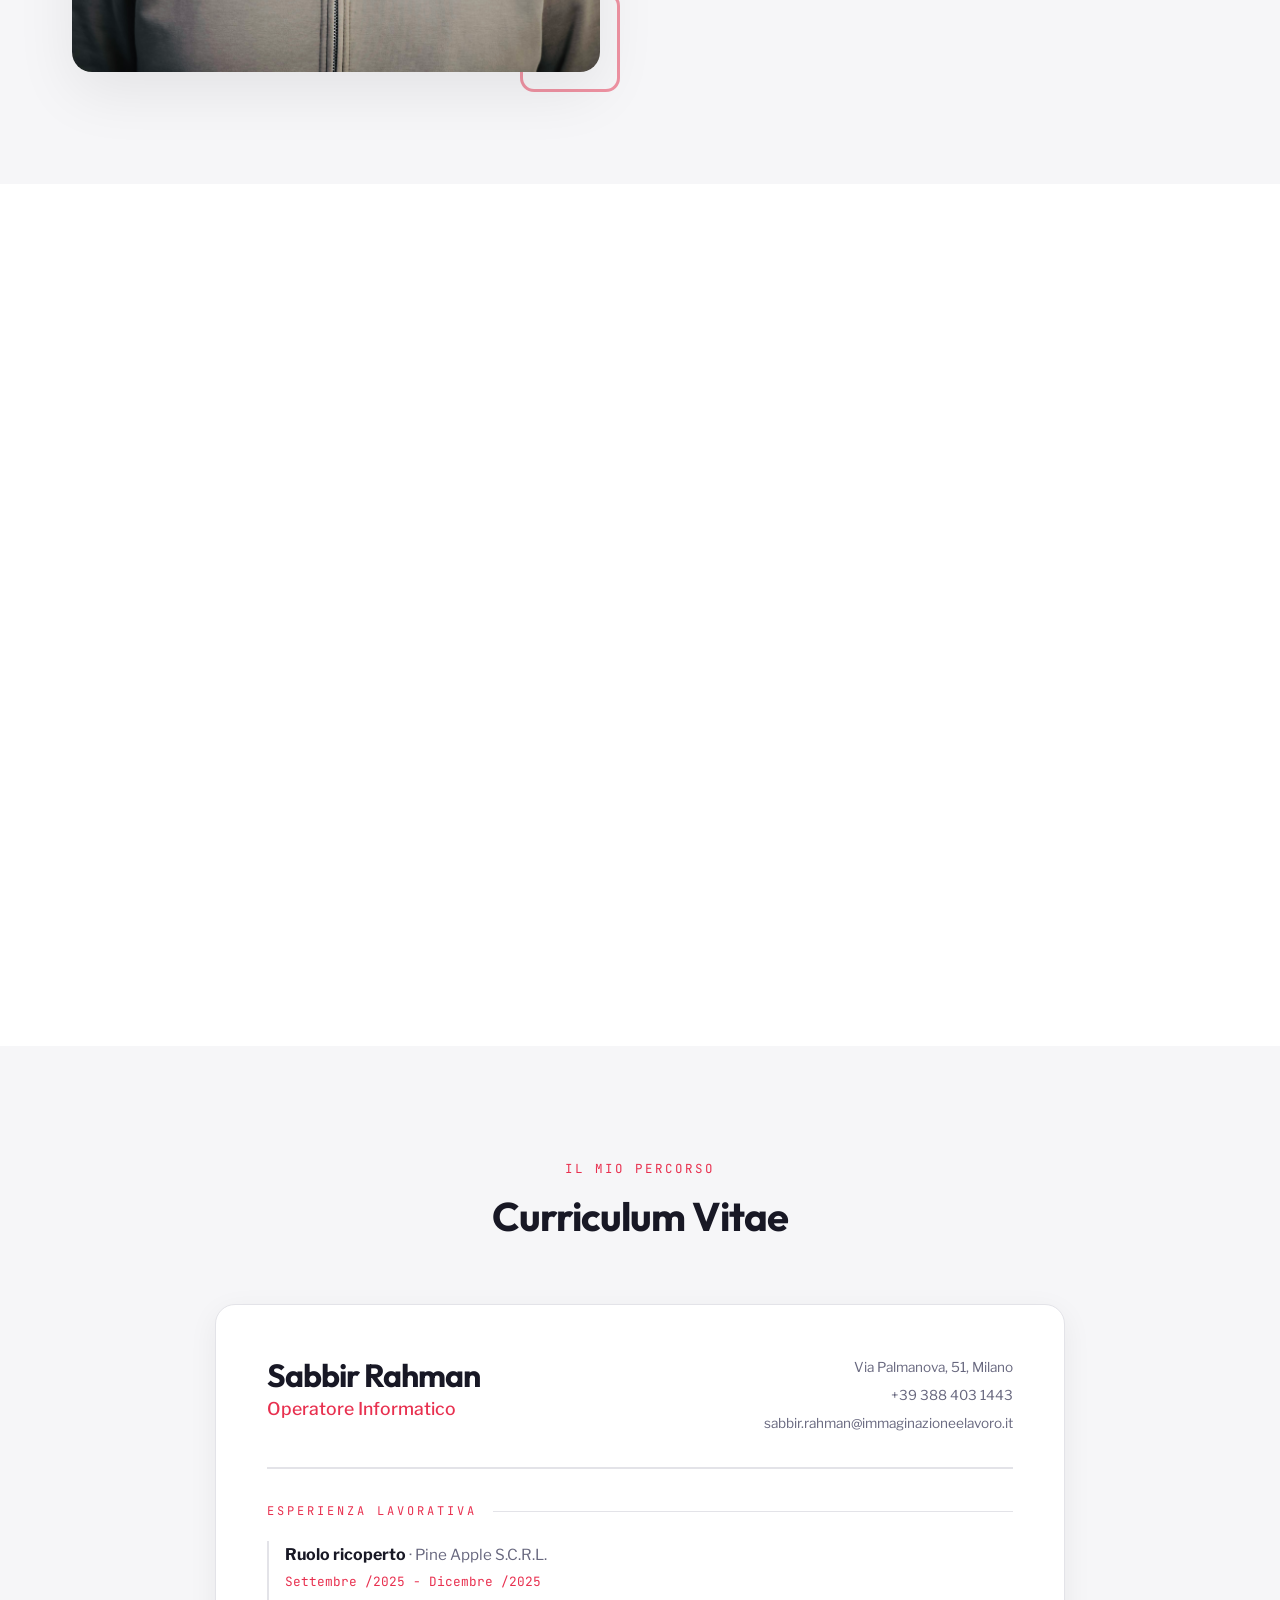
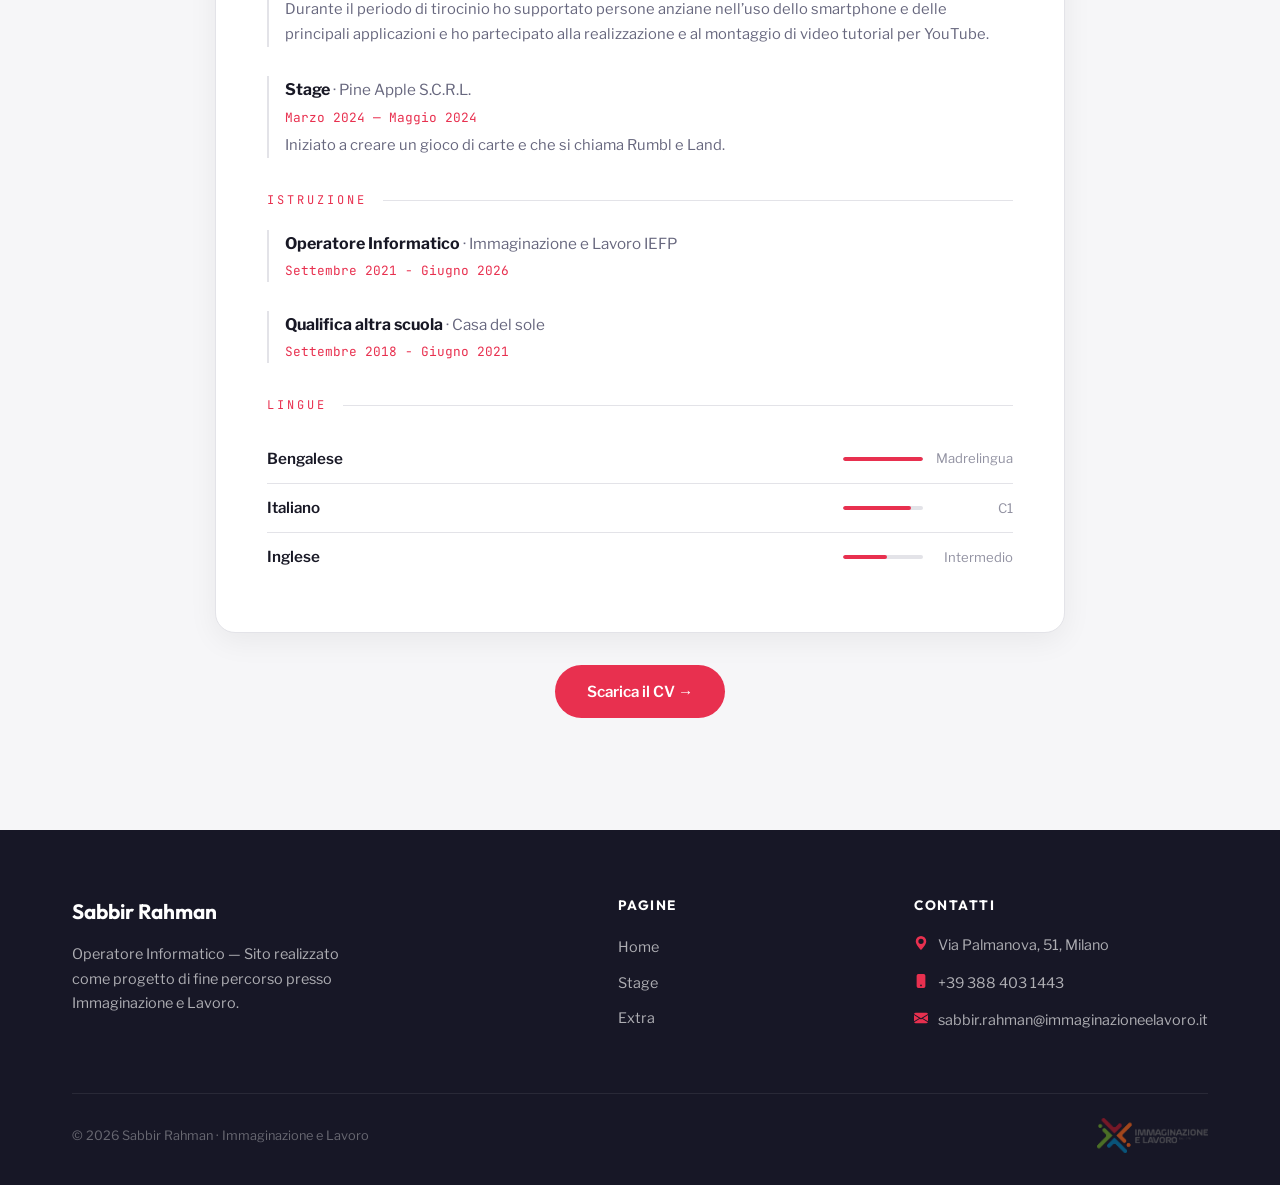
==== commit 2b963468: "2" ====
--- a/index.html
+++ b/index.html
@@ -75,7 +75,7 @@
                 <div class="bio-image reveal-left">
                     <div class="bio-image-frame">
                         <!-- MODIFICA: sostituisci con la tua foto (./img/foto.jpg) -->
-                        <img src="./img/IMG_5565.jpg" alt="Foto profilo">
+                        <img src="./img/IMG_6367.JPG.jpeg" alt="Foto profilo">
                     </div>
                 </div>
                 <div class="bio-text-area reveal-right">
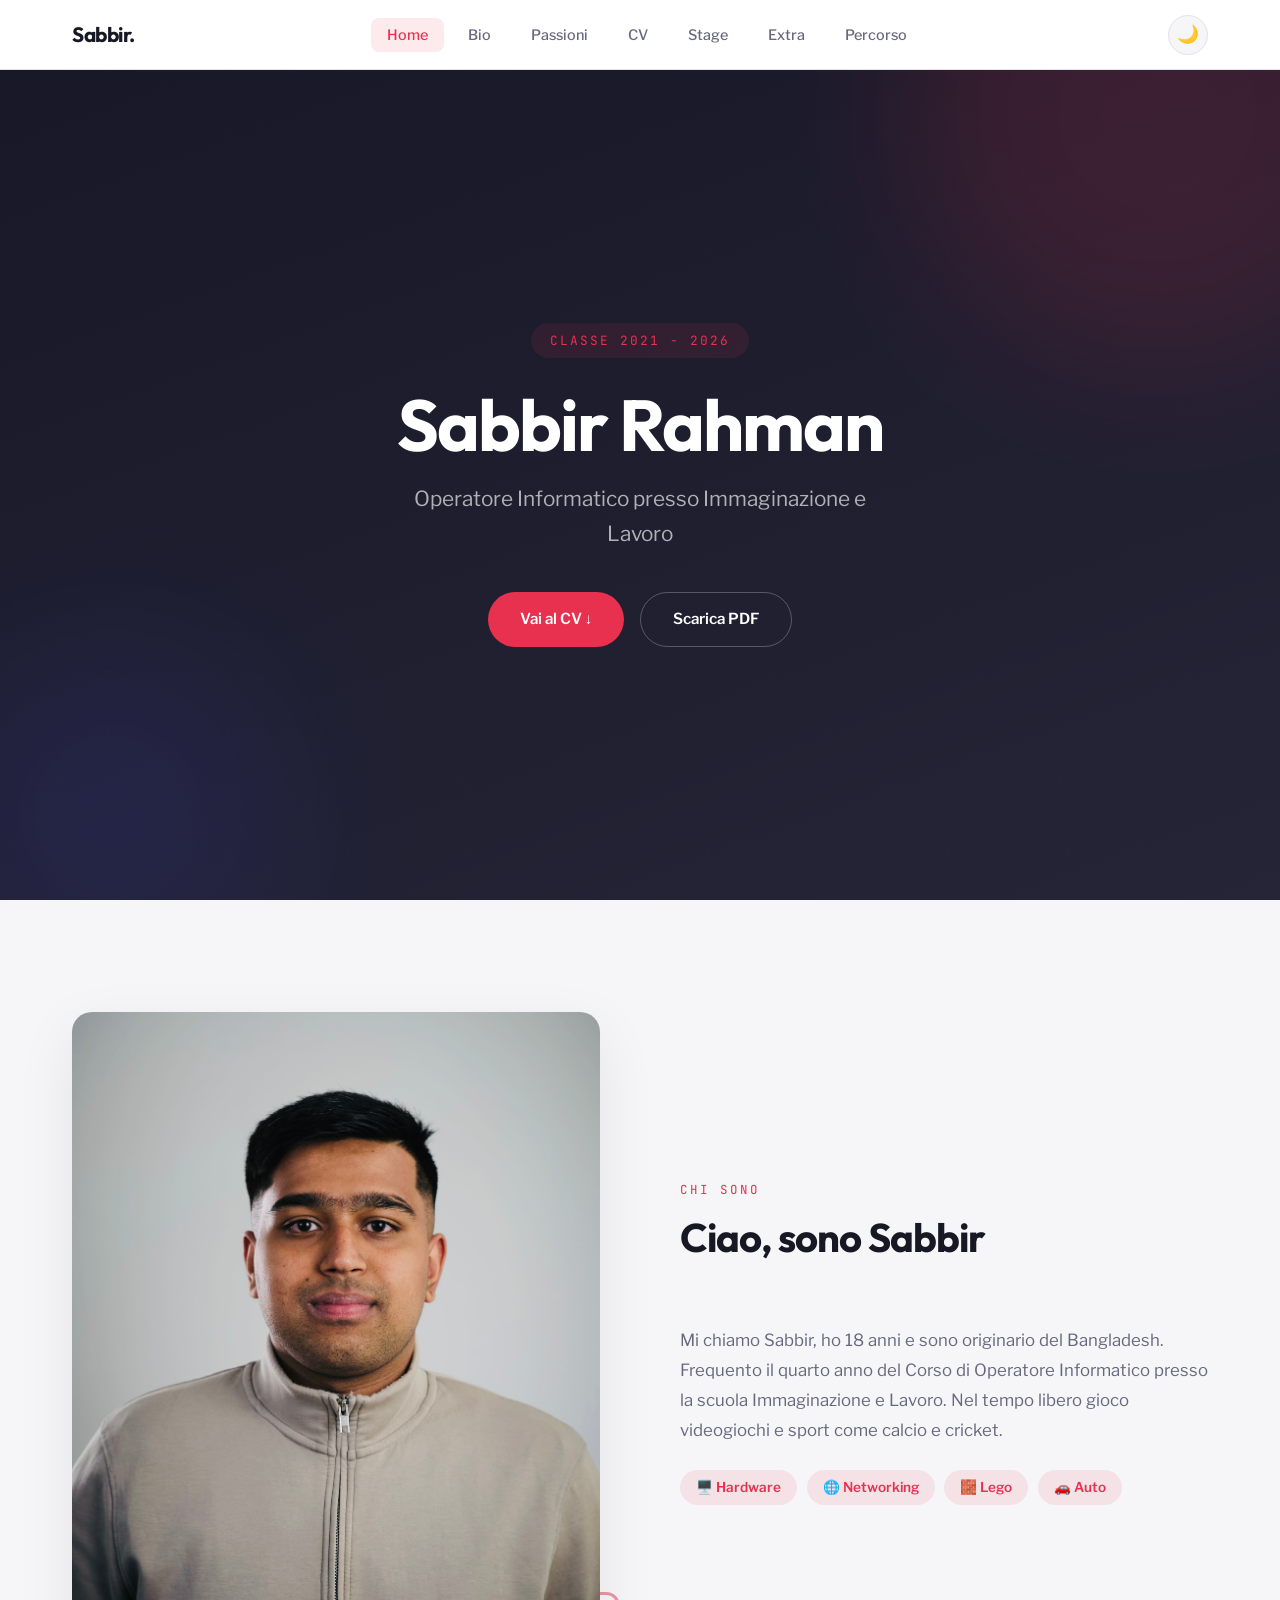
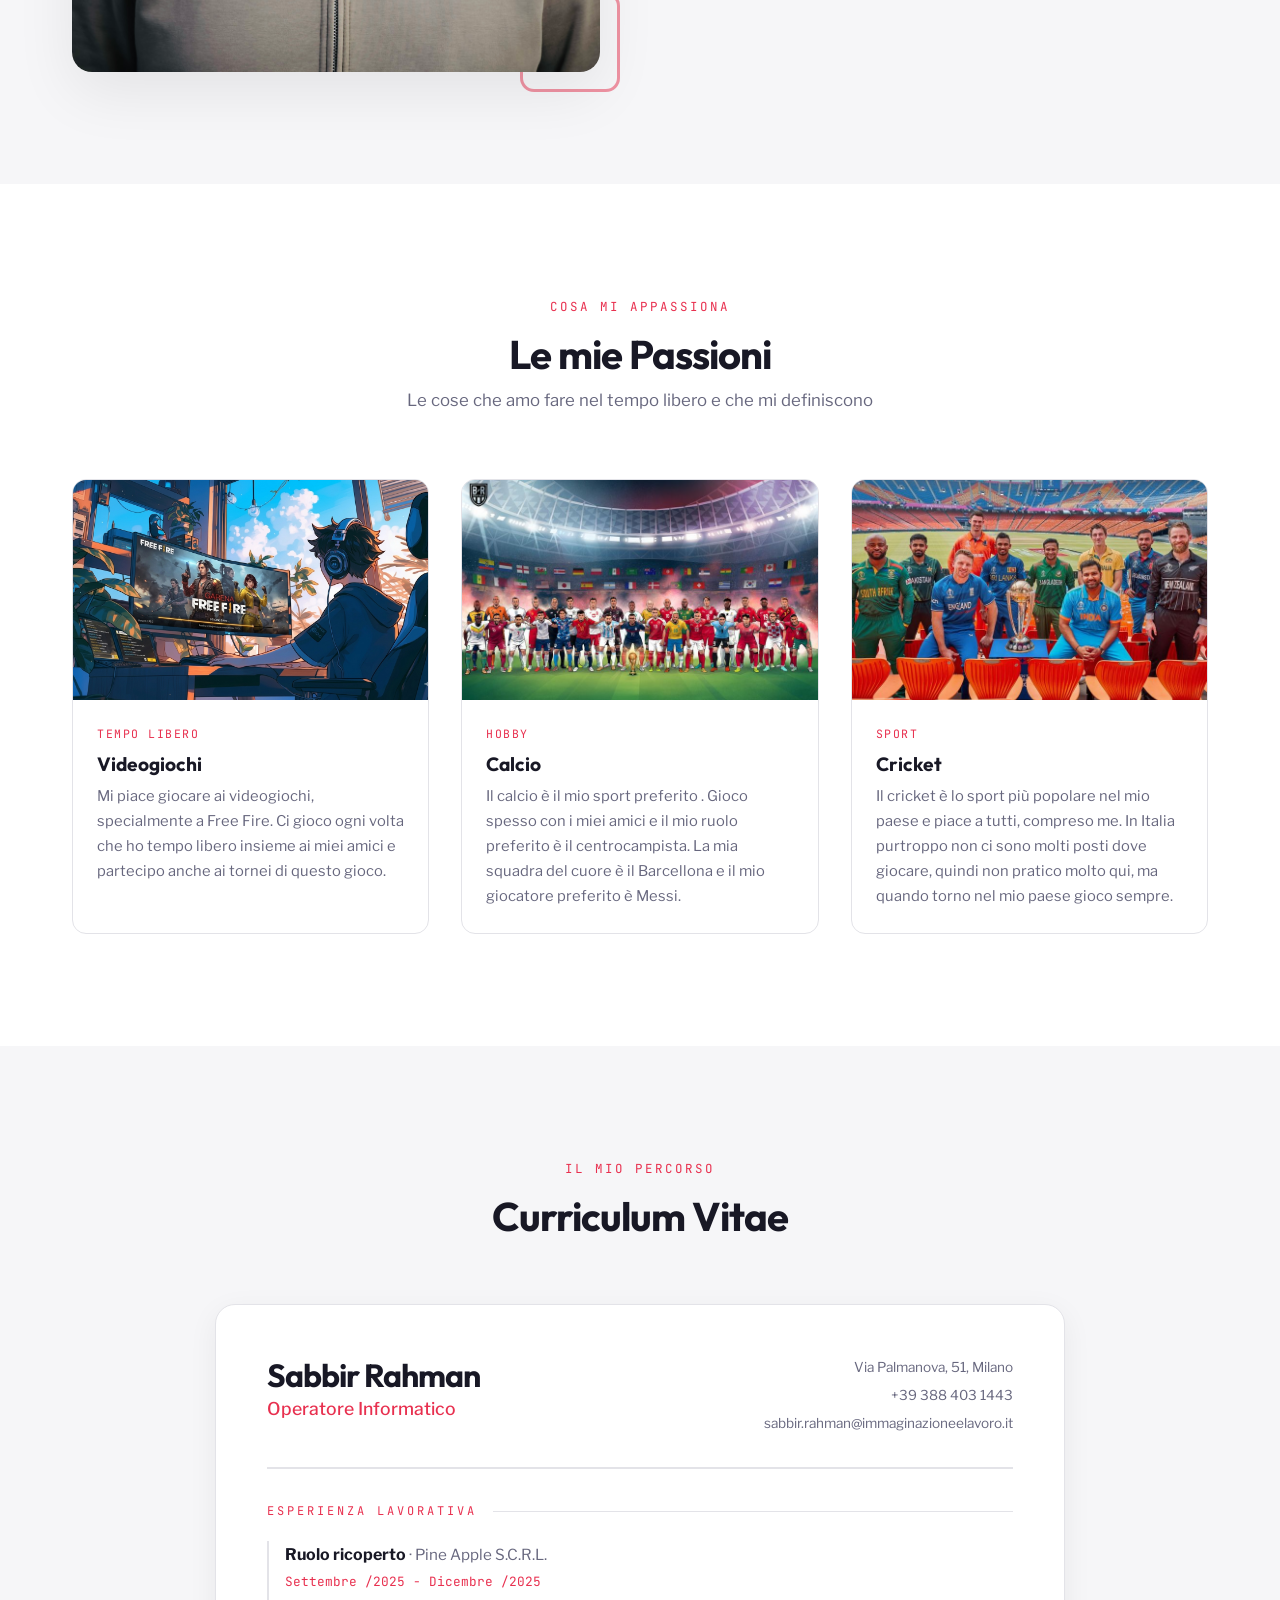
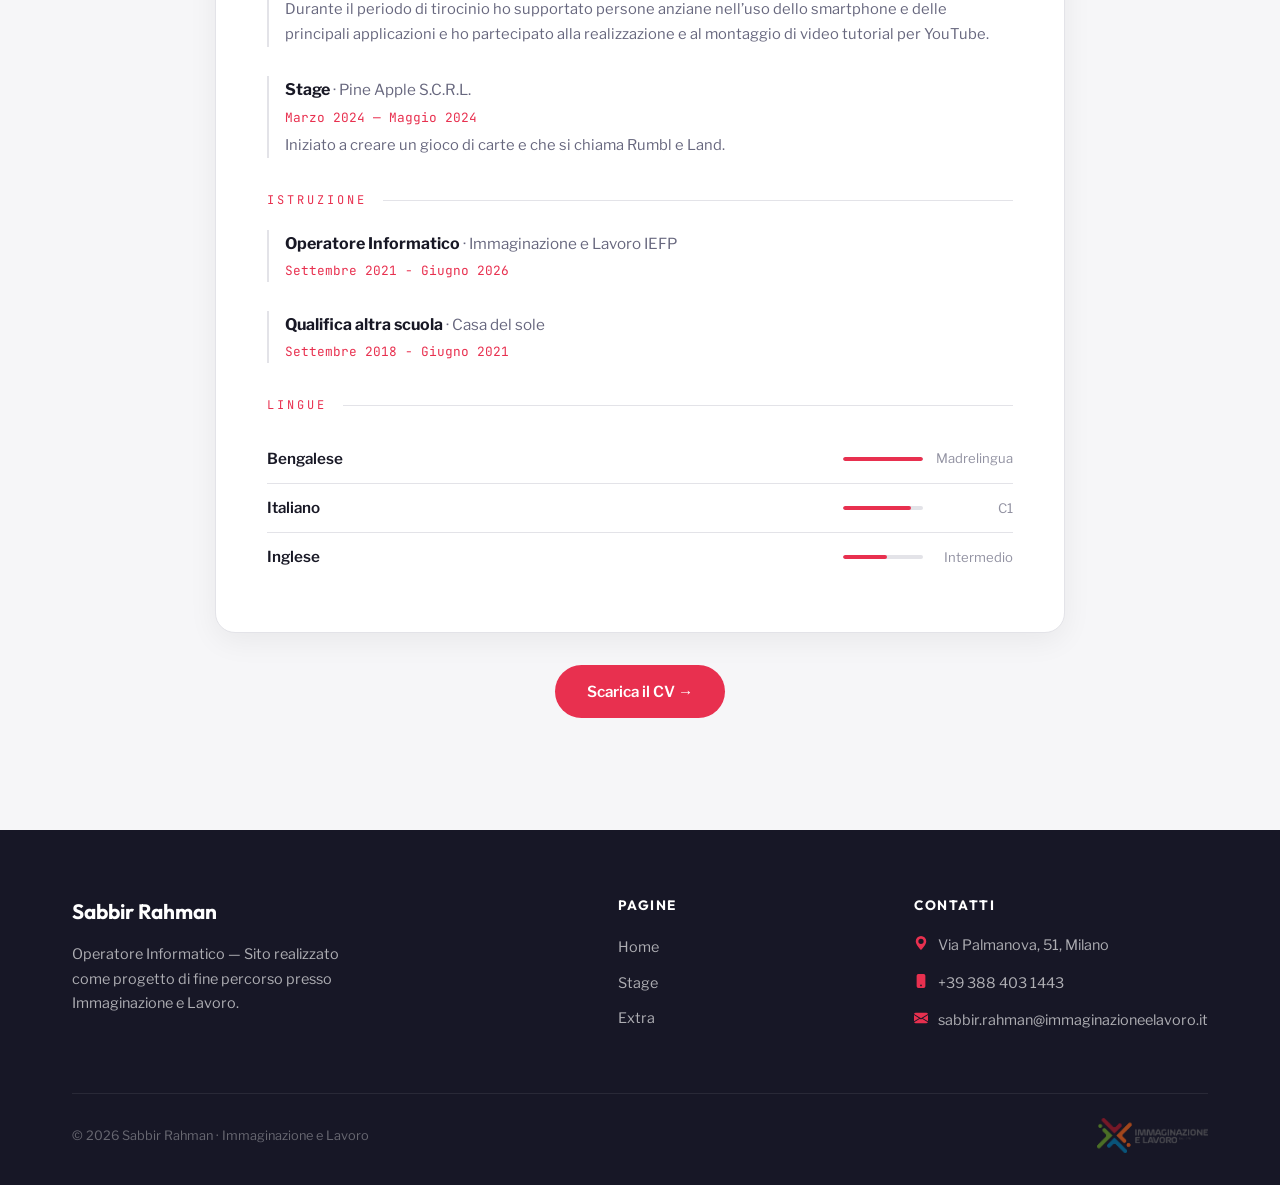
==== commit 7e2386dc: "2" ====
--- a/index.html
+++ b/index.html
@@ -259,8 +259,8 @@
                     <p class="footer-heading">Pagine</p>
                     <ul class="footer-links">
                         <li><a href="#">Home</a></li>
-                        <li><a href="./pages/stage.html">Stage</a></li>
-                        <li><a href="./pages/extra.html">Extra</a></li>
+                        <li><a href="./stage.html">Stage</a></li>
+                        <li><a href="./extra.html">Extra</a></li>
                     </ul>
                 </div>
                 <div>
